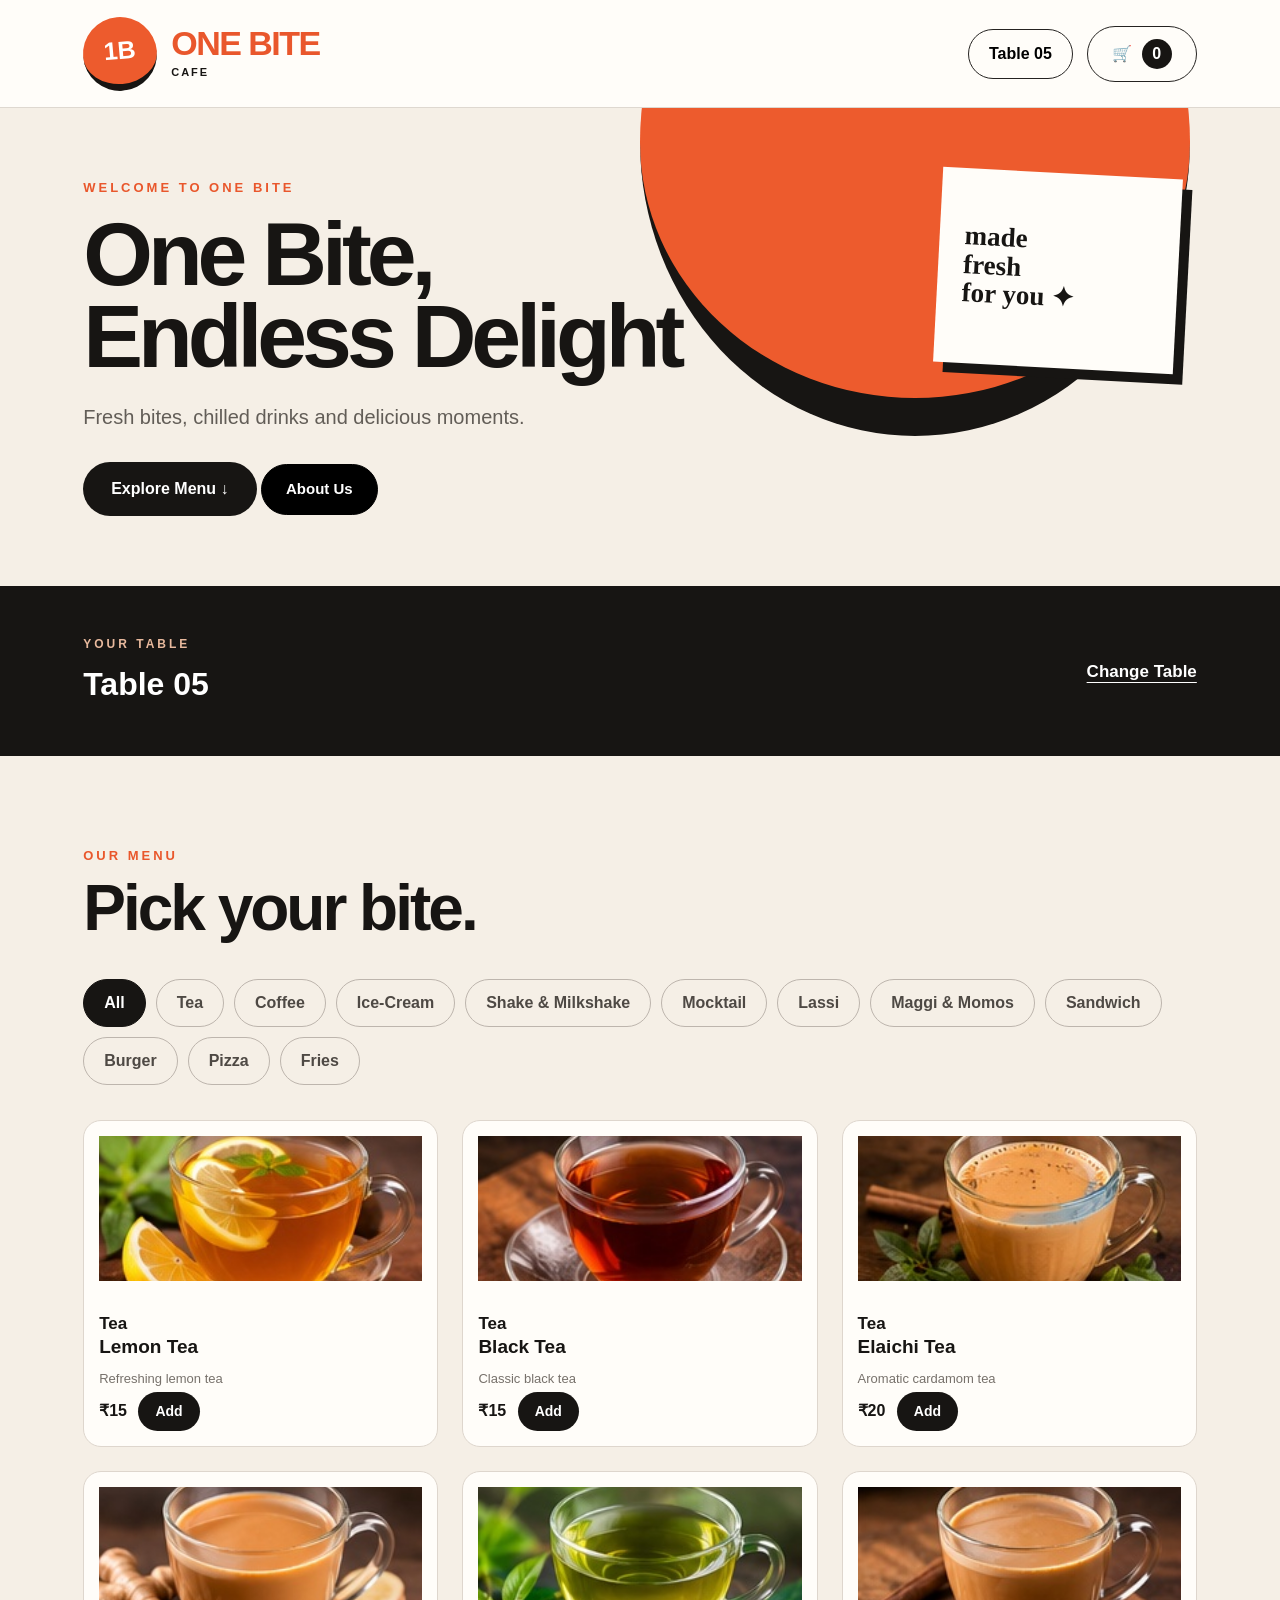
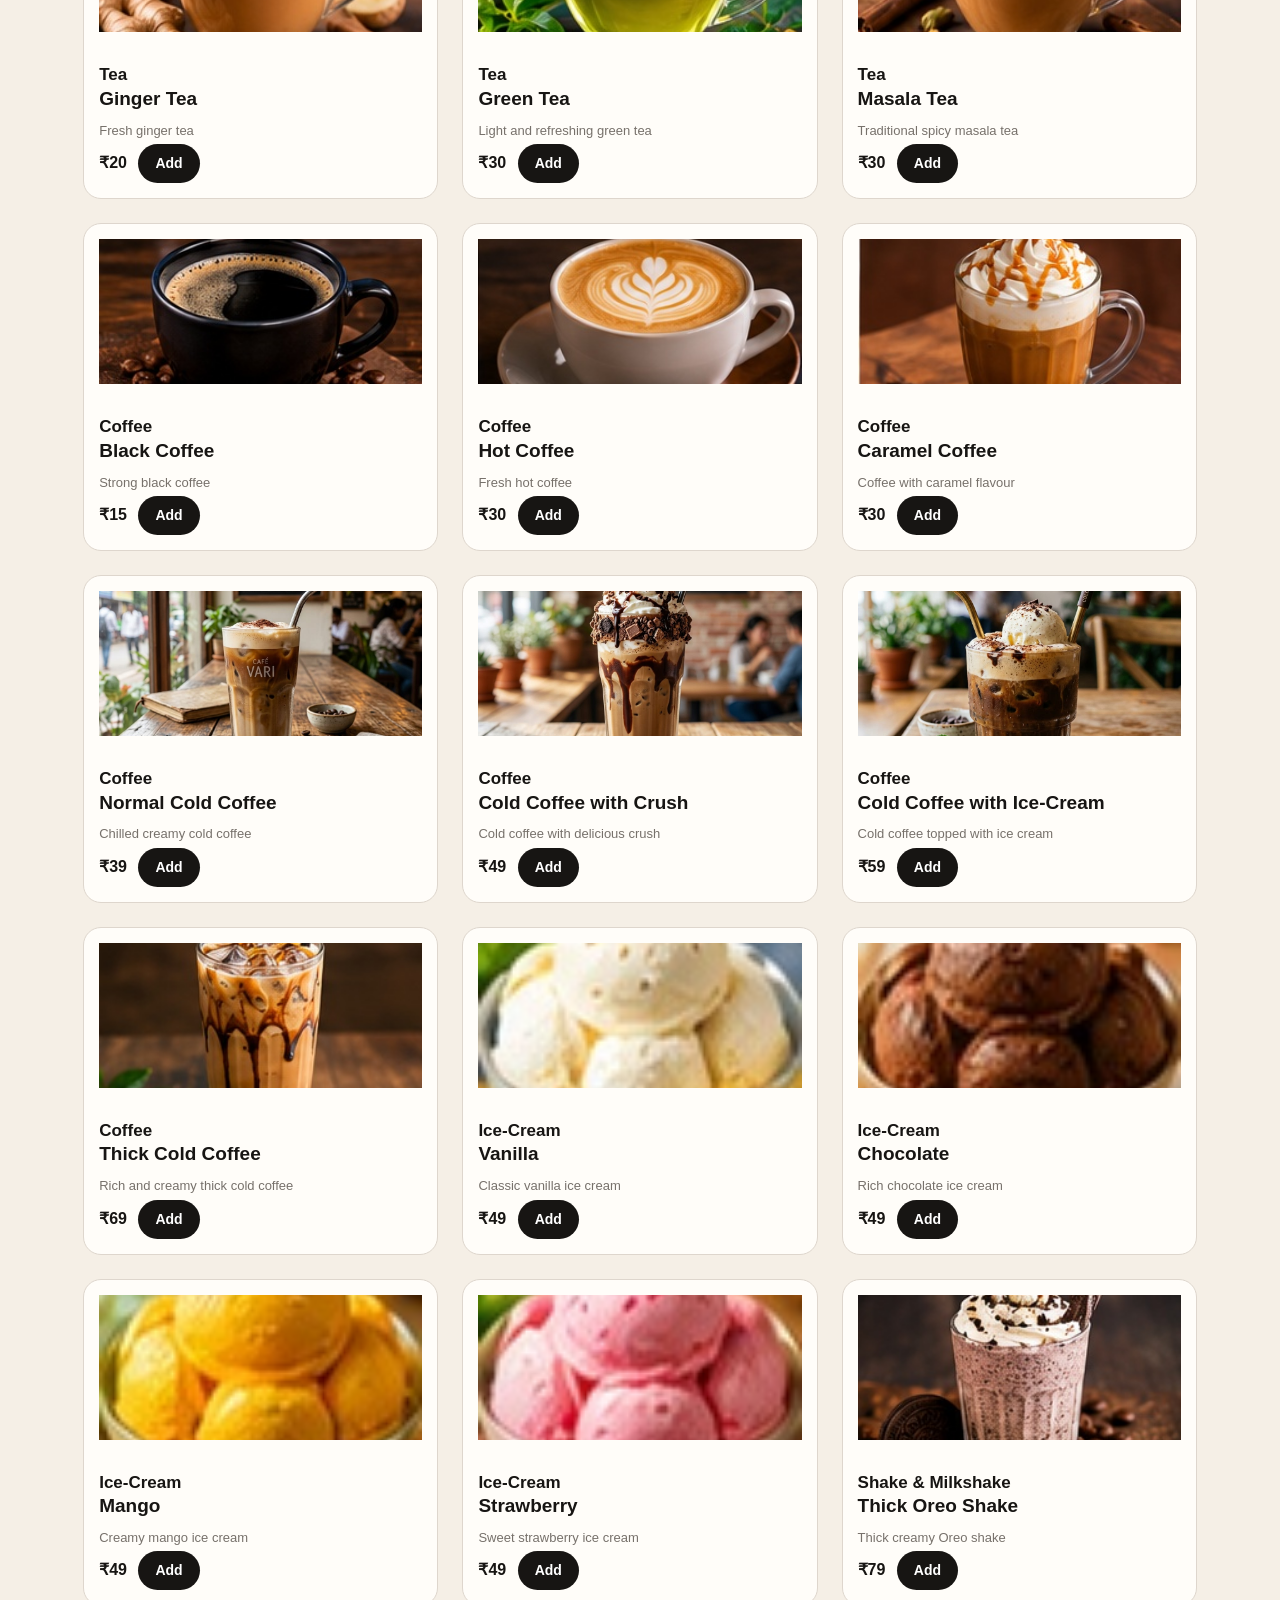
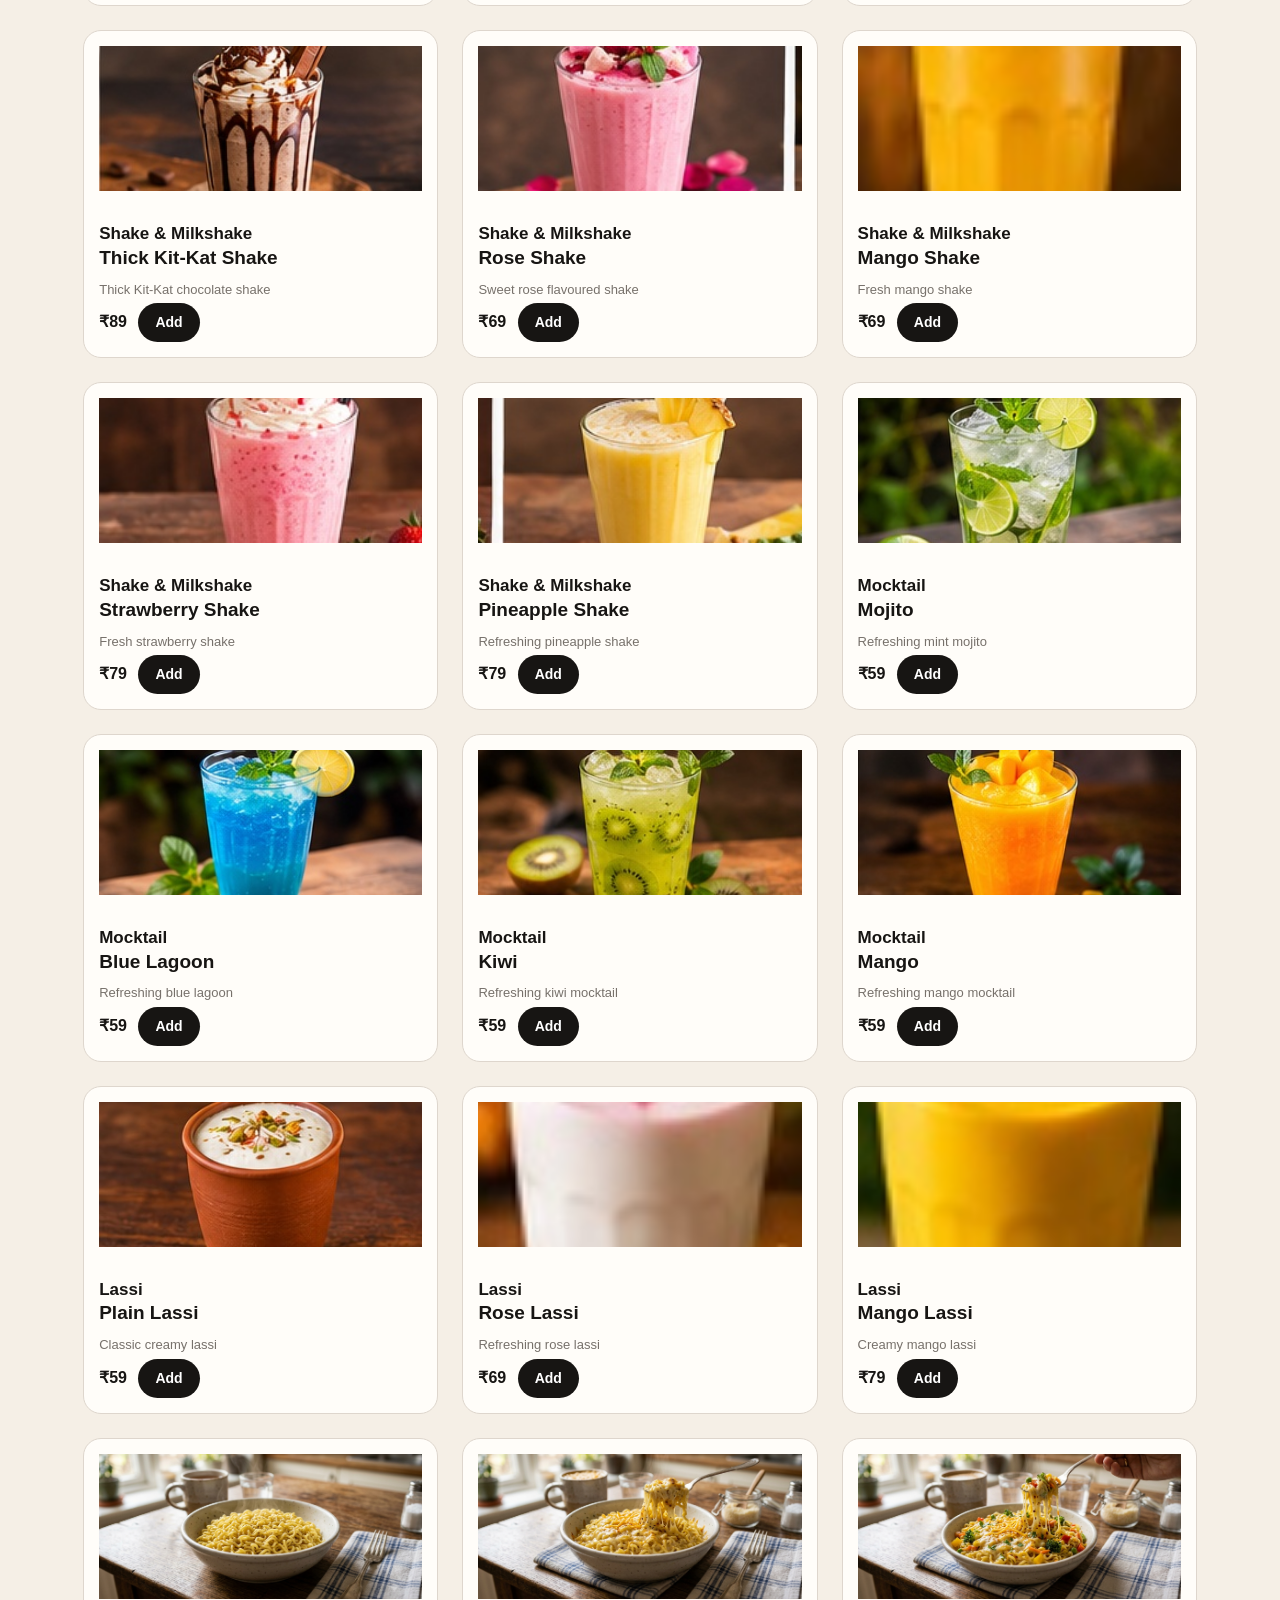
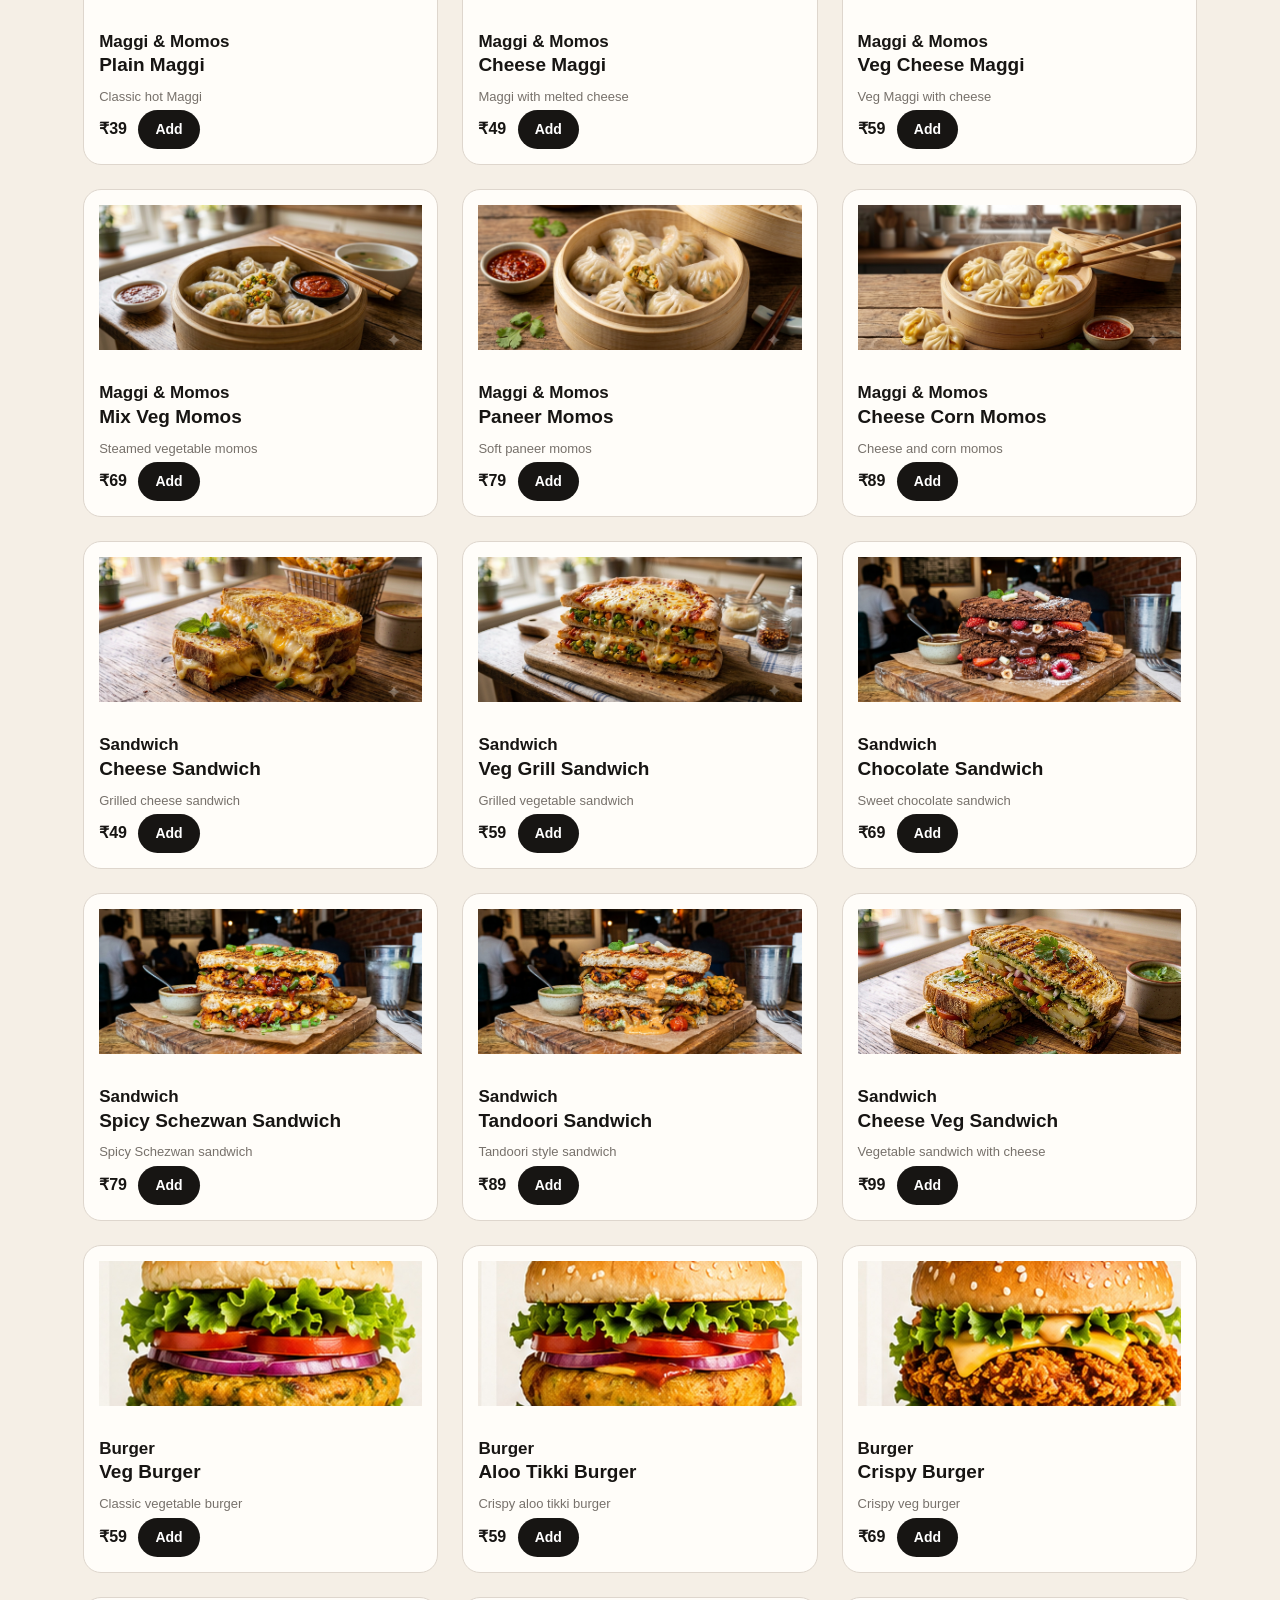
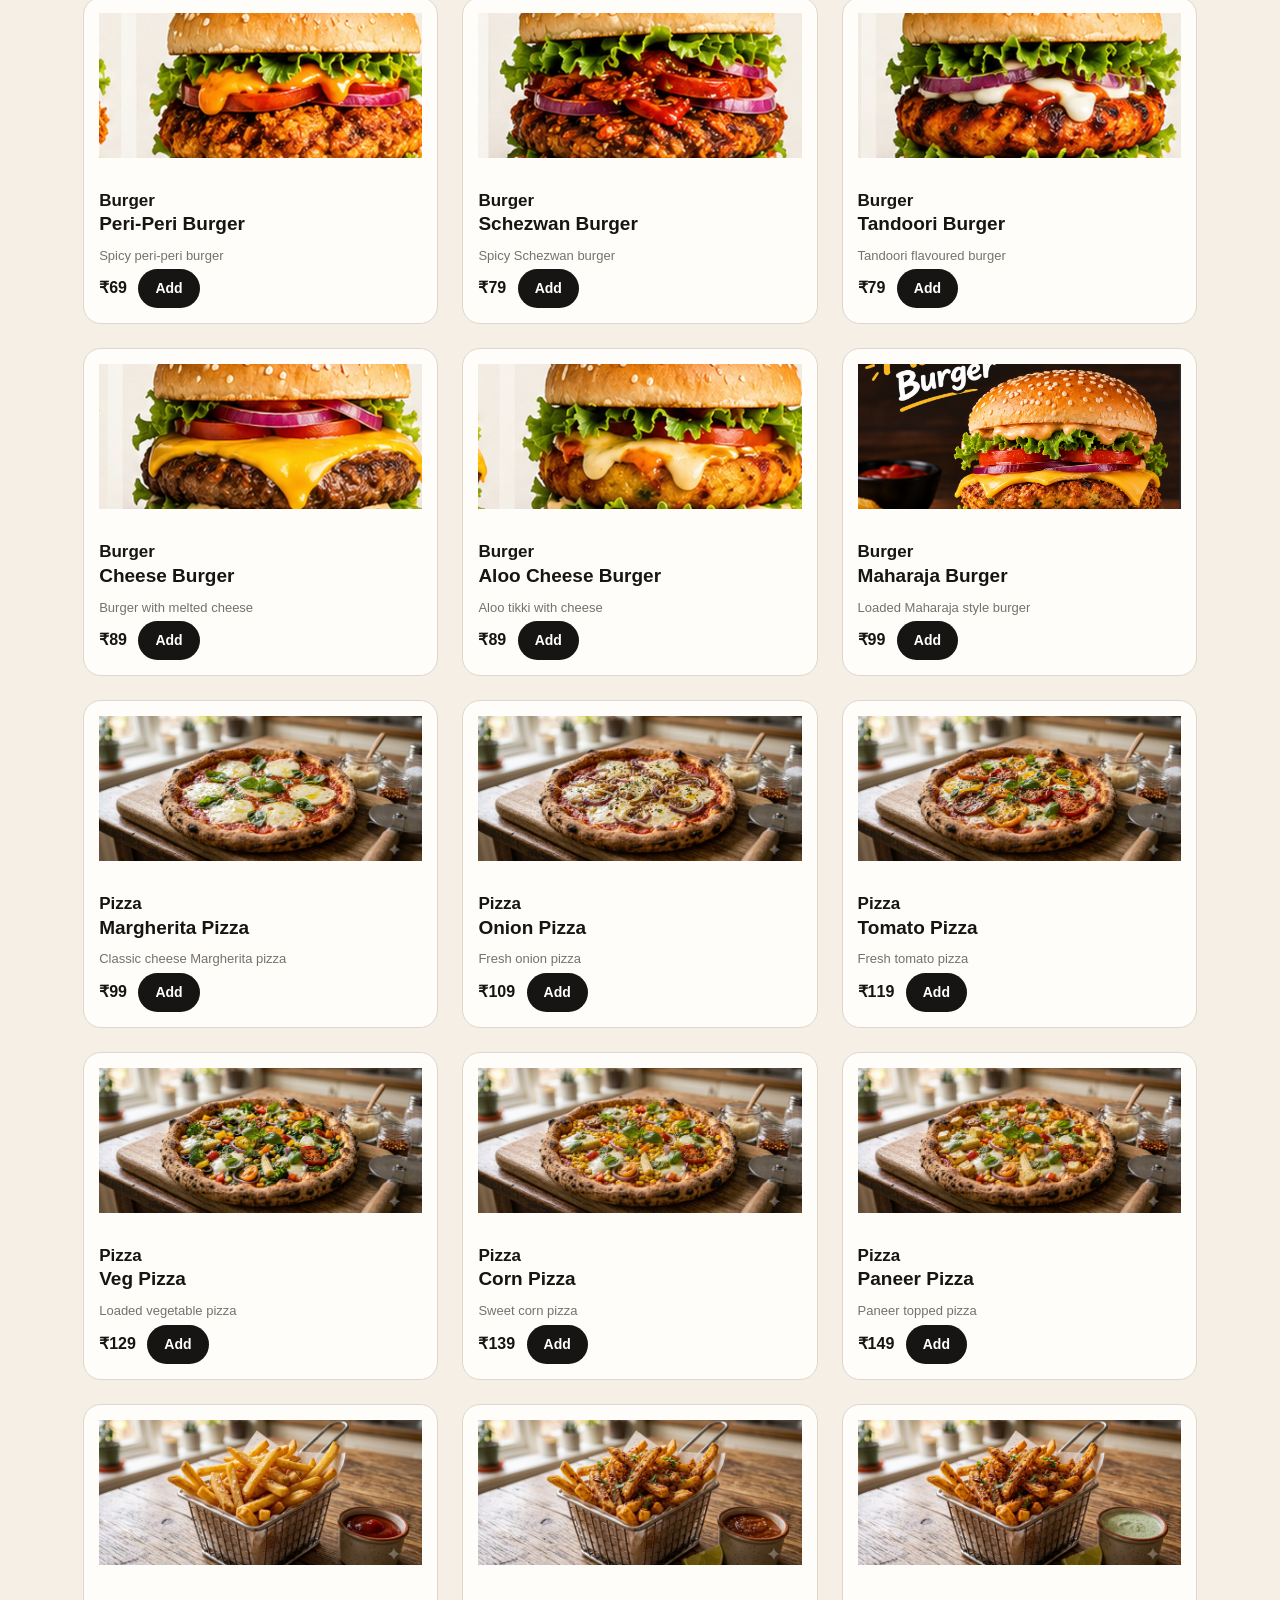
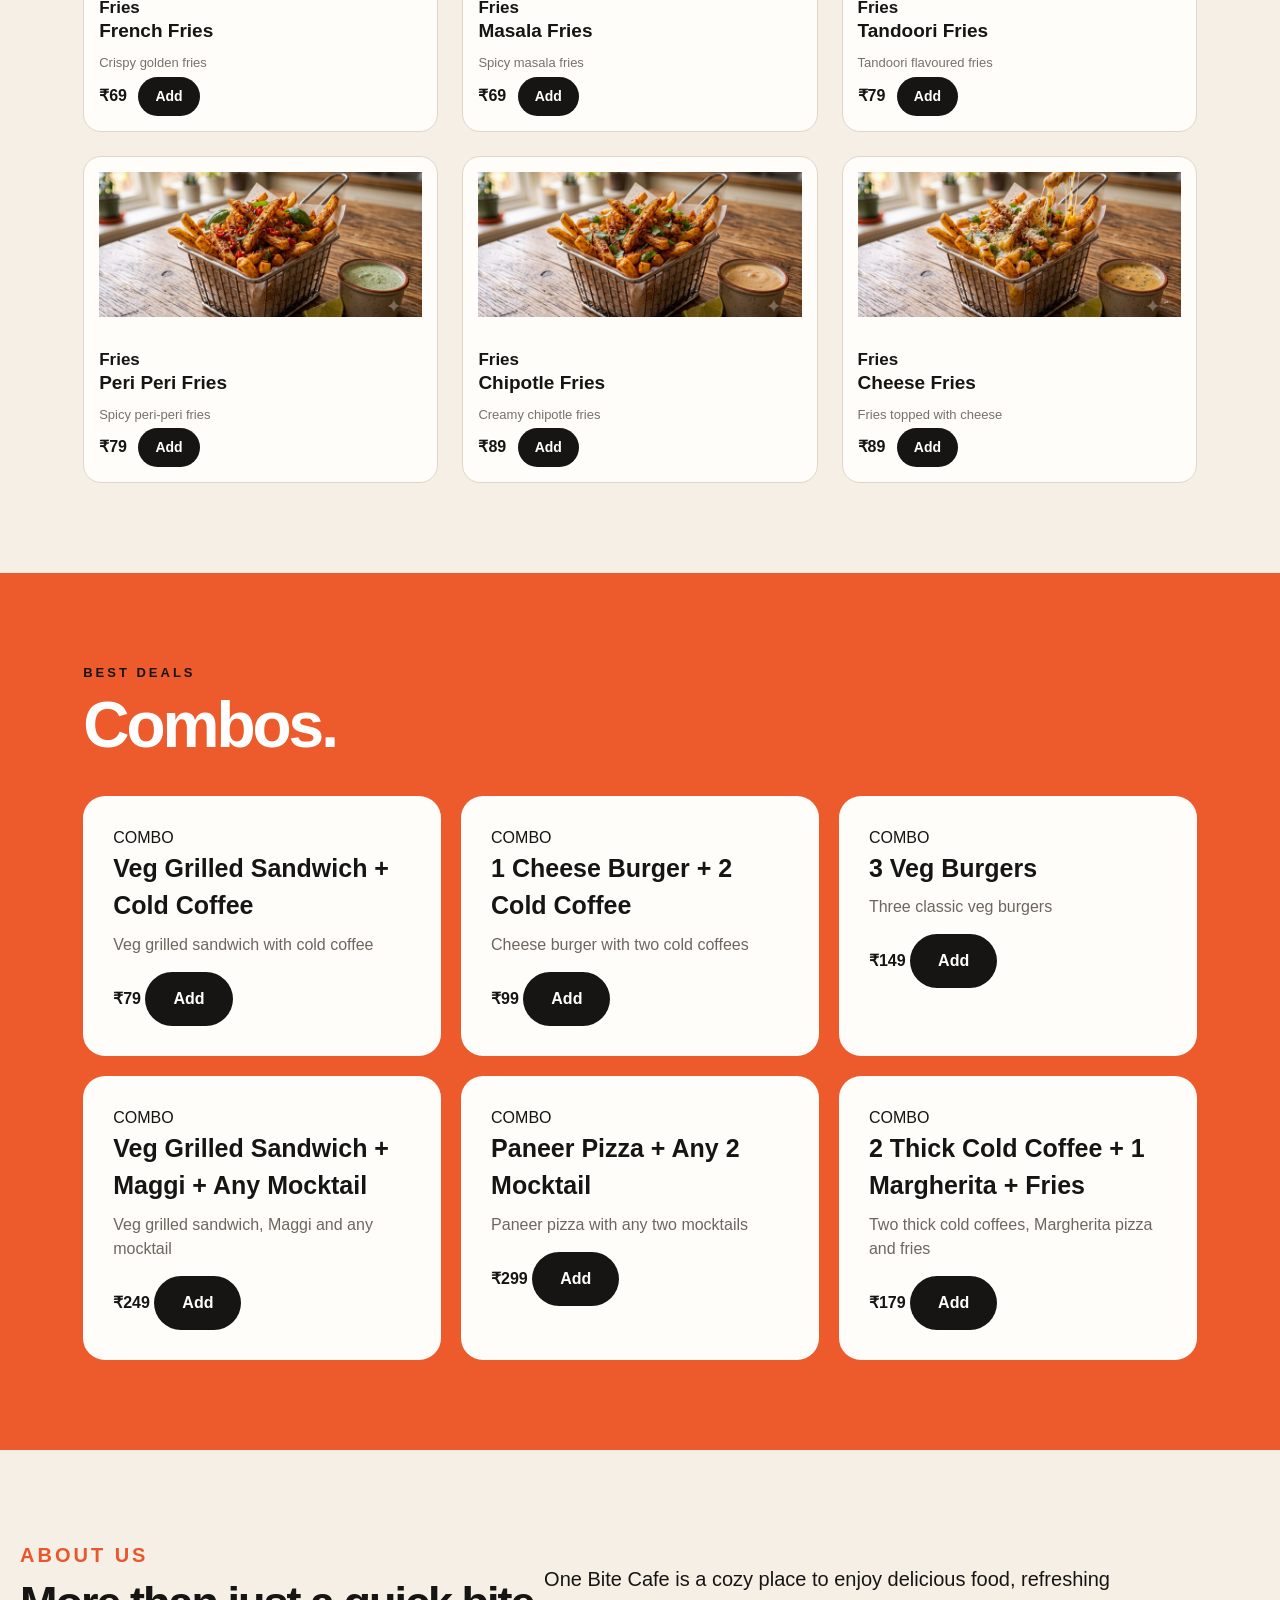
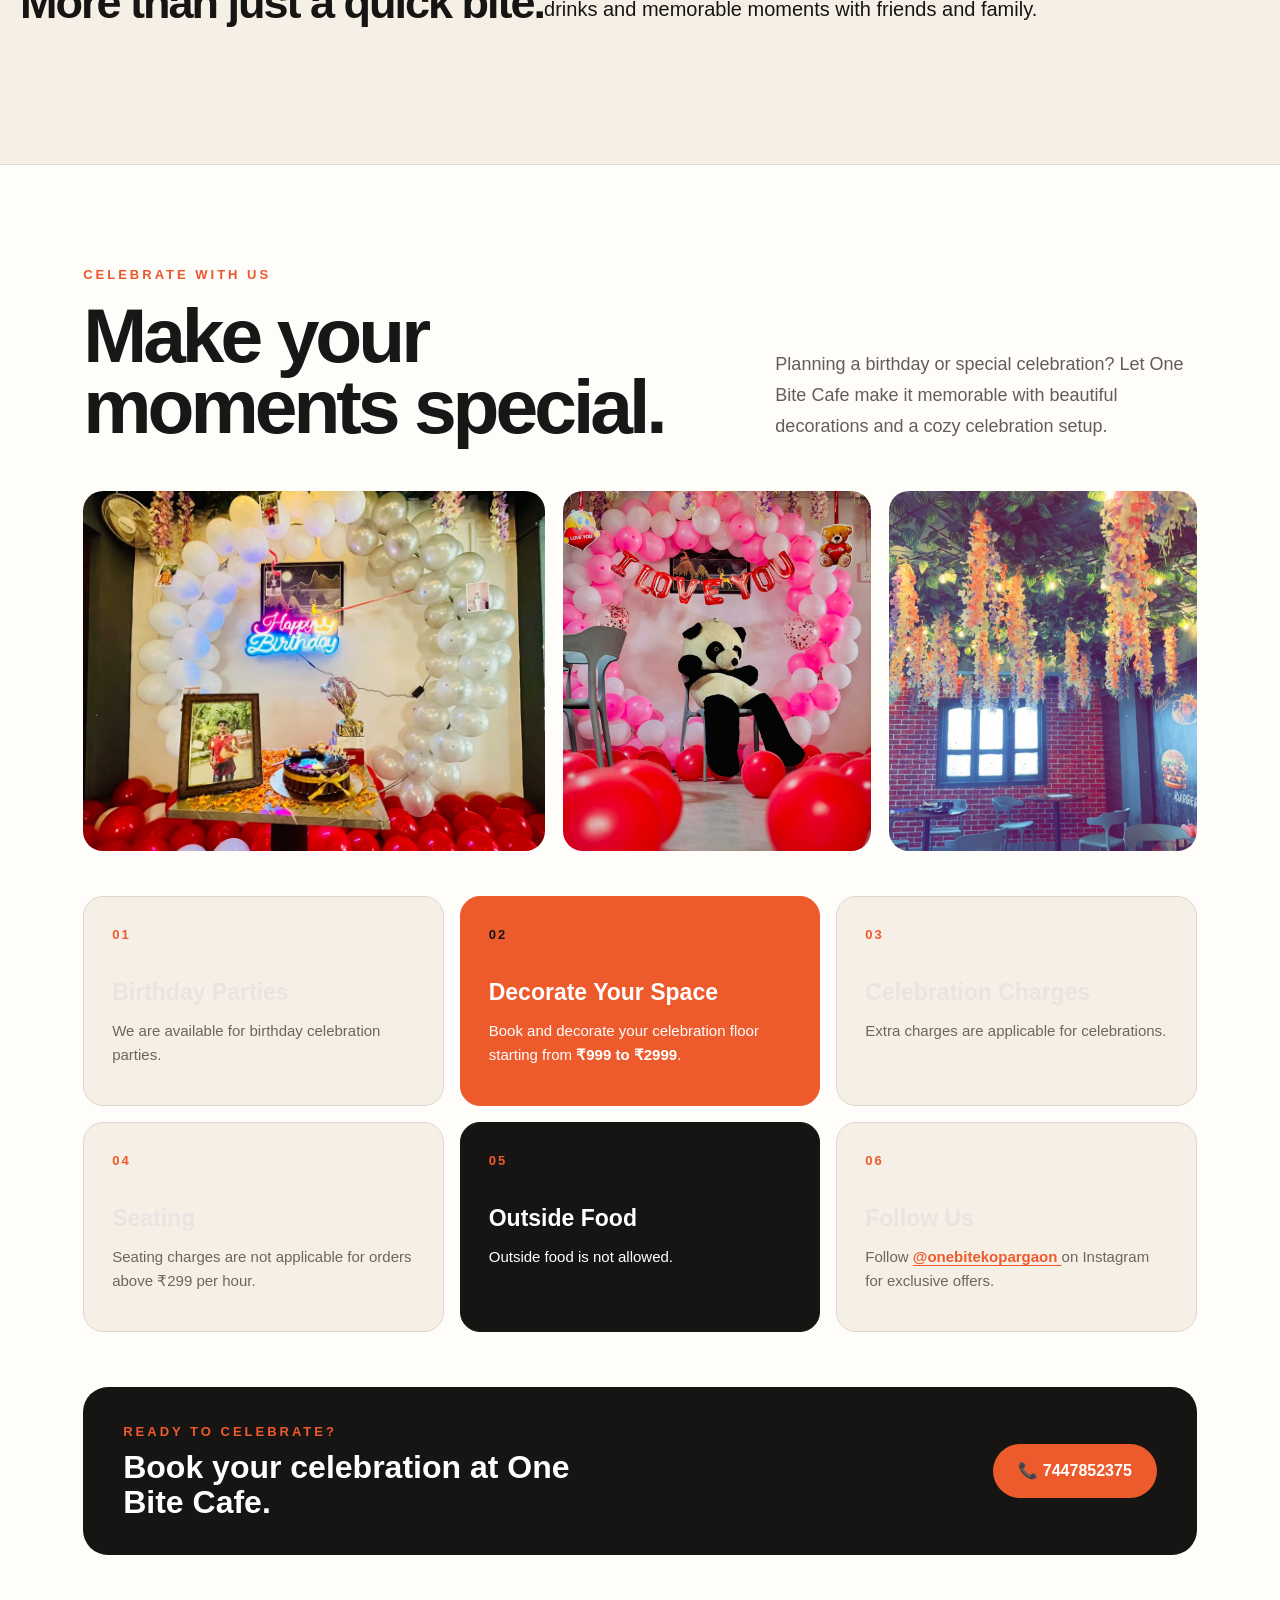
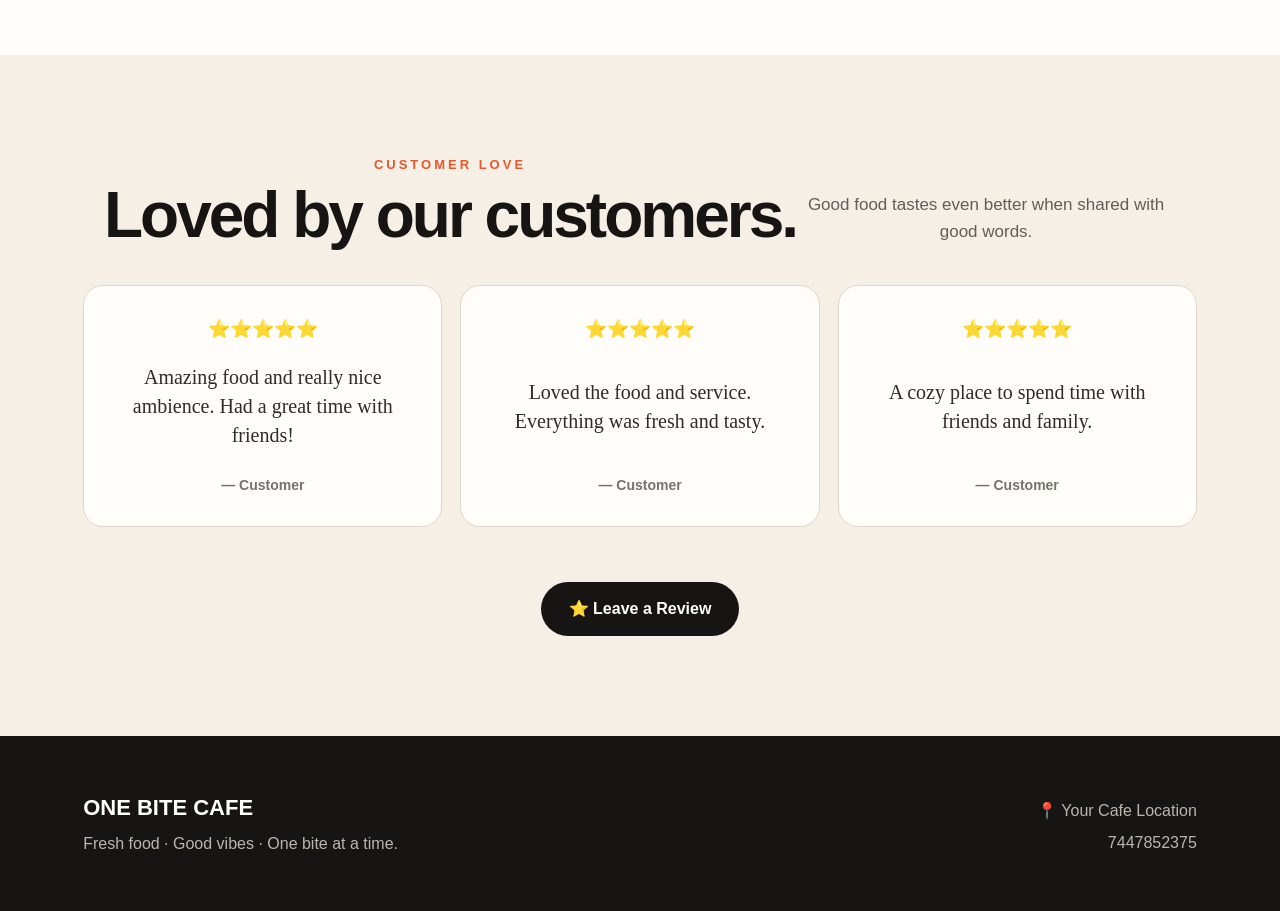
==== netlify-site/index.html @ 9e614be3 "Add Netlify frontend and admin date filters" ====
<!DOCTYPE html>
<html lang="en">

<head>
    <meta charset="UTF-8">

    <meta
        name="viewport"
        content="width=device-width, initial-scale=1.0"
    >

    <title>One Bite Cafe</title>

    <link
        rel="stylesheet"
        href="style.css"
    >
</head>


<body>

<!-- =====================================================
     HEADER
===================================================== -->

<header class="site-header">

    <div class="brand">
        <div class="brand-logo">1B</div>

        <div>
            <strong>ONE BITE</strong>
            <small>CAFE</small>
        </div>
    </div>


    <div class="header-actions">

        <button
            class="table-button"
            onclick="startTableOrder()"
        >
            Table <span id="headerTable">05</span>
        </button>


        <button
            class="cart-button"
            onclick="openCart()"
        >
            🛒
            <span id="cartCount">0</span>
        </button>

    </div>

</header>



<!-- =====================================================
     HERO
===================================================== -->

<section class="hero">

    <div class="hero-content">

        <p class="eyebrow">
            WELCOME TO ONE BITE
        </p>

        <h1>
         One Bite,<br> Endless Delight
        </h1>

        <p class="hero-text">
            Fresh bites, chilled drinks and
            delicious moments.
        </p>
<div class="hero-buttons">

    <button
        class="primary-btn"
        onclick="document.getElementById('menu').scrollIntoView({
            behavior:'smooth'
        })"
    >
        Explore Menu ↓
    </button>

    <button
        class="secondary-btn"
        onclick="document.getElementById('about').scrollIntoView({
            behavior:'smooth'
        })"
    >
        About Us
    </button>

</div>

       
    </div>

</section>



<!-- =====================================================
     TABLE INFORMATION
===================================================== -->

<section class="table-banner">

    <div>

        <small>
            YOUR TABLE
        </small>

        <strong>
            Table <span id="currentTable">05</span>
        </strong>

    </div>


    <button
        onclick="startTableOrder()"
    >
        Change Table
    </button>

</section>



<!-- =====================================================
     MENU
===================================================== -->

<section
    id="menu"
    class="menu-section"
>

    <div class="section-heading">

        <div>

            <p class="eyebrow">
                OUR MENU
            </p>

            <h2>
                Pick your bite.
            </h2>

        </div>

    </div>


    <!-- CATEGORY BUTTONS -->

    <div
        id="categories"
        class="categories"
    ></div>


    <!-- MENU ITEMS -->

    <div
        id="menuGrid"
        class="menu-grid"
    >

        <p class="loading">
            Loading menu...
        </p>

    </div>

</section>



<!-- =====================================================
     COMBOS
===================================================== -->

<section class="combo-section">

    <div class="section-heading">

        <div>

            <p class="eyebrow">
                BEST DEALS
            </p>

                <h2>
                    Combos.
                </h2>

        </div>

    </div>


    <div
        id="comboGrid"
        class="combo-grid"
    ></div>

</section>


<!-- =====================================================
     ABOUT ONE BITE CAFE
===================================================== -->

<section
    id="about"
    class="about-section"
>

    <div class="section-heading">

        <div class="section-heading">
    <div>
        <p class="eyebrow">ABOUT US</p>

          <h2>More than just a quick bite.</h2>
    </div>

    <p class="about-intro">
        One Bite Cafe is a cozy place to enjoy
        delicious food, refreshing drinks and
        memorable moments with friends and family.
    </p>
</div>

</section>

<!-- =====================================================
     BIRTHDAY CELEBRATIONS
===================================================== -->

<section class="celebration-section">

    <div class="celebration-heading">

        <div>
            <p class="eyebrow">CELEBRATE WITH US</p>

            <h2 class="celebration-title">Make your moments special.</h2>
        </div>

        <p class="celebration-intro">
            Planning a birthday or special celebration?
            Let One Bite Cafe make it memorable with
            beautiful decorations and a cozy celebration setup.
        </p>

    </div>


    <!-- PHOTO GALLERY -->

    <div class="celebration-gallery">

        <div class="celebration-photo ">
            <img
                src="imagges/2.jpeg"
                alt="Birthday celebration decoration at One Bite Cafe"
            >
        </div>

        <div class="celebration-photo">
            <img
                src="imagges/3.jpeg"
                alt="Birthday balloon decoration at One Bite Cafe"
            >
        </div>

        <div class="celebration-photo">
            <img
                src="imagges/4.jpeg"
                alt="One Bite Cafe interior decoration"
            >
        </div>

    </div>


    <!-- CELEBRATION INFORMATION -->

    <div class="celebration-info">

        <div class="celebration-card">

            <span class="celebration-number">01</span>

            <h3>
                Birthday Parties
            </h3>

            <p>
                We are available for birthday
                celebration parties.
            </p>

        </div>


        <div class="celebration-card highlight">

            <span class="celebration-number">02</span>

            <h3>
                Decorate Your Space
            </h3>

            <p>
                Book and decorate your celebration
                floor starting from
                <strong>₹999 to ₹2999</strong>.
            </p>

        </div>


        <div class="celebration-card">

            <span class="celebration-number">03</span>

            <h3>
                Celebration Charges
            </h3>

            <p>
                Extra charges are applicable
                for celebrations.
            </p>

        </div>


        <div class="celebration-card">

            <span class="celebration-number">04</span>

            <h3>
                Seating
            </h3>

            <p>
                Seating charges are not applicable
                for orders above ₹299 per hour.
            </p>

        </div>


        <div class="celebration-card warning">

            <span class="celebration-number">05</span>

            <h3>
                Outside Food
            </h3>

            <p>
                Outside food is not allowed.
            </p>

        </div>


        <div class="celebration-card">

            <span class="celebration-number">06</span>

            <h3>
                Follow Us
            </h3>

            <p>
    Follow
    <a
    href="https://www.instagram.com/onebitekopargaon/"
    target="_blank"
    rel="noopener noreferrer"
    class="instagram-link"
>
    @onebitekopargaon
</a>
    on Instagram for exclusive offers.
</p>

        </div>

    </div>


    <!-- BOOKING CTA -->

    <div class="celebration-booking">

        <div>

            <p class="eyebrow">
                READY TO CELEBRATE?
            </p>

            <h3>
                Book your celebration
                at One Bite Cafe.
            </h3>

        </div>


        <a
            href="tel:7447852375"
            class="celebration-call"
        >
            📞 7447852375
        </a>

    </div>

</section>
<!-- =====================================================
     REVIEWS
===================================================== -->

<section class="review-section">

    <div class="section-heading">

        <div>

            <p class="eyebrow">
                CUSTOMER LOVE
            </p>

            <h2>
                Loved by our customers.
            </h2>

        </div>

        <p class="review-intro">
            Good food tastes even better when
            shared with good words.
        </p>

    </div>


    <!-- REVIEWS -->

    <div class="reviews-grid">

        <div class="review-card">

            <div class="review-stars">
                ⭐⭐⭐⭐⭐
            </div>

            <p class="review-text">
                Amazing food and really nice ambience.
                Had a great time with friends!
            </p>

            <strong>
                — Customer
            </strong>

        </div>


        <div class="review-card">

            <div class="review-stars">
                ⭐⭐⭐⭐⭐
            </div>

            <p class="review-text">
                Loved the food and service.
                Everything was fresh and tasty.
            </p>

            <strong>
                — Customer
            </strong>

        </div>


        <div class="review-card">

            <div class="review-stars">
                ⭐⭐⭐⭐⭐
            </div>

            <p class="review-text">
                A cozy place to spend time
                with friends and family.
            </p>

            <strong>
                — Customer
            </strong>

        </div>

    </div>


    <!-- LEAVE REVIEW -->

    <div class="review-action">

        <button
            class="primary-btn"
            onclick="openReview()"
        >
            ⭐ Leave a Review
        </button>

    </div>

</section>


<!-- =====================================================
     FOOTER
===================================================== -->

<footer class="site-footer">

    <div>

        <strong>
            ONE BITE CAFE
        </strong>

        <p>
            Fresh food · Good vibes · One bite at a time.
        </p>

    </div>


    <div class="footer-contact">

        <p>
            📍 Your Cafe Location
        </p>

        <p>
            7447852375
        </p>

    </div>

</footer>



<!-- =====================================================
     CART DRAWER
===================================================== -->

<div
    id="cartDrawer"
    class="overlay hidden"
>

    <div class="cart-panel">

        <div class="modal-head">

            <div>

                <p class="eyebrow">
                    YOUR ORDER
                </p>

                <h2>
                    Your Cart
                </h2>

            </div>


            <button
                class="close-btn"
                onclick="closeCart()"
            >
                ×
            </button>

        </div>


        <div class="cart-table-info">

            Table
            <strong id="cartTable">
                05
            </strong>

        </div>


        <div
            id="cartItems"
            class="cart-items"
        ></div>


        <div class="cart-total-row">

            <span>
                Total
            </span>

            <strong id="cartTotal">
                ₹0
            </strong>

        </div>


        <button
            class="primary-btn full"
            onclick="placeOrder()"
        >
            Place Order
        </button>

    </div>

</div>



<!-- =====================================================
     TABLE MODAL
===================================================== -->

<div
    id="tableModal"
    class="overlay hidden"
>

    <div class="modal">

        <button
            class="close-btn"
            onclick="closeTableModal()"
        >
            ×
        </button>


        <p class="eyebrow">
            TABLE NUMBER
        </p>

        <h2>
            Where are you sitting?
        </h2>


        <input
            id="tableInput"
            type="number"
            min="1"
            max="99"
            placeholder="Enter table number"
        >


        <button
            class="primary-btn full"
            onclick="confirmTable()"
        >
            Continue
        </button>

    </div>

</div>



<!-- =====================================================
     ORDER SUCCESS / TRACKING
===================================================== -->

<div
    id="trackingModal"
    class="overlay hidden"
>

    <div class="modal tracking-modal">

        <button
            class="close-btn"
            onclick="closeTracking()"
        >
            ×
        </button>


        <div class="success-icon">
            ✓
        </div>


        <p class="eyebrow">
            ORDER PLACED
        </p>

        <h2>
            Order <span id="orderNumber">#0</span>
        </h2>


        <p>
            Your order has been sent to the cafe.
        </p>


        <div class="tracking-table">

            Table
            <strong id="trackingTable">
                05
            </strong>

        </div>


        <div class="tracking-steps">

    <div
        id="trackingReceived"
        class="step active"
    >
        <span>✓</span>

        <small>
            Received
        </small>
    </div>


    <div
        id="trackingBeingMade"
        class="step"
    >
        <span>2</span>

        <small>
            Being Made
        </small>
    </div>


    <div
        id="trackingReady"
        class="step"
    >
        <span>3</span>

        <small>
            Ready
        </small>
    </div>


    <div
        id="trackingServed"
        class="step"
    >
        <span>4</span>

        <small>
            Served
        </small>
    </div>

</div>


        <button
            class="primary-btn full"
            onclick="closeTracking()"
        >
            Continue
        </button>

    </div>

</div>



<!-- =====================================================
     REVIEW MODAL
===================================================== -->

<div
    id="reviewModal"
    class="overlay hidden"
>

    <div class="modal">

        <button
            class="close-btn"
            onclick="closeReview()"
        >
            ×
        </button>


        <p class="eyebrow">
            YOUR EXPERIENCE
        </p>

        <h2>
            Leave a Review
        </h2>


        <input
            id="reviewName"
            type="text"
            placeholder="Your name"
        >


        <select id="reviewRating">

            <option value="5">
                ⭐⭐⭐⭐⭐
            </option>

            <option value="4">
                ⭐⭐⭐⭐
            </option>

            <option value="3">
                ⭐⭐⭐
            </option>

            <option value="2">
                ⭐⭐
            </option>

            <option value="1">
                ⭐
            </option>

        </select>


        <textarea
            id="reviewText"
            rows="5"
            placeholder="Tell us about your experience..."
        ></textarea>


        <button
            class="primary-btn full"
            onclick="submitReview()"
        >
            Submit Review
        </button>

    </div>

</div>
<!-- =====================================================
     ORDER SUCCESS MODAL
===================================================== -->

<div
    id="orderSuccessModal"
    class="overlay hidden"
>

    <div class="modal success-box">

        <button
            class="close-btn"
            onclick="closeOrderSuccess()"
        >
            ×
        </button>

        <div class="success-icon">
            ✓
        </div>

        <p class="eyebrow">
            ORDER SUCCESSFUL
        </p>

        <h2>
            Order Placed!
        </h2>

        <p>
            Your order has been received successfully.
        </p>

        <p class="success-order">
            Order
            <strong id="successOrderNumber">
                #0
            </strong>
        </p>

        <button
            type="button"
            class="primary-btn full"
            onclick="continueToTracking()"
        >
            Continue
        </button>

    </div>

</div>



<!-- =====================================================
     TOAST
===================================================== -->

<div
    id="toast"
    class="toast"
></div>



<!-- =====================================================
     QR CODE LIBRARY
===================================================== -->

<script src="https://cdnjs.cloudflare.com/ajax/libs/qrcodejs/1.0.0/qrcode.min.js"></script>

<!-- =====================================================
     MAIN JAVASCRIPT
===================================================== -->

<script src="script.js"></script>


<!-- =====================================================
     TABLE DISPLAY
===================================================== -->

<script>

    function updateTableDisplay() {

        const table =
            localStorage.getItem(
                "oneBiteTable"
            ) || "05";


        const header =
            document.getElementById(
                "headerTable"
            );

        const current =
            document.getElementById(
                "currentTable"
            );

        const cart =
            document.getElementById(
                "cartTable"
            );

        const tracking =
            document.getElementById(
                "trackingTable"
            );


        if (header) {
            header.textContent = table;
        }

        if (current) {
            current.textContent = table;
        }

        if (cart) {
            cart.textContent = table;
        }

        if (tracking) {
            tracking.textContent = table;
        }

    }


    updateTableDisplay();

</script>


</body>

</html>
---- netlify-site/style.css ----
/* =========================================================
   ONE BITE CAFE
   COMPLETE WEBSITE STYLES
   ========================================================= */

* {
    box-sizing: border-box;
    margin: 0;
    padding: 0;
}

html {
    scroll-behavior: smooth;
}

body {
    font-family: Arial, Helvetica, sans-serif;
    background: #f5efe6;
    color: #171513;
    line-height: 1.5;
    overflow-x: hidden;
}

button,
input,
select,
textarea {
    font: inherit;
}

button {
    cursor: pointer;
}

a {
    color: inherit;
    text-decoration: none;
}


/* =========================================================
   HEADER
   ========================================================= */

.site-header {
    height: 108px;
    background: #fffdf9;
    border-bottom: 1px solid #ded8d0;

    display: flex;
    align-items: center;
    justify-content: space-between;

    padding: 0 6.5%;

    position: sticky;
    top: 0;
    z-index: 100;
}


/* BRAND */

.brand {
    display: flex;
    align-items: center;
    gap: 14px;
}

.brand-logo {
    width: 74px;
    height: 74px;

    border-radius: 50%;

    background: #ed5b2d;
    color: white;

    display: flex;
    align-items: center;
    justify-content: center;

    font-size: 25px;
    font-weight: 900;

    border-bottom: 7px solid #171513;

    transform: rotate(-5deg);
}

.brand strong {
    display: block;

    font-size: 34px;
    line-height: 1;

    color: #e9572c;

    letter-spacing: -1.5px;
}

.brand small {
    display: block;

    font-size: 11px;
    font-weight: 800;

    letter-spacing: 2px;

    margin-top: 4px;
}


/* HEADER BUTTONS */

.header-actions {
    display: flex;
    align-items: center;
    gap: 14px;
}

.table-button,
.cart-button {
    border: 1px solid #252321;
    background: transparent;

    border-radius: 40px;

    padding: 12px 20px;

    font-weight: 700;
}

.table-button:hover,
.cart-button:hover {
    background: #171513;
    color: white;
}

.cart-button {
    min-width: 110px;

    display: flex;
    align-items: center;
    justify-content: center;
    gap: 10px;

    font-size: 16px;
}

#cartCount {
    background: #171513;
    color: white;

    width: 30px;
    height: 30px;

    border-radius: 50%;

    display: inline-flex;
    align-items: center;
    justify-content: center;

    font-weight: 800;
}


/* =========================================================
   HERO
   ========================================================= */

.hero {
    min-height: 430px;

    position: relative;
    overflow: hidden;

    background: #f5efe6;

    display: flex;
    align-items: center;

    padding: 70px 6.5%;
}


/* Decorative orange circle */

.hero::after {
    content: "";

    position: absolute;

    width: 550px;
    height: 550px;

    border-radius: 50%;

    background: #ed5b2d;

    right: 7%;
    top: -260px;

    border-bottom: 38px solid #171513;

    z-index: 0;
}


/* Small decorative card */

.hero::before {
    content:"\A made\A fresh\A for you ✦";

    white-space: pre;

    position: absolute;

    right: 8%;
    top: 65px;

    width: 190px;
    min-height: 145px;

    padding: 25px;

    background: #fffdf9;

    font-family: Georgia, serif;

    font-size: 27px;
    font-weight: 700;

    line-height: 1.05;

    transform: rotate(3deg);

    box-shadow: 10px 10px 0 #171513;

    z-index: 2;
}

.hero-content {
    position: relative;
    z-index: 5;

    max-width: 700px;
}

.eyebrow {
    color: #e9572c;

    font-size: 13px;
    font-weight: 800;

    letter-spacing: 3px;

    margin-bottom: 15px;
}

.hero h1 {
    font-size: clamp(55px, 7vw, 92px);

    line-height: 0.92;

    letter-spacing: -5px;

    max-width: 650px;

    margin-bottom: 25px;
}

.hero-text {
    font-size: 20px;

    color: #625d57;

    max-width: 550px;

    margin-bottom: 30px;
}


/* =========================================================
   BUTTONS
   ========================================================= */

.primary-btn {
    border: none;

    background: #171513;
    color: white;

    border-radius: 50px;

    padding: 15px 28px;

    font-weight: 800;

    transition: 0.2s ease;
}

.primary-btn:hover {
    background: #ed5b2d;
    transform: translateY(-2px);
}

.primary-btn.full {
    width: 100%;
}

.hero .primary-btn {
    font-size: 16px;
}


/* =========================================================
   TABLE BANNER
   ========================================================= */

.table-banner {
    background: #171513;
    color: white;

    min-height: 170px;

    padding: 45px 6.5%;

    display: flex;
    align-items: center;
    justify-content: space-between;
}

.table-banner small {
    display: block;

    color: #e8b99d;

    font-size: 12px;
    font-weight: 800;

    letter-spacing: 3px;

    margin-bottom: 7px;
}

.table-banner strong {
    font-size: 32px;
}

.table-banner button {
    background: transparent;
    color: white;

    border: none;

    font-size: 17px;
    font-weight: 800;

    text-decoration: underline;

    text-underline-offset: 5px;
}

.table-banner button:hover {
    color: #ed5b2d;
}


/* =========================================================
   GENERAL SECTIONS
   ========================================================= */

.menu-section,
.combo-section,
.review-section {
    padding: 90px 6.5%;
}

.section-heading {
    display: flex;
    justify-content: space-between;
    align-items: end;

    margin-bottom: 40px;
}

.section-heading h2 {
    font-size: clamp(42px, 5vw, 65px);

    line-height: 0.95;

    letter-spacing: -3px;
}

.section-heading .eyebrow {
    margin-bottom: 12px;
}


/* =========================================================
   CATEGORY BUTTONS
   ========================================================= */

.categories {
    display: flex;
    gap: 10px;

    flex-wrap: wrap;

    margin-bottom: 35px;
}

.categories button,
.category-btn {
    border: 1px solid #bdb5ad;

    background: transparent;

    padding: 11px 20px;

    border-radius: 30px;

    font-weight: 700;

    color: #4e4944;
}

.categories button:hover,
.categories button.active,
.category-btn:hover,
.category-btn.active {
    background: #171513;
    color: white;

    border-color: #171513;
}


/* =========================================================
   MENU GRID
   ========================================================= */

.menu-grid {
    display: grid;
    grid-template-columns: repeat(3, minmax(0, 1fr));
    gap: 18px;
    align-items: start;
}

.menu-card {
    max-width: 100%;
    border-radius: 16px;
}

.menu-card {
    background: #fffdf9;

    border: 1px solid #ddd5cb;

    border-radius: 20px;

    overflow: hidden;

    transition: 0.25s ease;
}

.menu-card:hover {
    transform: translateY(-5px);

    box-shadow:
        0 15px 35px rgba(0, 0, 0, 0.08);
}

.menu-card img {
    width: 50%;
    height: 50px;
    object-fit: cover;
    display: block;
}

.menu-card-content,
.menu-info {
    padding: 16px;
}

.menu-card h3,
.menu-info h3 {
    font-size: 19px;
    margin-bottom: 5px;
}

.menu-card p,
.menu-info p {
    font-size: 14px;
    margin-bottom: 10px;
}

.menu-card h3,
.menu-info h3 {
    font-size: 22px;

    margin-bottom: 6px;
}

.menu-card p,
.menu-info p {
    color: #77716b;

    margin-bottom: 15px;
}

.menu-card .price,
.menu-info .price {
    font-size: 20px;

    font-weight: 900;

    color: #171513;
}

.menu-card button,
.menu-info button {
    padding: 8px 15px;
    font-size: 14px;
}

.menu-card button:hover,
.menu-info button:hover {
    background: #ed5b2d;
}

.loading {
    color: #77716b;
    font-size: 18px;
}


/* =========================================================
   COMBOS
   ========================================================= */

.combo-section {
    background: #ed5b2d;
    color: white;
}

.combo-section .eyebrow {
    color: #171513;
}

.combo-grid {
    display: grid;

    grid-template-columns:
        repeat(3, minmax(0, 1fr));

    gap: 20px;
}

.combo-card {
    background: #fffdf9;
    color: #171513;

    border-radius: 22px;

    padding: 28px;

    border: 2px solid transparent;

    transition: 0.2s ease;
}

.combo-card:hover {
    border-color: #171513;
    transform: translateY(-4px);
}

.combo-card h3 {
    font-size: 25px;

    margin-bottom: 8px;
}

.combo-card p {
    color: #6c6660;

    margin-bottom: 15px;
}

.combo-card .price {
    font-size: 23px;
    font-weight: 900;
}


/* =========================================================
   REVIEWS
   ========================================================= */

.review-section {
    background: #f5efe6;

    text-align: center;
}

.review-section .section-heading {
    justify-content: center;
}

.review-section .eyebrow {
    margin-bottom: 10px;
}

.review-section .primary-btn {
    margin-top: 10px;
}


/* =========================================================
   FOOTER
   ========================================================= */

.site-footer {
    background: #171513;

    color: white;

    padding: 55px 6.5%;

    display: flex;
    justify-content: space-between;

    gap: 40px;
}

.site-footer strong {
    font-size: 22px;
}

.site-footer p {
    color: #bcb5ae;

    margin-top: 8px;
}

.footer-contact {
    text-align: right;
}


/* =========================================================
   OVERLAY / MODALS
   ========================================================= */

.overlay {
    position: fixed;

    inset: 0;

    background: rgba(0, 0, 0, 0.58);

    display: flex;
    align-items: center;
    justify-content: center;

    padding: 20px;

    z-index: 1000;
}

.overlay.hidden {
    display: none;
}
.hidden {
    display: none !important;
}


/* =========================================================
   CART
   ========================================================= */

.cart-panel {
    width: min(550px, 100%);

    max-height: 90vh;

    overflow-y: auto;

    background: #fffdf9;

    border-radius: 25px;

    padding: 30px;

    box-shadow:
        0 25px 70px rgba(0, 0, 0, 0.3);
}

.modal-head {
    display: flex;
    align-items: flex-start;
    justify-content: space-between;

    margin-bottom: 25px;
}

.modal-head h2 {
    font-size: 35px;

    line-height: 1;
}

.close-btn {
    width: 40px;
    height: 40px;

    border: none;

    background: #eee8e0;

    border-radius: 50%;

    font-size: 25px;

    line-height: 1;
}

.close-btn:hover {
    background: #171513;
    color: white;
}

.cart-table-info,
.tracking-table {
    background: #f5efe6;

    border-radius: 12px;

    padding: 13px 16px;

    margin-bottom: 20px;
}



.cart-total-row {
    display: flex;
    justify-content: space-between;

    padding: 20px 0;

    border-top: 1px solid #ddd5cb;

    margin-bottom: 15px;

    font-size: 20px;
}


/* =========================================================
   GENERAL MODAL
   ========================================================= */

.modal {
    width: min(500px, 100%);

    max-height: 90vh;

    overflow-y: auto;

    background: #fffdf9;

    border-radius: 25px;

    padding: 35px;

    position: relative;

    box-shadow:
        0 25px 70px rgba(0, 0, 0, 0.3);
}

.modal > .close-btn {
    position: absolute;

    right: 20px;
    top: 20px;
}

.modal h2 {
    font-size: 35px;

    line-height: 1;

    margin-bottom: 25px;
}

.modal input,
.modal select,
.modal textarea {
    width: 100%;

    border: 1px solid #cfc7be;

    background: white;

    border-radius: 12px;

    padding: 14px 16px;

    margin-bottom: 15px;

    outline: none;
}

.modal input:focus,
.modal select:focus,
.modal textarea:focus {
    border-color: #ed5b2d;
}


/* =========================================================
   TRACKING
   ========================================================= */

.tracking-modal {
    text-align: center;
}

.success-icon {
    width: 65px;
    height: 65px;

    border-radius: 50%;

    background: #4d8c67;
    color: white;

    margin: 0 auto 20px;

    display: flex;
    align-items: center;
    justify-content: center;

    font-size: 32px;
    font-weight: 900;
}

.tracking-modal h2 {
    margin-bottom: 10px;
}

.tracking-steps {
    display: grid;

    grid-template-columns:
        repeat(4, 1fr);

    gap: 10px;

    margin: 25px 0;
}

.step {
    display: flex;

    flex-direction: column;

    align-items: center;

    gap: 7px;
}

.step span {
    width: 40px;
    height: 40px;

    border-radius: 50%;

    background: #e8e1d9;

    display: flex;
    align-items: center;
    justify-content: center;

    font-weight: 800;
}

.step.active span {
    background: #ed5b2d;
    color: white;
}

.step small {
    font-size: 11px;

    color: #77716b;
}


/* =========================================================
   TOAST
   ========================================================= */

.toast {
    position: fixed;

    left: 50%;
    bottom: 30px;

    transform: translateX(-50%) translateY(100px);

    background: #171513;
    color: white;

    padding: 13px 22px;

    border-radius: 30px;

    z-index: 2000;

    opacity: 0;

    transition: 0.3s ease;

    pointer-events: none;
}

.toast.show {
    opacity: 1;

    transform:
        translateX(-50%)
        translateY(0);
}


/* =========================================================
   TABLE / MOBILE
   ========================================================= */

@media (max-width: 900px) {

    .site-header {
        padding: 0 4%;
    }

    .hero {
        padding: 60px 5%;
    }

    .hero::after {
        right: -250px;
    }

    .hero::before {
        right: 5%;
        transform: scale(0.8) rotate(3deg);
    }

    .menu-section,
    .combo-section,
    .review-section {
        padding: 70px 5%;
    }

    .menu-grid,
    .combo-grid {
        grid-template-columns: repeat(2, minmax(0, 1fr));
    }
}


/* =========================================================
   MOBILE
   ========================================================= */

@media (max-width: 600px) {

    .site-header {
        height: auto;

        min-height: 82px;

        padding: 12px 18px;

        gap: 10px;
    }

    .brand {
        gap: 8px;
    }

    .brand-logo {
        width: 52px;
        height: 52px;

        font-size: 18px;

        border-bottom-width: 5px;
    }

    .brand strong {
        font-size: 23px;
    }

    .brand small {
        font-size: 8px;
    }

    .header-actions {
        gap: 6px;
    }

    .table-button {
        display: none;
    }

    .cart-button {
        min-width: auto;

        padding: 8px 12px;
    }


    /* HERO */

    .hero {
        min-height: 540px;

        padding:
            55px
            22px
            40px;

        align-items: flex-start;
    }

    .hero::after {
        width: 400px;
        height: 400px;

        right: -240px;
        top: 260px;

        border-bottom-width: 25px;
    }

    .hero::before {
        right: 20px;
        top: 300px;

        width: 130px;

        min-height: 100px;

        padding: 18px;

        font-size: 19px;
    }

    .hero h1 {
        font-size: 58px;

        letter-spacing: -3px;
    }

    .hero-text {
        font-size: 17px;
    }


    /* TABLE */

    .table-banner {
        padding: 30px 22px;

        min-height: 135px;
    }

    .table-banner strong {
        font-size: 25px;
    }


    /* SECTIONS */

    .menu-section,
    .combo-section,
    .review-section {
        padding: 60px 20px;
    }

    .section-heading  h2 {
        font-size: 45px;

        letter-spacing: -2px;
    }


    /* MENU */

    .menu-grid,
    .combo-grid {
        grid-template-columns: 1fr;
    }

    .menu-card img {
        height: 210px;
    }


    /* FOOTER */

    .site-footer {
        padding: 45px 22px;

        flex-direction: column;
    }

    .footer-contact {
        text-align: left;
    }


    /* MODALS */

    .cart-panel,
    .modal {
        padding: 25px;

        border-radius: 20px;
    }

    .modal h2,
    .modal-head h2 {
        font-size: 30px;
    }

    .tracking-steps {
        gap: 5px;
    }

    .step span {
        width: 35px;
        height: 35px;
    }

    .step small {
        font-size: 9px;
    }
}


/* =========================================================
   VERY SMALL PHONES
   ========================================================= */

@media (max-width: 380px) {

    .hero h1 {
        font-size: 48px;
    }

    .brand strong {
        font-size: 20px;
    }

    .cart-button {
        font-size: 13px;
    }

    .section-heading h2  {
        font-size: 39px;
    }
}

/* =========================================================
   FINAL MENU FIX
   Works with the menu generated by script.js
   ========================================================= */

#menuGrid {
    display: grid !important;
    grid-template-columns: repeat(3, minmax(0, 1fr)) !important;
    gap: 24px !important;
    align-items: start !important;
}

/* MENU ITEM CARD */
#menuGrid > div {
    background: #fffdf9;
    border: 1px solid #ded6cd;
    border-radius: 18px;
    overflow: hidden;
    padding: 0;
    transition: 0.25s ease;
}

#menuGrid > div:hover {
    transform: translateY(-4px);
    box-shadow: 0 12px 30px rgba(0, 0, 0, 0.10);
}

/* FOOD IMAGE */
#menuGrid img {
    width: 100% !important;
    height: 145px !important;
    max-height: 145px !important;
    object-fit: cover !important;
    display: block !important;
}

/* MENU TEXT AREA */
#menuGrid > div > div {
    padding: 15px !important;
}

/* CATEGORY */
#menuGrid p {
    color: #77716b;
    font-size: 13px;
    margin: 0 0 4px;
}

/* FOOD NAME */
#menuGrid h3 {
    font-size: 19px;
    line-height: 1.2;
    margin: 0 0 10px;
}

/* PRICE */
#menuGrid span {
    font-weight: 800;
    font-size: 17px;
}

/* ADD BUTTON */
#menuGrid button {
    background: #171513 !important;
    color: #ffffff !important;

    border: none !important;

    border-radius: 30px !important;

    padding: 9px 17px !important;

    font-size: 14px !important;
    font-weight: 800 !important;

    cursor: pointer;

    margin-left: 7px;

    transition: 0.2s ease;
}

#menuGrid button:hover {
    background: #ed5b2d !important;
    color: #ffffff !important;
    transform: translateY(-1px);
}


/* =========================================================
   MOBILE
   ========================================================= */

@media (max-width: 700px) {

    #menuGrid {
        grid-template-columns: repeat(2, minmax(0, 1fr)) !important;
        gap: 14px !important;
    }

    #menuGrid img {
        height: 120px !important;
        max-height: 120px !important;
    }

    #menuGrid h3 {
        font-size: 16px;
    }

    #menuGrid button {
        padding: 8px 13px !important;
        font-size: 13px !important;
    }
}


@media (max-width: 450px) {

    #menuGrid {
        grid-template-columns: 1fr !important;
    }

    #menuGrid img {
        height: 160px !important;
        max-height: 160px !important;
    }
}
/* =========================================================
   CELEBRATIONS
   ========================================================= */

.celebration-section {
    background: #171513;
    color: rgb(235, 226, 226);
    padding: 100px 6.5%;
}

.celebration-content {
    max-width: 1250px;
    margin: 0 auto;

    display: grid;
    grid-template-columns: 1fr 0.8fr;
    gap: 70px;

    align-items: center;
}

.celebration-text .eyebrow {
    color: #ed5b2d;
    margin-bottom: 15px;
}

.celebration-text h2 {
    font-size: clamp(45px, 5vw, 70px);
    line-height: 0.95;
    letter-spacing: -3px;
    margin-bottom: 25px;
}

.celebration-description {
    color: #c8c1ba;
    font-size: 18px;
    max-width: 560px;
    margin-bottom: 35px;
}

.celebration-info {
    display: flex;
    flex-direction: column;
    gap: 18px;
    margin-bottom: 35px;
}

.celebration-item {
    display: flex;
    align-items: flex-start;
    gap: 15px;
}

.-item > span {
    width: 42px;
    height: 42px;

    background: #ed5b2d;
    color: white;

    border-radius: 50%;

    display: flex;
    align-items: center;
    justify-content: center;

    flex-shrink: 0;
}

.celebration-item strong {
    display: block;
    font-size: 17px;
    margin-bottom: 3px;
}

.celebration-item p {
    color: #aaa39c;
    font-size: 14px;
}

.celebration-buttons {
    display: flex;
    align-items: center;
    gap: 18px;
    flex-wrap: wrap;
}

.celebration-buttons .primary-btn {
    display: inline-flex;
    align-items: center;
    justify-content: center;
}

.celebration-instagram {
    color: white;
    font-weight: 700;

    border-bottom: 1px solid #ed5b2d;

    padding-bottom: 4px;
}

.celebration-instagram:hover {
    color: #ed5b2d;
}


/* POSTER */

.celebration-poster {
    background: white;
    padding: 10px;

    transform: rotate(2deg);

    box-shadow:
        12px 12px 0 #ed5b2d;

    max-width: 500px;
    margin-left: auto;
}

.celebration-poster img {
    width: 100%;
    height: auto;
    display: block;
}


/* IMPORTANT NOTES */

.celebration-notes {
    max-width: 1250px;
    margin: 75px auto 0;

    border-top: 1px solid #514b46;

    padding-top: 25px;

    display: grid;
    grid-template-columns: 1fr 1fr 1fr 1fr;

    gap: 25px;

    color: #aaa39c;

    font-size: 13px;
}

.celebration-notes strong {
    color: white;
    font-size: 15px;
}


/* TABLET */

@media (max-width: 900px) {

    .celebration-content {
        grid-template-columns: 1fr;
        gap: 50px;
    }

    .celebration-poster {
        margin: 0 auto;
        max-width: 550px;
    }

    .celebration-notes {
        grid-template-columns: 1fr 1fr;
    }
}


/* MOBILE */

@media (max-width: 600px) {

    .celebration-section {
        padding: 65px 20px;
    }

    .celebration-text h2 {
        font-size: 46px;
        letter-spacing: -2px;
    }

    .celebration-description {
        font-size: 16px;
    }

    .celebration-poster {
        transform: rotate(0);
        box-shadow: 7px 7px 0 #ed5b2d;
    }

    .celebration-buttons {
        flex-direction: column;
        align-items: stretch;
    }

    .celebration-buttons .primary-btn {
        width: 100%;
    }

    .celebration-instagram {
        text-align: center;
    }

    .celebration-notes {
        grid-template-columns: 1fr;
        gap: 18px;
    }
}
/* =========================================================
   BIRTHDAY CELEBRATIONS
========================================================= */

.celebration-section {
    background: #fffdf9;
    padding: 100px 6.5%;
    border-top: 1px solid #ded8d0;
}


/* HEADING */

.celebration-heading {
    display: grid;
    grid-template-columns: 1.2fr 0.8fr;
    gap: 60px;
    align-items: end;
    margin-bottom: 50px;
}

.celebration-heading h2 {
    font-size: clamp(48px, 6vw, 78px);
    line-height: 0.92;
    letter-spacing: -4px;
}

.celebration-intro {
    color: #625d57;
    font-size: 18px;
    line-height: 1.7;
    max-width: 450px;
}


/* PHOTO GALLERY */

.celebration-gallery {
    display: grid;

    grid-template-columns:
        1.5fr 1fr 1fr;

    gap: 18px;

    margin-bottom: 45px;
}

.celebration-photo {
    height: 360px;

    overflow: hidden;

    border-radius: 20px;

    background: #eee;
}

.celebration-photo.large {
    height: 420px;
}

.celebration-photo img {
    width: 100%;
    height: 100%;

    object-fit: cover;

    display: block;

    transition: transform 0.4s ease;
}

.celebration-photo:hover img {
    transform: scale(1.04);
}


/* INFORMATION CARDS */

.celebration-info {
    display: grid;

    grid-template-columns:
        repeat(3, minmax(0, 1fr));

    gap: 16px;

    margin-top: 20px;
}

.celebration-card {
    background: #f5efe6;

    border-radius: 20px;

    padding: 28px;

    min-height: 210px;

    border: 1px solid #ded6cd;

    transition: 0.25s ease;
}

.celebration-card:hover {
    transform: translateY(-4px);

    box-shadow:
        0 12px 30px rgba(0,0,0,0.08);
}

.celebration-card.highlight {
    background: #ed5b2d;
    color: white;
    border-color: #ed5b2d;
}

.celebration-card.warning {
    background: #171513;
    color: white;
    border-color: #171513;
}

.celebration-number {
    display: block;

    font-size: 13px;
    font-weight: 900;

    letter-spacing: 2px;

    color: #ed5b2d;

    margin-bottom: 30px;
}

.celebration-card.highlight .celebration-number {
    color: #171513;
}

.celebration-card.warning .celebration-number {
    color: #ed5b2d;
}

.celebration-card h3 {
    font-size: 23px;

    margin-bottom: 10px;
}

.celebration-card p {
    color: #6c6660;

    font-size: 15px;

    line-height: 1.6;
}

.celebration-card.highlight p,
.celebration-card.warning p {
    color: inherit;
}


/* BOOKING CTA */

.celebration-booking {
    margin-top: 55px;

    background: #171513;

    color: white;

    border-radius: 25px;

    padding: 35px 40px;

    display: flex;

    align-items: center;

    justify-content: space-between;

    gap: 30px;
}

.celebration-booking .eyebrow {
    color: #ed5b2d;

    margin-bottom: 8px;
}

.celebration-booking h3 {
    font-size: 32px;

    line-height: 1.1;

    max-width: 500px;
}

.celebration-call {
    background: #ed5b2d;

    color: white;

    padding: 15px 25px;

    border-radius: 50px;

    font-weight: 900;

    white-space: nowrap;

    transition: 0.2s ease;
}

.celebration-call:hover {
    background: white;

    color: #171513;

    transform: translateY(-2px);
}


/* =========================================================
   CELEBRATION MOBILE
========================================================= */

@media (max-width: 900px) {

    .celebration-heading {
        grid-template-columns: 1fr;

        gap: 20px;
    }

    .celebration-gallery {
        grid-template-columns: 1fr 1fr;
    }

    .celebration-photo.large {
        grid-column: 1 / -1;
        height: 400px;
    }

    .celebration-info {
        grid-template-columns: repeat(2, 1fr);
    }

}


@media (max-width: 600px) {

    .celebration-section {
        padding: 70px 20px;
    }

    .celebration-heading h2 {
        font-size: 48px;
        letter-spacing: -2px;
    }

    .celebration-intro {
        font-size: 16px;
    }

    .celebration-gallery {
        grid-template-columns: 1fr;
    }

    .celebration-photo,
    .celebration-photo.large {
        height: 300px;
        grid-column: auto;
    }

    .celebration-info {
        grid-template-columns: 1fr;
    }

    .celebration-card {
        min-height: auto;
    }

    .celebration-booking {
        padding: 30px 25px;

        flex-direction: column;

        align-items: flex-start;
    }

    .celebration-booking h3 {
        font-size: 27px;
    }

    .celebration-call {
        width: 100%;
        text-align: center;
    }

}
.instagram-link {
    color: #ed5b2d;
    font-weight: 900;
    text-decoration: underline;
    text-underline-offset: 3px;
}

.instagram-link:hover {
    color: #171513;
}
.secondary-btn {
    background: #000;
    color: #fff;
    border: 1px solid #000;
    padding: 13px 24px;
    border-radius: 50px;
    font-size: 15px;
    font-weight: 600;
    cursor: pointer;
    transition: 0.3s ease;
}

.secondary-btn:hover {
    background: #333;
}
/* Combo + ADD button */
.combo .add {
    background: #000;
    color: #fff;
    border: none;
    border-radius: 999px;
    padding: 10px 18px;
    font-size: 13px;
    font-weight: 700;
    cursor: pointer;
    transition: 0.2s ease;
}

.combo .add:hover {
    background: #222;
    transform: translateY(-1px);
}
/* =====================================================
   CUSTOMER REVIEWS
===================================================== */

.review-section {
    background: #f5efe6;
    padding: 100px 6.5%;
}

.review-intro {
    max-width: 380px;
    color: #625d57;
    font-size: 17px;
    line-height: 1.6;
}

.reviews-grid {
    display: grid;
    grid-template-columns: repeat(3, 1fr);
    gap: 18px;
}

.review-card {
    background: #fffdf9;
    border: 1px solid #ded6cd;
    border-radius: 20px;
    padding: 30px;
    min-height: 230px;

    display: flex;
    flex-direction: column;
    justify-content: space-between;

    transition: 0.25s ease;
}

.review-card:hover {
    transform: translateY(-5px);

    box-shadow:
        0 15px 35px rgba(0, 0, 0, 0.08);
}

.review-stars {
    font-size: 18px;
    margin-bottom: 20px;
}

.review-text {
    font-family: Georgia, serif;
    font-size: 20px;
    line-height: 1.45;

    color: #302c28;

    margin-bottom: 25px;
}

.review-card strong {
    font-size: 14px;
    color: #77716b;
}

.review-action {
    text-align: center;
    margin-top: 45px;
}


/* TABLET */

@media (max-width: 900px) {

    .reviews-grid {
        grid-template-columns: 1fr 1fr;
    }

}


/* MOBILE */

@media (max-width: 600px) {

    .review-section {
        padding: 70px 20px;
    }

    .review-intro {
        margin-top: 15px;
        font-size: 16px;
    }

    .reviews-grid {
        grid-template-columns: 1fr;
        gap: 14px;
    }

    .review-card {
        min-height: 200px;
        padding: 25px;
    }

    .review-text {
        font-size: 18px;
    }

}
/* ORDER SUCCESS MODAL */

#orderSuccessModal {
    position: fixed;
    inset: 0;
    z-index: 9999;
    display: flex;
    align-items: center;
    justify-content: center;
    background: rgba(0, 0, 0, 0.55);
    padding: 20px;
}

#orderSuccessModal.hidden {
    display: none !important;
}

.success-box {
    width: min(420px, 100%);
    background: #fff;
    border-radius: 24px;
    padding: 35px 25px;
    text-align: center;
    box-shadow: 0 20px 60px rgba(0, 0, 0, 0.2);
}

.success-icon {
    width: 70px;
    height: 70px;
    margin: 0 auto 18px;
    border-radius: 50%;
    background: #2e8b57;
    color: white;
    display: flex;
    align-items: center;
    justify-content: center;
    font-size: 38px;
    font-weight: bold;
}

.success-box h2 {
    margin: 0 0 10px;
    font-size: 28px;
}

.success-box p {
    color: #666;
}

.success-order {
    margin: 18px 0;
}

.success-continue {
    width: 100%;
    border: none;
    border-radius: 12px;
    padding: 14px 20px;
    background: #111;
    color: white;
    font-size: 16px;
    font-weight: 600;
    cursor: pointer;
}

.success-continue:hover {
    opacity: 0.9;
}
/* ==============================
   CENTER STAFF LOGIN
============================== */

.login-page {
    min-height: 100vh;
    display: flex;
    align-items: center;
    justify-content: center;
    padding: 20px;
}

.login-card {
    width: 100%;
    max-width: 420px;
    margin: 0 auto;
    text-align: center;
}

.login-card form {
    text-align: left;
}

.login-card .login-button {
    width: 100%;
}/* ==============================
   STAFF LOGIN - CENTER
============================== */

.login-page {
    min-height: 100vh;
    display: flex;
    align-items: center;
    justify-content: center;
    padding: 20px;
}

.login-card {
    width: 100%;
    max-width: 420px;
    margin: 0 auto;
}
/* ==============================
   STAFF LOGIN FORM
============================== */

#staffLoginForm {
    width: 100%;
    max-width: 420px;
    margin: 0 auto;
}

#staffLoginForm label {
    display: block;
    text-align: left;
    margin-top: 14px;
    margin-bottom: 6px;
    font-weight: 600;
}

#staffLoginForm input {
    display: block;
    width: 100%;
    box-sizing: border-box;
    padding: 12px 14px;
    border-radius: 10px;
    border: 1px solid #ccc;
    font-size: 16px;
}

#staffLoginForm button {
    display: block;
    width: 100%;
    margin-top: 20px;
    padding: 14px 20px;
    border-radius: 30px;
    border: none;
    background: #171514;
    color: white;
    font-size: 17px;
    font-weight: 700;
    cursor: pointer;
}

#staffLoginForm button:hover {
    opacity: 0.9;
}
/* =========================================
   MOBILE FIXES — ONE BITE CAFE
   ========================================= */

@media (max-width: 600px) {

    /* ---------- ABOUT SECTION ---------- */

    .about {
        display: block;
        padding: 55px 24px;
        overflow: hidden;
    }

    .about h2 {
        font-size: clamp(52px, 15vw, 82px);
        line-height: 0.9;
        margin: 0 0 35px;
        max-width: 100%;
        word-break: normal;
        overflow-wrap: normal;
    }

    .about p {
        font-size: 20px;
        line-height: 1.55;
        margin: 0;
        max-width: 100%;
    }


    /* ---------- CELEBRATION SECTION ---------- */

    .celebration-section {
        overflow: hidden;
        padding-left: 24px;
        padding-right: 24px;
    }

    .celebration-heading h2 {
        font-size: 42px;
        line-height: 1;
        margin-bottom: 25px;
    }

    .celebration-section p {
        color: #242424;
    }

    .celebration-section h3,
    .celebration-section h4,
    .celebration-section span {
        color: #242424;
    }


    /* ---------- HERO ART ---------- */

    .hero-art {
        height: 330px;
        width: 100%;
        position: relative;
        overflow: hidden;
    }

    .hero-art .circle {
        right: -100px;
        bottom: -120px;
    }

    .floating-card {
        right: 25px;
        bottom: 35px;
        width: 180px;
        max-width: 45%;
        padding: 20px;
        transform: rotate(-3deg);
        z-index: 5;
        box-sizing: border-box;
    }

    .floating-card p {
        font-size: 20px;
        line-height: 1;
    }

}
.celebration-title {
    color: #171717 !important;
    -webkit-text-fill-color: #171717 !important;
    background: none !important;
    background-image: none !important;
    -webkit-background-clip: initial !important;
    background-clip: initial !important;
    text-shadow: none !important;
    opacity: 1 !important;
    visibility: visible !important;
    display: block !important;
}

@media (max-width: 600px) {
    .celebration-title {
        color: #171717 !important;
        -webkit-text-fill-color: #171717 !important;
        background: none !important;
        background-image: none !important;
        -webkit-background-clip: initial !important;
        background-clip: initial !important;
        text-shadow: none !important;
        font-size: 52px !important;
        line-height: 0.95 !important;
        margin: 15px 0 30px !important;
    }
}
/* FIX: Celebrate With Us heading */
.celebration-section .celebration-heading h2 {
    color: #171717 !important;
    -webkit-text-fill-color: #171717 !important;
    opacity: 1 !important;
    visibility: visible !important;
    display: block !important;
    background: transparent !important;
}

@media (max-width: 600px) {
    .celebration-section .celebration-heading h2 {
        color: #171717 !important;
        -webkit-text-fill-color: #171717 !important;
        font-size: 48px !important;
        line-height: 0.95 !important;
        letter-spacing: -2px !important;
        opacity: 1 !important;
        visibility: visible !important;
    }
}
.celebration-heading h2,
.celebration-heading h2 span,
.celebration-heading h2 strong {
    color: #171717 !important;
    -webkit-text-fill-color: #171717 !important;
    text-shadow: none !important;
    opacity: 1 !important;
    visibility: visible !important;
}
/* =========================================================
   MOBILE VISUAL POLISH
   Outside Food + Ready to Celebrate
   ========================================================= */

@media (max-width: 600px) {

    /* ---------- OUTSIDE FOOD CARD ---------- */

    .outside-food,
    .outside-food h3,
    .outside-food h4,
    .outside-food .card-title,
    .outside-food .title {
        color: #ffffff !important;
        -webkit-text-fill-color: #ffffff !important;
        opacity: 1 !important;
        visibility: visible !important;
    }

    .outside-food p,
    .outside-food .card-text {
        color: #ffffff !important;
        -webkit-text-fill-color: #ffffff !important;
        opacity: 1 !important;
    }


    /* ---------- READY TO CELEBRATE ---------- */

    .celebration-cta,
    .celebration-cta h2,
    .celebration-cta h3,
    .celebration-cta .title,
    .celebration-cta .cta-title {
        color: #ffffff !important;
        -webkit-text-fill-color: #ffffff !important;
        opacity: 1 !important;
        visibility: visible !important;
    }

    .celebration-cta p,
    .celebration-cta .cta-text {
        color: #ffffff !important;
        -webkit-text-fill-color: #ffffff !important;
        opacity: 1 !important;
    }


    /* Orange small heading */
    .celebration-cta .eyebrow {
        color: #f15a29 !important;
        -webkit-text-fill-color: #f15a29 !important;
        opacity: 1 !important;
    }


    /* Phone button */
    .celebration-cta a,
    .celebration-cta button {
        opacity: 1 !important;
        visibility: visible !important;
    }

}
/* =========================================================
   MOBILE CELEBRATION CARD TEXT FIX
   ========================================================= */

@media (max-width: 600px) {

    /* ---------- OUTSIDE FOOD ---------- */

    .celebration-card.warning h3 {
        color: #ffffff !important;
        -webkit-text-fill-color: #ffffff !important;
        opacity: 1 !important;
        visibility: visible !important;
    }

    .celebration-card.warning p {
        color: #ffffff !important;
        -webkit-text-fill-color: #ffffff !important;
        opacity: 1 !important;
        visibility: visible !important;
    }


    /* ---------- READY TO CELEBRATE ---------- */

    .celebration-booking h3 {
        color: #ffffff !important;
        -webkit-text-fill-color: #ffffff !important;
        opacity: 1 !important;
        visibility: visible !important;
    }

    .celebration-booking .eyebrow {
        color: #f15a29 !important;
        -webkit-text-fill-color: #f15a29 !important;
        opacity: 1 !important;
        visibility: visible !important;
    }

    .celebration-booking .celebration-call {
        color: #ffffff !important;
        -webkit-text-fill-color: #ffffff !important;
        opacity: 1 !important;
        visibility: visible !important;
    }

}
/* =========================================
   ABOUT US — MOBILE FIX
   ========================================= */

@media (max-width: 600px) {

    .about-section {
        width: 100%;
        box-sizing: border-box;
        padding: 60px 24px 70px !important;
        overflow: hidden;
    }

    .about-section .section-heading {
        width: 100%;
        display: block !important;
        box-sizing: border-box;
    }

    .about-section .section-heading > div {
        width: 100%;
        display: block !important;
    }

    .about-section .eyebrow {
        margin: 0 0 25px !important;
        font-size: 16px !important;
        line-height: 1.2 !important;
        letter-spacing: 5px !important;
        color: #ef542c !important;
        white-space: normal !important;
    }

    .about-section h2 {
        width: 100%;
        max-width: 100% !important;
        margin: 0 0 35px !important;

        font-size: 58px !important;
        line-height: 0.92 !important;
        letter-spacing: -2.5px !important;

        color: #171717 !important;
        -webkit-text-fill-color: #171717 !important;

        display: block !important;
        overflow: visible !important;
        word-break: normal !important;
        overflow-wrap: normal !important;
    }

    .about-section .about-intro {
        width: 100%;
        max-width: 100% !important;
        margin: 0 !important;

        font-size: 19px !important;
        line-height: 1.55 !important;
        color: #171717 !important;

        display: block !important;
    }
}
/* =========================================
   MOBILE ABOUT US FIX
   ========================================= */

@media (max-width: 600px) {

    .about-section {
        width: 100%;
        box-sizing: border-box;
        padding: 60px 24px 70px !important;
        overflow: hidden;
    }

    /* IMPORTANT: change the desktop flex layout */
    .about-section .section-heading {
        display: flex !important;
        flex-direction: column !important;
        align-items: flex-start !important;
        justify-content: flex-start !important;
        gap: 0 !important;
        width: 100%;
        margin-bottom: 0 !important;
    }

    .about-section .section-heading > div {
        width: 100% !important;
        display: block !important;
    }

    .about-section .eyebrow {
        margin: 0 0 24px !important;
        font-size: 16px !important;
        line-height: 1.2 !important;
        letter-spacing: 5px !important;
        color: #ef542c !important;
    }

    .about-section .section-heading h2 {
        width: 100% !important;
        max-width: 100% !important;

        font-size: 56px !important;
        line-height: 0.92 !important;
        letter-spacing: -2.5px !important;

        margin: 0 0 32px !important;

        color: #171717 !important;
        -webkit-text-fill-color: #171717 !important;

        display: block !important;
        opacity: 1 !important;
        visibility: visible !important;
    }

    .about-section .about-intro {
        width: 100% !important;
        max-width: 100% !important;

        margin: 0 !important;

        font-size: 19px !important;
        line-height: 1.55 !important;

        color: #171717 !important;

        display: block !important;
        opacity: 1 !important;
        visibility: visible !important;
    }
}
/* =========================================
   CART QUANTITY CONTROLS — FINAL
   ========================================= */

.cart-item {
    display: flex !important;
    align-items: center !important;
    justify-content: space-between !important;
    gap: 10px !important;
    width: 100% !important;
    box-sizing: border-box !important;
}

.cart-item > div:first-child {
    flex: 1 1 auto !important;
    min-width: 0 !important;
}

/* Keep − number + ALWAYS in one row */
.cart-item-actions {
    display: grid !important;
    grid-template-columns: 34px 28px 34px !important;
    grid-template-rows: 34px !important;

    align-items: center !important;
    justify-items: center !important;

    gap: 3px !important;

    width: 102px !important;
    min-width: 102px !important;
    height: 34px !important;

    flex-shrink: 0 !important;
    white-space: nowrap !important;
}

.cart-item-actions button {
    width: 34px !important;
    height: 34px !important;

    min-width: 34px !important;
    min-height: 34px !important;

    padding: 0 !important;
    margin: 0 !important;

    border: none !important;
    border-radius: 50% !important;

    background: #171513 !important;
    color: white !important;

    display: flex !important;
    align-items: center !important;
    justify-content: center !important;

    flex-shrink: 0 !important;
}

.cart-item-actions strong {
    width: 28px !important;
    min-width: 28px !important;
    height: 34px !important;

    padding: 0 !important;
    margin: 0 !important;

    display: flex !important;
    align-items: center !important;
    justify-content: center !important;

    font-size: 18px !important;
    line-height: 1 !important;

    flex-shrink: 0 !important;
}


/* =========================================
   MOBILE CART
   ========================================= */

@media (max-width: 600px) {

    .cart-item {
        gap: 6px !important;
        padding: 14px !important;
    }

    .cart-item > div:first-child {
        flex: 1 1 auto !important;
        min-width: 0 !important;
    }

    .cart-item-actions {
        display: grid !important;

        grid-template-columns: 32px 24px 32px !important;
        grid-template-rows: 32px !important;

        gap: 3px !important;

        width: 94px !important;
        min-width: 94px !important;
        height: 32px !important;

        flex-shrink: 0 !important;
    }

    .cart-item-actions button {
        width: 32px !important;
        height: 32px !important;

        min-width: 32px !important;
        min-height: 32px !important;
    }

    .cart-item-actions strong {
        width: 24px !important;
        min-width: 24px !important;
        height: 32px !important;

        font-size: 17px !important;
    }
}
/* =========================================
   CART
   ========================================= */

.cart-items {
    display: flex;
    flex-direction: column;
    gap: 12px;
    margin-bottom: 20px;
}

.cart-item {
    display: grid;
    grid-template-columns: minmax(0, 1fr) 100px;
    align-items: center;
    gap: 10px;

    width: 100%;
    box-sizing: border-box;

    padding: 15px;
    background: #f5efe6;
    border-radius: 14px;
}

.cart-item > div:first-child {
    min-width: 0;
}

.cart-item > div:first-child strong {
    display: inline;
}

.cart-item > div:first-child small {
    display: inline;
}

.cart-item-actions {
    display: grid !important;

    grid-template-columns: 30px 28px 30px;
    grid-template-rows: 30px;

    align-items: center;
    justify-items: center;

    gap: 4px;

    width: 96px;
    min-width: 96px;

    flex-shrink: 0;
}

.cart-item-actions button {
    border: none;

    background: #171513;
    color: white;

    border-radius: 50%;

    width: 30px;
    height: 30px;

    min-width: 30px;
    min-height: 30px;

    padding: 0;
    margin: 0;

    display: flex !important;
    align-items: center;
    justify-content: center;

    flex-shrink: 0;
}

.cart-item-actions strong {
    width: 28px;
    min-width: 28px;
    height: 30px;

    display: flex !important;
    align-items: center;
    justify-content: center;

    margin: 0;
    padding: 0;

    font-size: 18px;
}


/* MOBILE */
@media (max-width: 600px) {

    .cart-item {
        grid-template-columns: minmax(0, 1fr) 96px;
        gap: 6px;
        padding: 12px;
    }

    .cart-item-actions {
        grid-template-columns: 28px 24px 28px;
        grid-template-rows: 28px;

        width: 88px;
        min-width: 88px;

        gap: 4px;
    }

    .cart-item-actions button {
        width: 28px;
        height: 28px;

        min-width: 28px;
        min-height: 28px;
    }

    .cart-item-actions strong {
        width: 24px;
        min-width: 24px;
        height: 28px;

        font-size: 17px;
    }
}
/* =========================================
   CART — MOBILE FINAL
   ========================================= */

.cart-item {
    display: grid !important;
    grid-template-columns: minmax(0, 1fr) auto !important;
    align-items: center !important;
    column-gap: 10px !important;
    width: 100% !important;
    box-sizing: border-box !important;
}

.cart-item > div:first-child {
    min-width: 0 !important;
    overflow: hidden !important;
}

.cart-item-actions {
    display: flex !important;
    flex-direction: row !important;
    align-items: center !important;
    justify-content: flex-end !important;

    gap: 4px !important;

    width: max-content !important;
    min-width: max-content !important;

    flex-wrap: nowrap !important;
    white-space: nowrap !important;
}

.cart-item-actions button {
    display: flex !important;
    align-items: center !important;
    justify-content: center !important;

    width: 30px !important;
    height: 30px !important;

    min-width: 30px !important;
    min-height: 30px !important;

    padding: 0 !important;
    margin: 0 !important;

    border: none !important;
    border-radius: 50% !important;

    background: #171513 !important;
    color: #ffffff !important;

    flex: 0 0 30px !important;
}

.cart-item-actions strong {
    display: flex !important;
    align-items: center !important;
    justify-content: center !important;

    width: 22px !important;
    min-width: 22px !important;
    height: 30px !important;

    margin: 0 !important;
    padding: 0 !important;

    flex: 0 0 22px !important;
}


@media (max-width: 600px) {

    .cart-item {
        grid-template-columns: minmax(0, 1fr) 88px !important;
        column-gap: 5px !important;
        padding: 12px !important;
    }

    .cart-item-actions {
        width: 88px !important;
        min-width: 88px !important;
        justify-content: center !important;
        gap: 2px !important;
    }

    .cart-item-actions button {
        width: 28px !important;
        height: 28px !important;
        min-width: 28px !important;
        min-height: 28px !important;
        flex-basis: 28px !important;
    }

    .cart-item-actions strong {
        width: 22px !important;
        min-width: 22px !important;
        height: 28px !important;
        flex-basis: 22px !important;
        font-size: 17px !important;
    }
}
/* =========================================================
   FINAL CART LAYOUT
   ========================================================= */

.cart-items {
    display: flex;
    flex-direction: column;
    gap: 12px;
    margin-bottom: 20px;
}

.cart-item {
    display: flex !important;
    align-items: center !important;
    justify-content: space-between !important;
    gap: 10px !important;
    width: 100% !important;
    padding: 15px !important;
    background: #f5efe6;
    border-radius: 14px;
    box-sizing: border-box;
}

/* LEFT SIDE - ITEM NAME + PRICE */
.cart-item > div:first-child {
    flex: 1 1 auto !important;
    min-width: 0 !important;
    overflow: hidden;
}

/* ITEM NAME */
.cart-item > div:first-child strong {
    display: block;
    max-width: 100%;
    overflow: hidden;
    text-overflow: ellipsis;
    white-space: nowrap;
}

/* PRICE */
.cart-item > div:first-child small {
    display: block;
    margin-top: 4px;
}

/* RIGHT SIDE - MINUS / NUMBER / PLUS */
.cart-item-actions {
    display: flex !important;
    flex-direction: row !important;
    align-items: center !important;
    justify-content: center !important;
    gap: 8px !important;
    flex: 0 0 auto !important;
    flex-shrink: 0 !important;
    white-space: nowrap !important;
}

/* BUTTONS */
.cart-item-actions button {
    flex: 0 0 30px !important;
    width: 30px !important;
    min-width: 30px !important;
    max-width: 30px !important;
    height: 30px !important;
    min-height: 30px !important;

    padding: 0 !important;
    margin: 0 !important;

    border: none !important;
    border-radius: 50% !important;

    background: #171513 !important;
    color: white !important;

    display: flex !important;
    align-items: center !important;
    justify-content: center !important;

    line-height: 1 !important;
}

/* QUANTITY NUMBER */
.cart-item-actions strong {
    flex: 0 0 auto !important;
    min-width: 18px !important;
    text-align: center !important;
    white-space: nowrap !important;
}
/* =========================================================
   ABOUT US - MOBILE ALIGNMENT
   ========================================================= */

/* =========================================================
   ABOUT US - FIX HEADING WRAPPING
   ========================================================= */

@media (max-width: 600px) {

    .about-section .section-heading {
        display: flex !important;
        flex-direction: column !important;
        align-items: flex-start !important;
        width: 100% !important;
    }

    .about-section .section-heading > div {
        width: 100% !important;
        max-width: 100% !important;
    }

    .about-section .section-heading h2 {
        display: block !important;

        width: 100% !important;
        max-width: 100% !important;

        margin: 0 !important;
        padding: 0 !important;

        font-size: 42px !important;
        line-height: 0.98 !important;
        letter-spacing: -2px !important;

        text-align: left !important;

        /* IMPORTANT */
        word-break: normal !important;
        overflow-wrap: normal !important;
        white-space: normal !important;
    }

    .about-section .section-heading h2 br {
        display: block !important;
    }
}
/* =========================================================
   FINAL ABOUT US MOBILE FIX
   ========================================================= */

.about-title {
    margin: 0 !important;
    padding: 0 !important;
}

.about-title span {
    display: block !important;
    white-space: nowrap !important;
    width: max-content !important;
}

@media (max-width: 600px) {

    .about-section .section-heading {
        display: flex !important;
        flex-direction: column !important;
        align-items: flex-start !important;
        width: 100% !important;
    }

    .about-section .section-heading > div {
        width: auto !important;
        max-width: none !important;
    }

    .about-section .about-title {
        display: block !important;
        width: auto !important;
        max-width: none !important;

        font-size: 40px !important;
        line-height: 0.98 !important;
        letter-spacing: -2px !important;

        text-align: left !important;
        white-space: normal !important;
    }

    .about-section .about-title span {
        display: block !important;
        white-space: nowrap !important;
        width: max-content !important;
    }

    .about-section .about-intro {
        width: 100% !important;
        max-width: 100% !important;
        margin: 20px 0 0 !important;
        text-align: left !important;
    }
}

@media (max-width: 380px) {

    .about-section .about-title {
        font-size: 36px !important;
    }
}
/* =========================================================
   ABOUT US — SAME STYLE AS CELEBRATION HEADING
   ========================================================= */

.about-heading-title {
    margin: 0;
    padding: 0;
    font-size: 45px;
    line-height: 0.95;
    letter-spacing: -2px;
    font-weight: 700;
}

@media (max-width: 600px) {

    .about-section .section-heading {
        display: block !important;
    }

    .about-section .about-heading-title {
        display: block !important;
        width: auto !important;
        max-width: none !important;

        font-size: 45px !important;
        line-height: 0.95 !important;
        letter-spacing: -2px !important;

        white-space: normal !important;
        word-break: normal !important;
        overflow-wrap: normal !important;

        margin: 0 !important;
    }

    .about-section .about-intro {
        margin-top: 25px !important;
    }
}

@media (max-width: 380px) {

    .about-section .about-heading-title {
        font-size: 40px !important;
        letter-spacing: -1.5px !important;
    }
}
/* =========================================================
   ABOUT US
   ========================================================= */

.about-section {
    width: 100%;
    max-width: 100%;
    padding: 60px 20px;
    overflow: hidden;
}

.about-section h2 {
    margin: 0;
    padding: 0;

    font-size: 45px;
    line-height: 0.95;
    letter-spacing: -2px;

    white-space: nowrap;
}

.about-section p {
    margin: 30px 0 0;
    max-width: 600px;

    font-size: 20px;
    line-height: 1.5;
}


/* MOBILE */

@media (max-width: 600px) {

    .about-section {
        padding: 50px 20px;
    }

    .about-section h2 {
        font-size: 45px !important;
        line-height: 0.95 !important;
        letter-spacing: -2px !important;

        white-space: nowrap !important;
        width: max-content !important;
        max-width: none !important;

        text-align: left !important;
    }

    .about-section p {
        font-size: 18px;
    }
}


/* SMALL PHONE */

@media (max-width: 380px) {

    .about-section h2 {
        font-size: 40px !important;
        letter-spacing: -1.5px !important;
    }
}
/* ===== FINAL ABOUT US FIX ===== */

@media (max-width: 600px) {

    .about-section .section-heading {
        display: block !important;
        width: 100% !important;
    }

    .about-section .section-heading > div {
        width: 100% !important;
        max-width: none !important;
    }

    .about-section h2 {
        display: block !important;
        width: max-content !important;
        max-width: none !important;

        margin: 0 !important;
        padding: 0 !important;

        font-size: 45px !important;
        line-height: 0.95 !important;
        letter-spacing: -2px !important;

        white-space: nowrap !important;
        word-break: normal !important;
        overflow-wrap: normal !important;
    }
}
/* ===== FINAL CART FIX ===== */

.cart-item {
    display: grid !important;
    grid-template-columns: minmax(0, 1fr) max-content !important;

    align-items: center !important;
    gap: 10px !important;

    width: 100% !important;
    box-sizing: border-box !important;
}

.cart-item > div:first-child {
    min-width: 0 !important;
    width: 100% !important;
}

.cart-item > div:first-child strong {
    display: block !important;

    overflow: hidden !important;
    text-overflow: ellipsis !important;
    white-space: nowrap !important;
}

.cart-item-actions {
    display: flex !important;
    flex-direction: row !important;
    flex-wrap: nowrap !important;

    align-items: center !important;
    justify-content: flex-end !important;

    gap: 7px !important;

    width: max-content !important;
    min-width: max-content !important;
}

.cart-item-actions button {
    flex: 0 0 30px !important;

    width: 30px !important;
    min-width: 30px !important;
    max-width: 30px !important;

    height: 30px !important;
    min-height: 30px !important;

    padding: 0 !important;
    margin: 0 !important;

    display: inline-flex !important;
    align-items: center !important;
    justify-content: center !important;
}

.cart-item-actions strong {
    flex: 0 0 auto !important;
    min-width: 18px !important;

    text-align: center !important;
    white-space: nowrap !important;
}
/* =========================================
   ADMIN DASHBOARD PILL BUTTONS
   ========================================= */

.admin-tab {
    border: none !important;
    border-radius: 999px !important;

    padding: 12px 24px !important;

    background: #171513 !important;
    color: #ffffff !important;

    font-size: 14px !important;
    font-weight: 600 !important;

    cursor: pointer;

    transition: all 0.2s ease;
}

.admin-tab:hover {
    background: #ed5b2d !important;
    color: #ffffff !important;
}

.admin-tab.active {
    background: #ed5b2d !important;
    color: #ffffff !important;
}
/* =========================================
   ALL ADMIN DASHBOARD BUTTONS
   ========================================= */

body.admin-page button {
    border-radius: 999px !important;

    padding: 10px 20px !important;

    border: none !important;

    background: #171513 !important;
    color: #ffffff !important;

    font-size: 14px !important;
    font-weight: 600 !important;

    cursor: pointer;

    transition:
        background 0.2s ease,
        transform 0.2s ease;
}

body.admin-page button:hover {
    background: #ed5b2d !important;
    color: #ffffff !important;

    transform: translateY(-1px);
}

/* SELECTED ADMIN TAB */

body.admin-page .admin-tab.active {
    background: #ed5b2d !important;
    color: #ffffff !important;
}

/* =========================================
   ADMIN ORDER DATE FILTERS
   ========================================= */

.admin-order-filters {
    margin: 18px 0 24px;
}

.admin-order-filter-buttons {
    display: flex;
    flex-wrap: wrap;
    gap: 10px;
}

.order-filter-btn {
    padding: 10px 20px;
    border: 1px solid #ded6c9;
    border-radius: 999px;
    background: #fffdf8;
    color: #342c24;
    font-weight: 600;
    cursor: pointer;
    transition: background 0.2s ease, color 0.2s ease;
}

.order-filter-btn:hover,
.order-filter-btn.active {
    background: #342c24;
    color: #ffffff;
    border-color: #342c24;
}

.admin-history-date {
    display: flex;
    flex-wrap: wrap;
    align-items: center;
    gap: 10px;
    margin-top: 14px;
}

.admin-history-date[hidden] {
    display: none !important;
}

.admin-history-date input {
    padding: 9px 12px;
    border: 1px solid #ded6c9;
    border-radius: 10px;
    font: inherit;
}

.admin-history-date button {
    padding: 9px 14px;
    border: 1px solid #ded6c9;
    border-radius: 999px;
    background: #ffffff;
    cursor: pointer;
}

.admin-order-datetime {
    margin: 10px 0;
    color: #756b60;
    font-size: 13px;
    line-height: 1.6;
    overflow-wrap: anywhere;
}

@media (max-width: 480px) {
    .order-filter-btn {
        padding: 9px 15px;
        font-size: 13px;
    }

    .admin-history-date {
        align-items: stretch;
    }

    .admin-history-date input {
        max-width: 100%;
    }
}
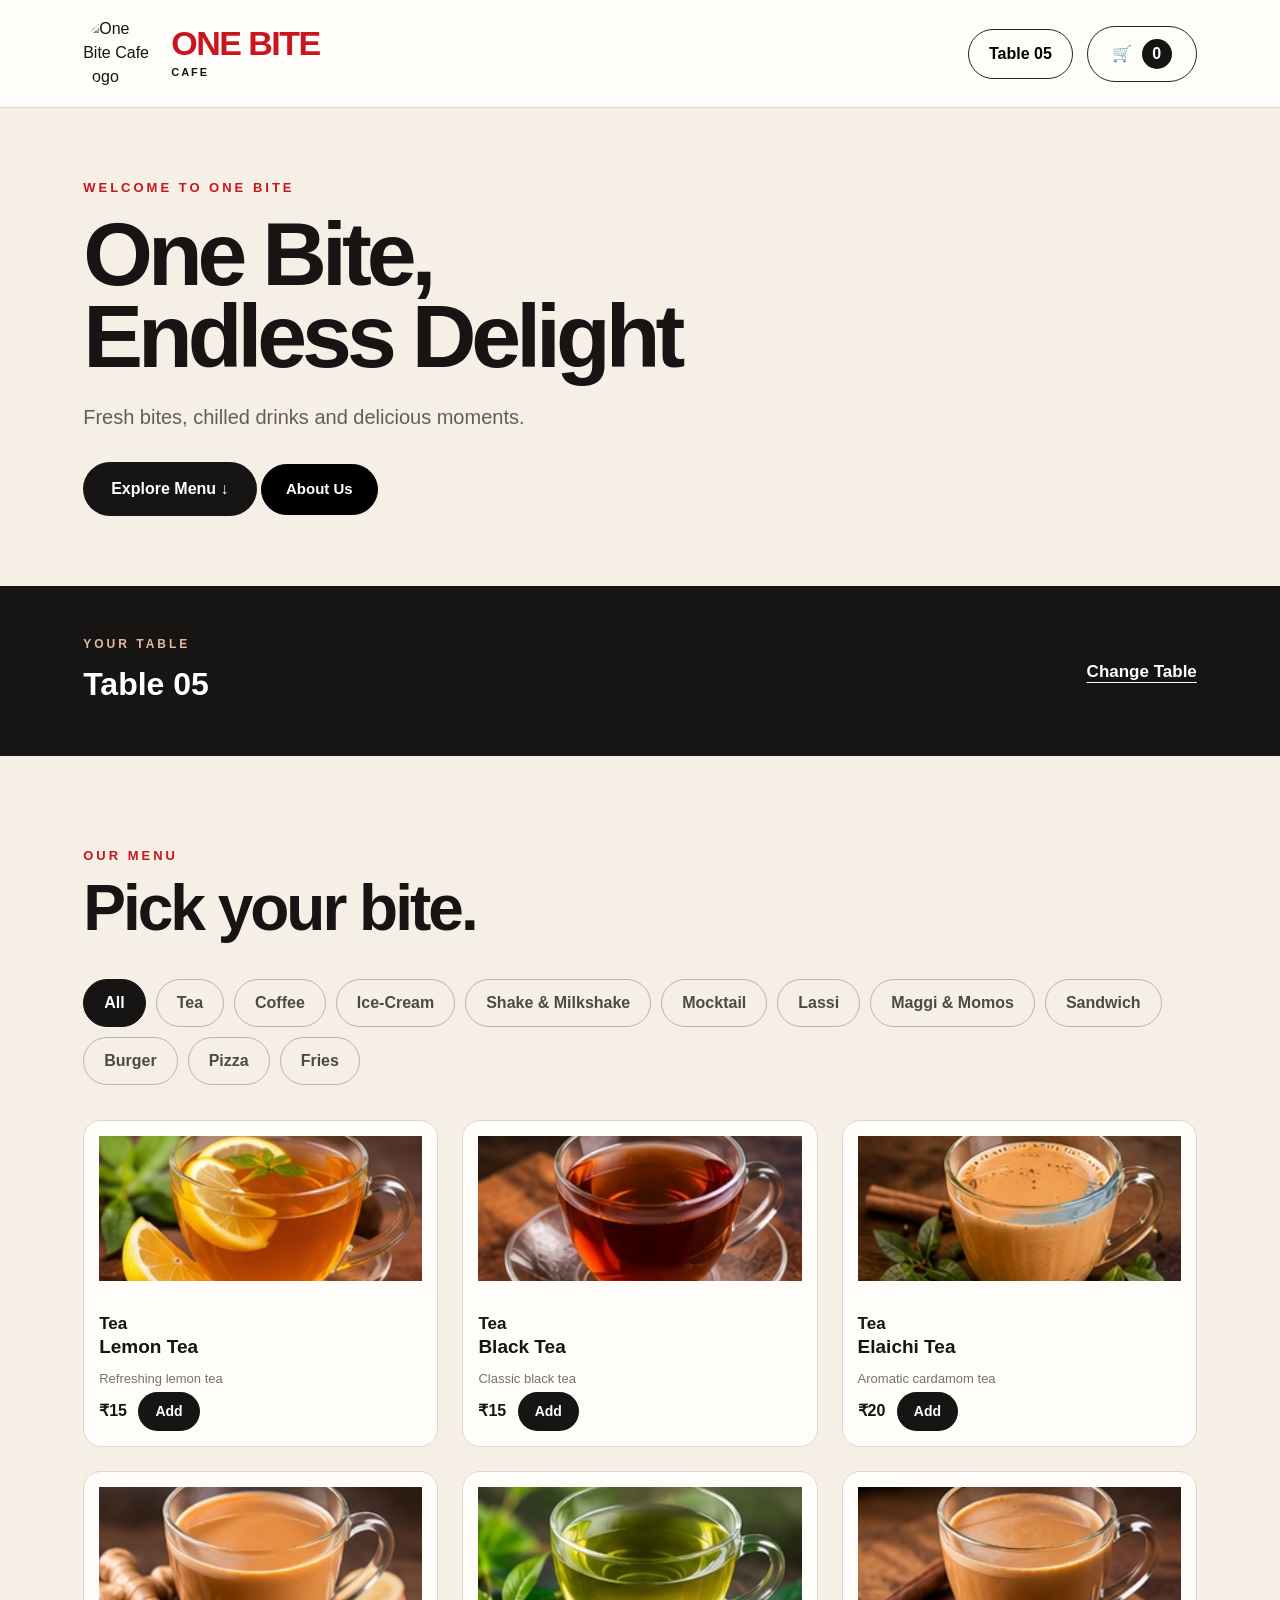
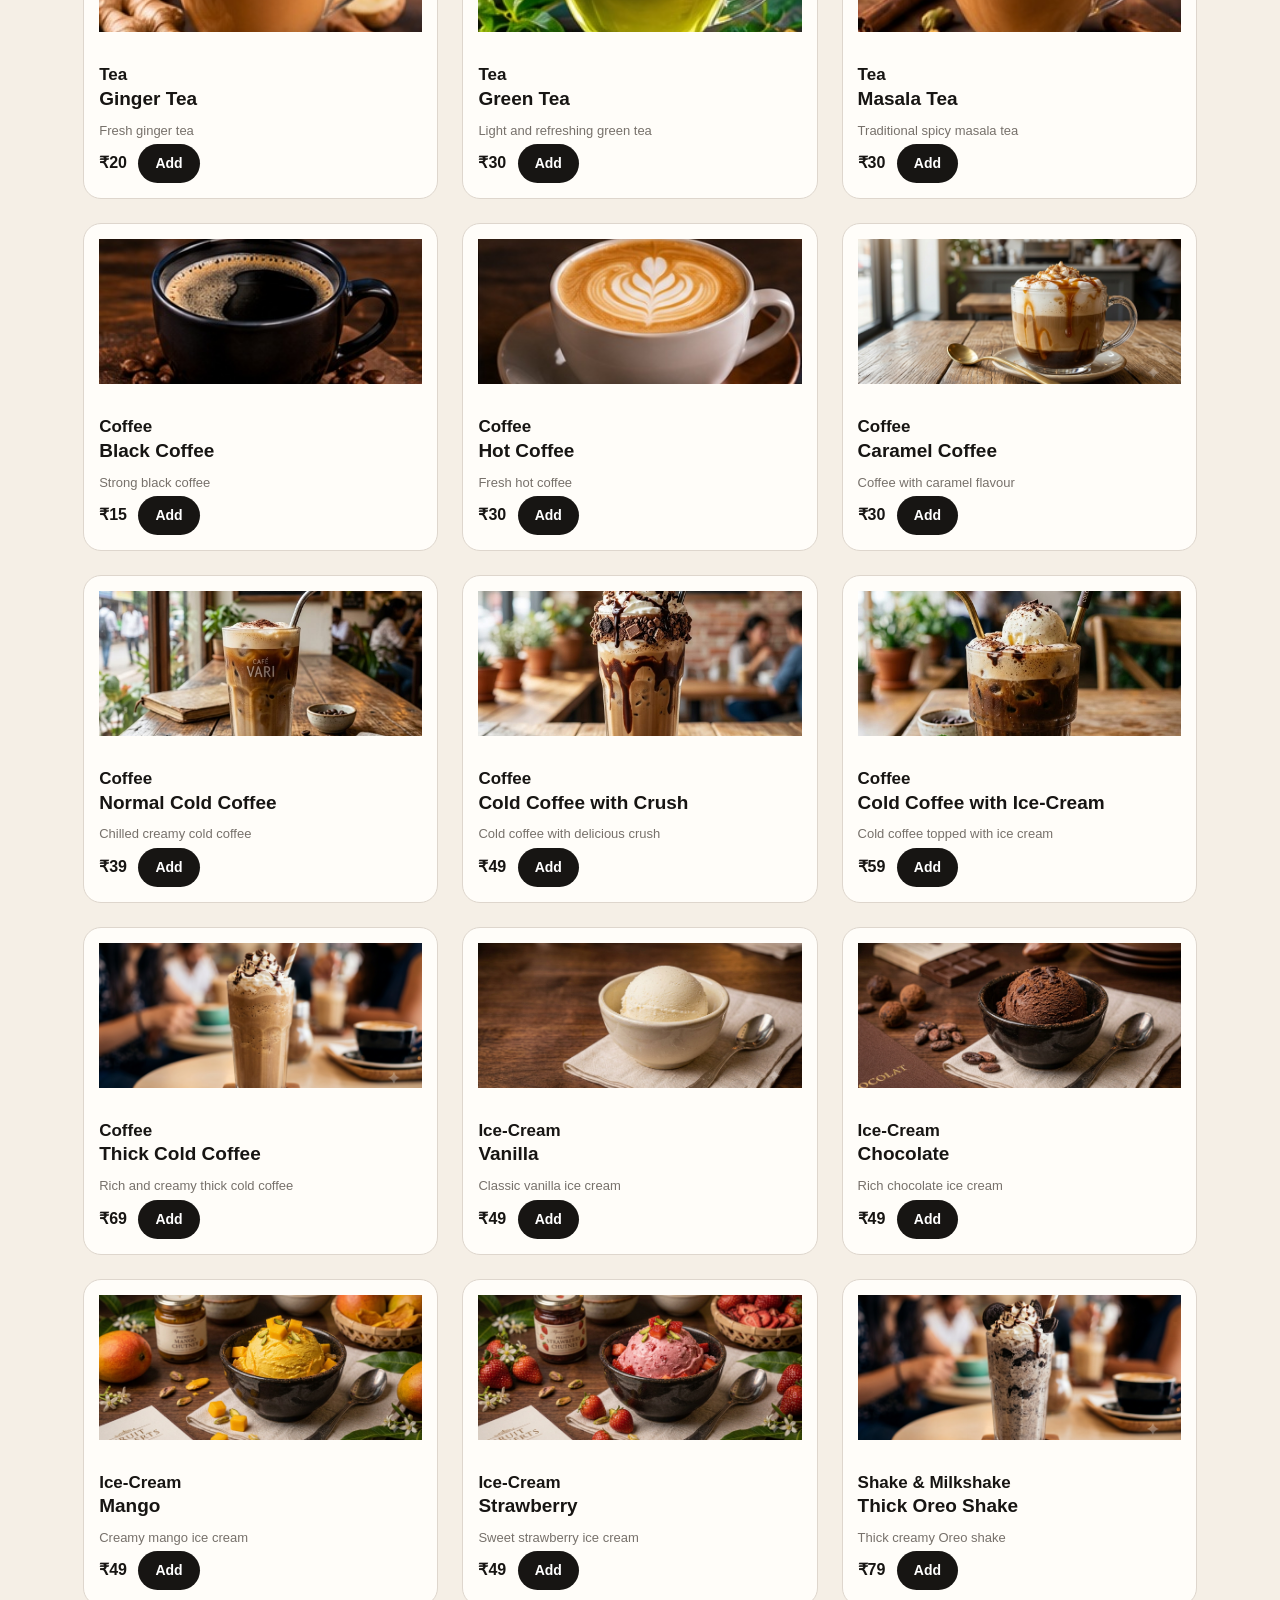
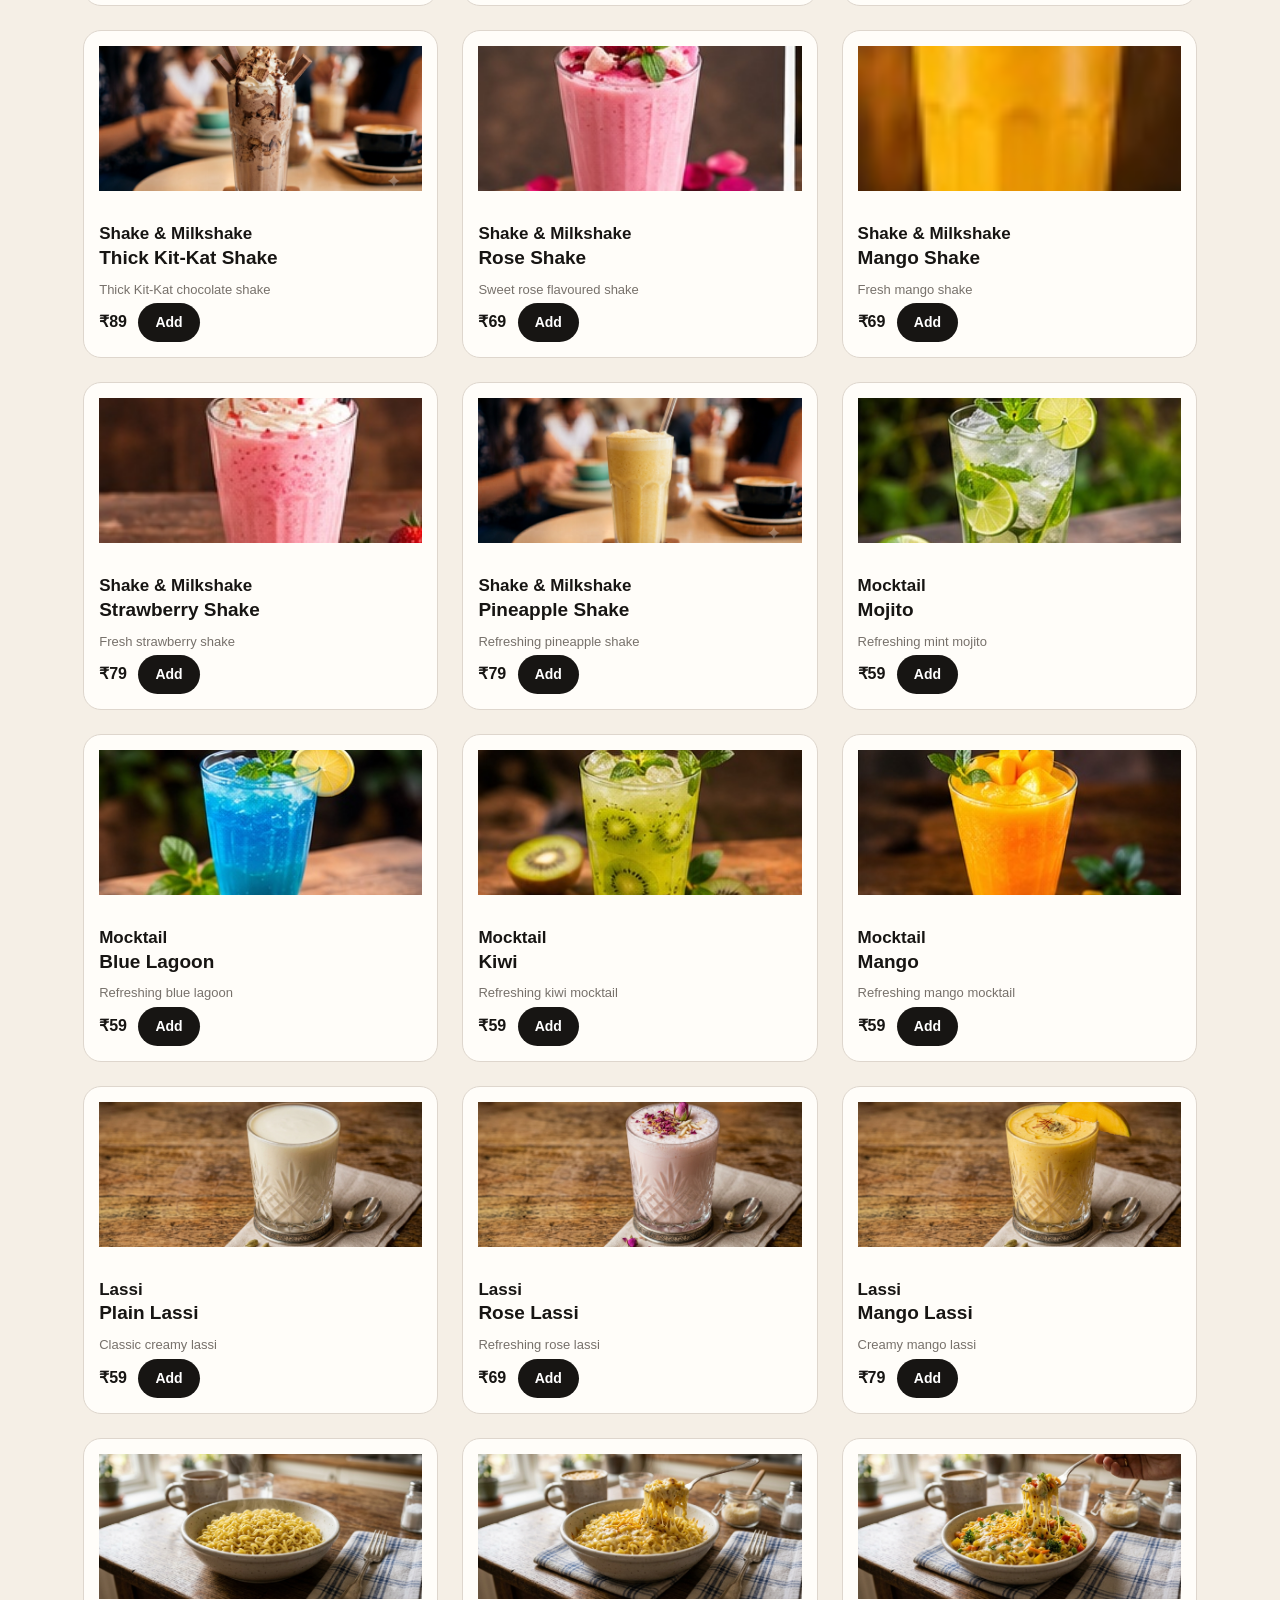
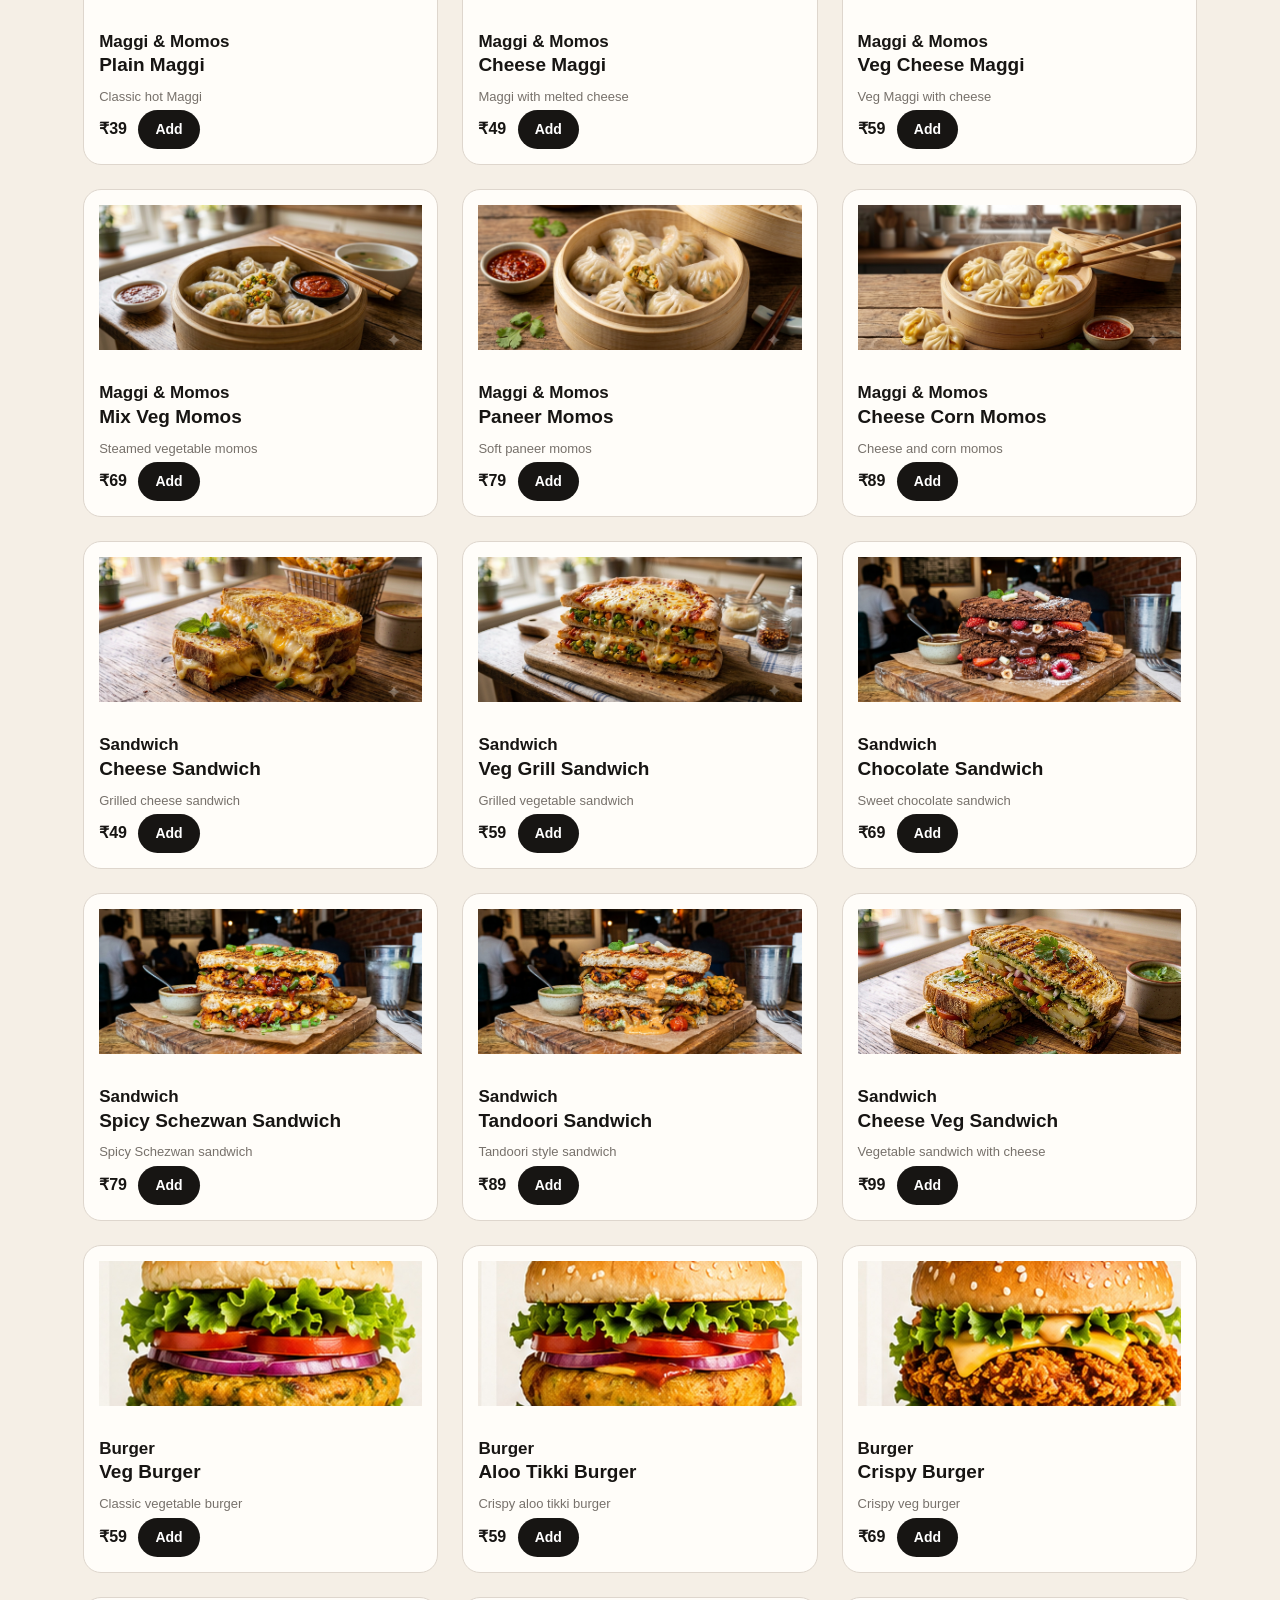
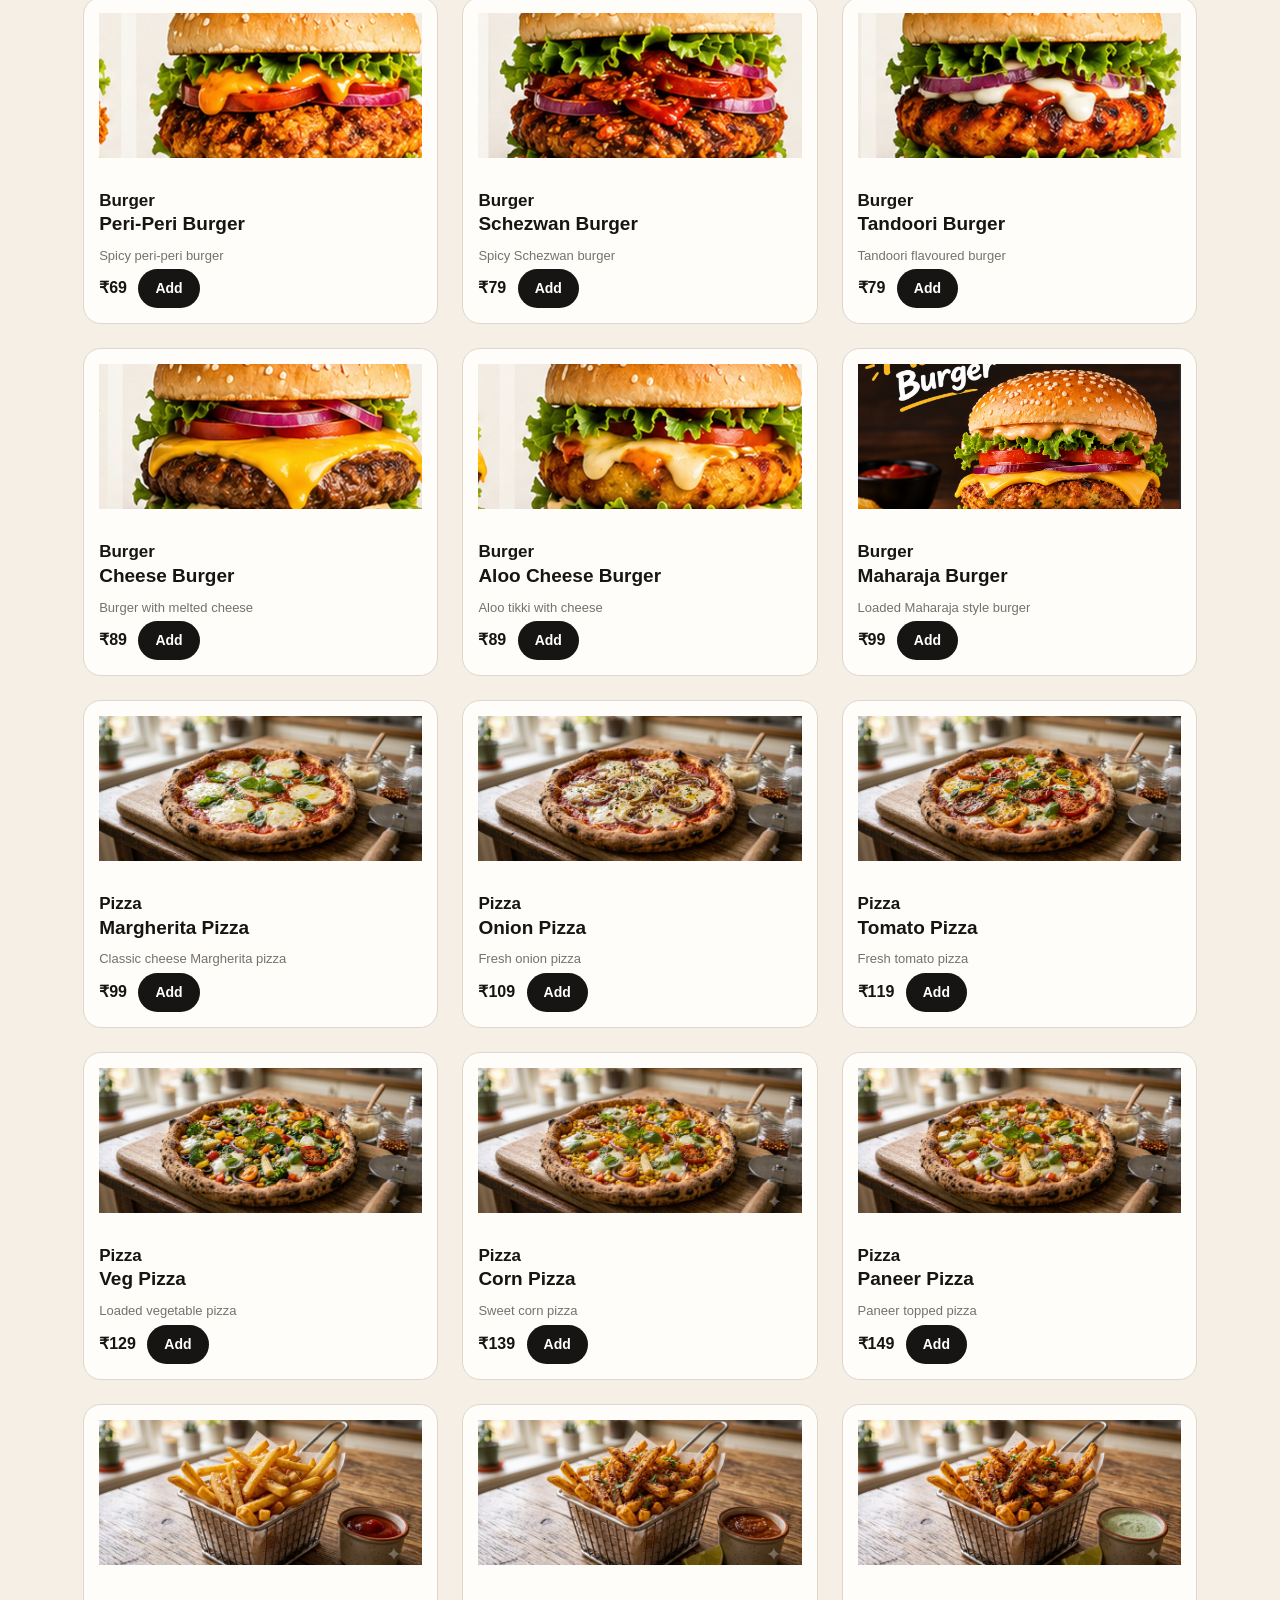
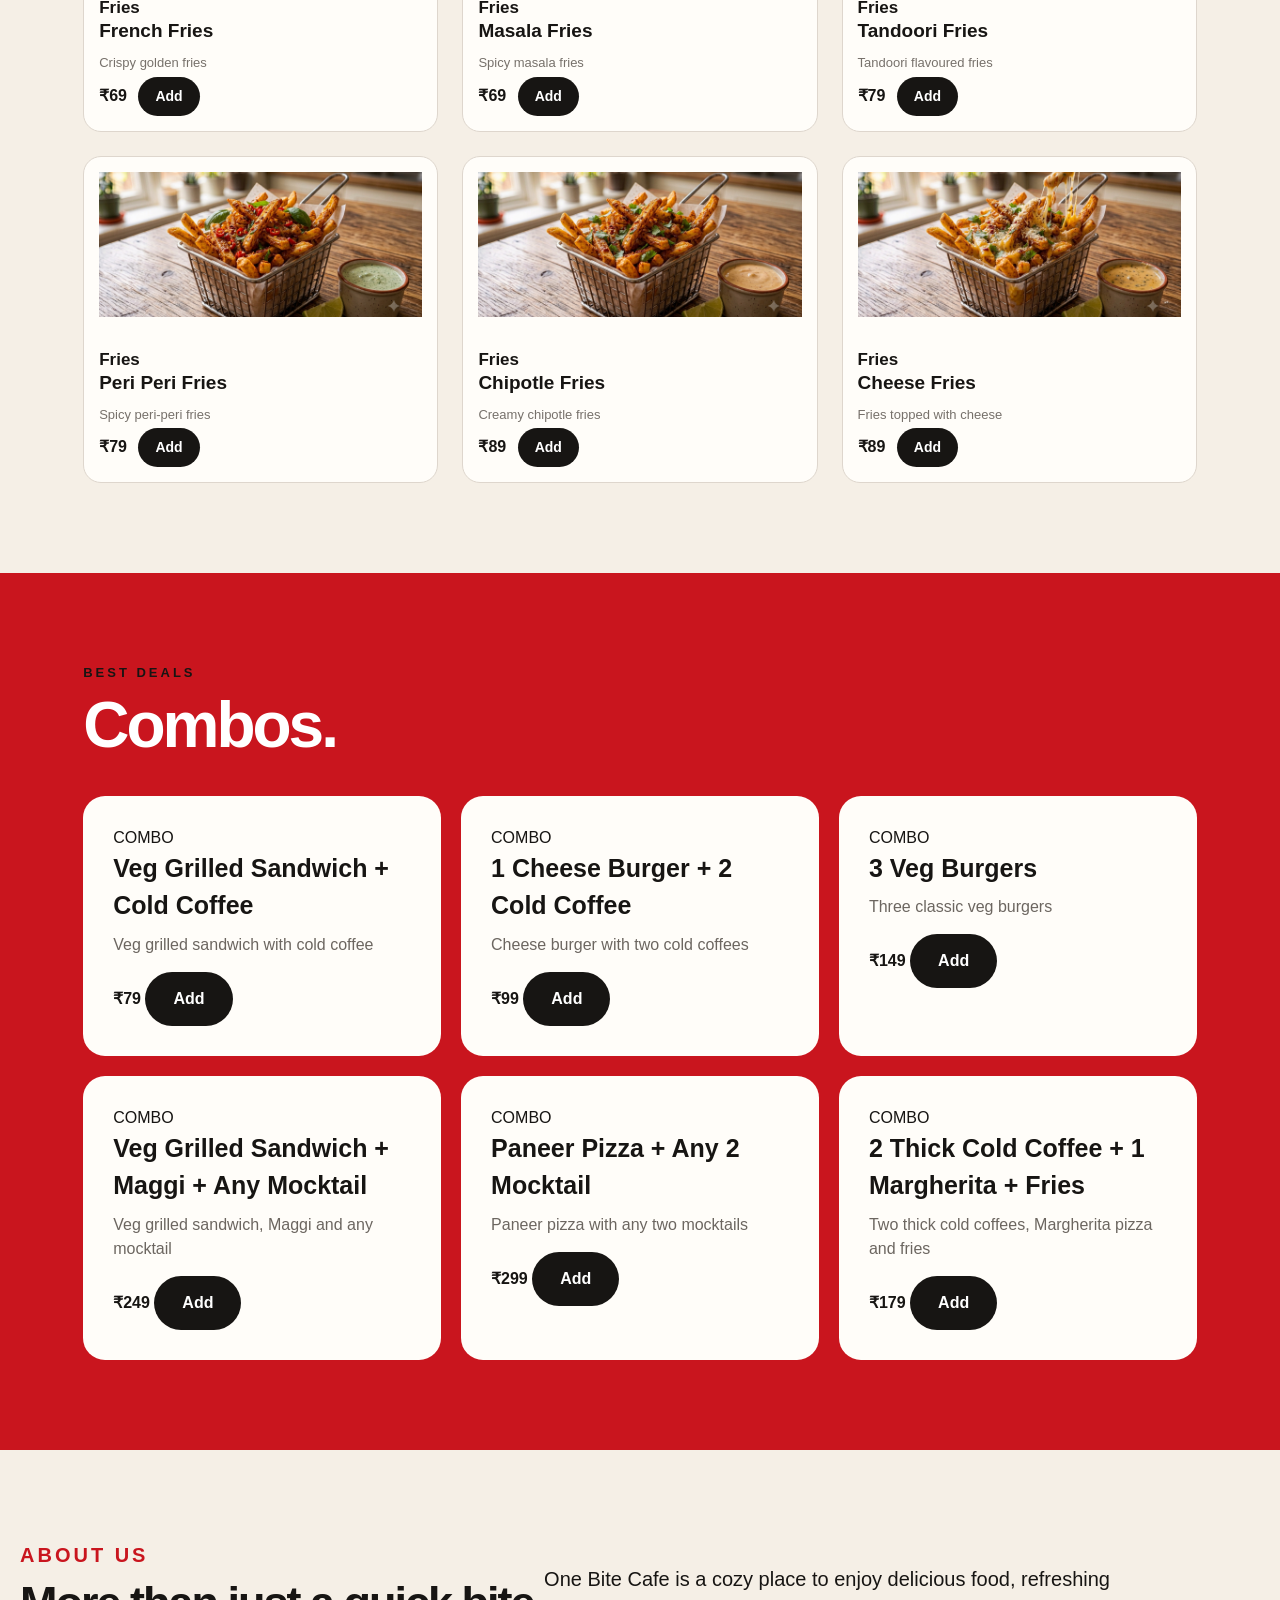
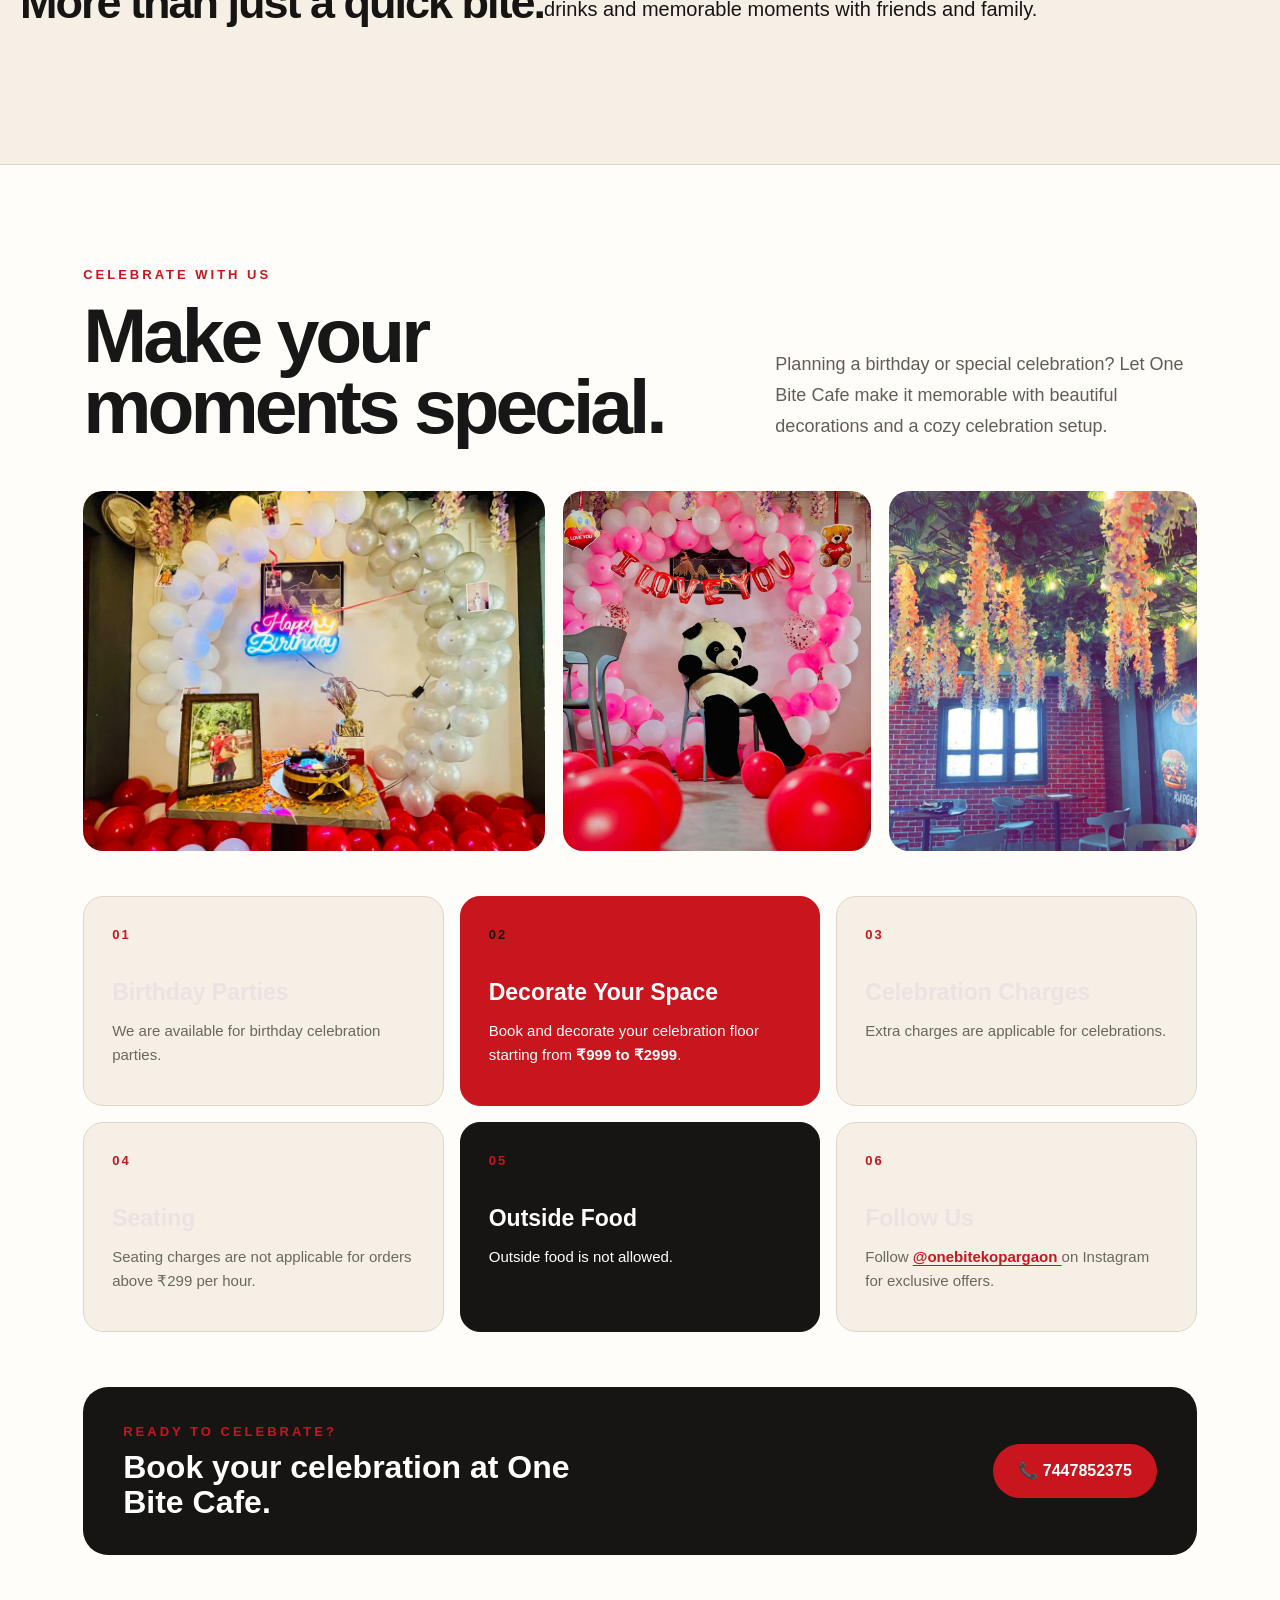
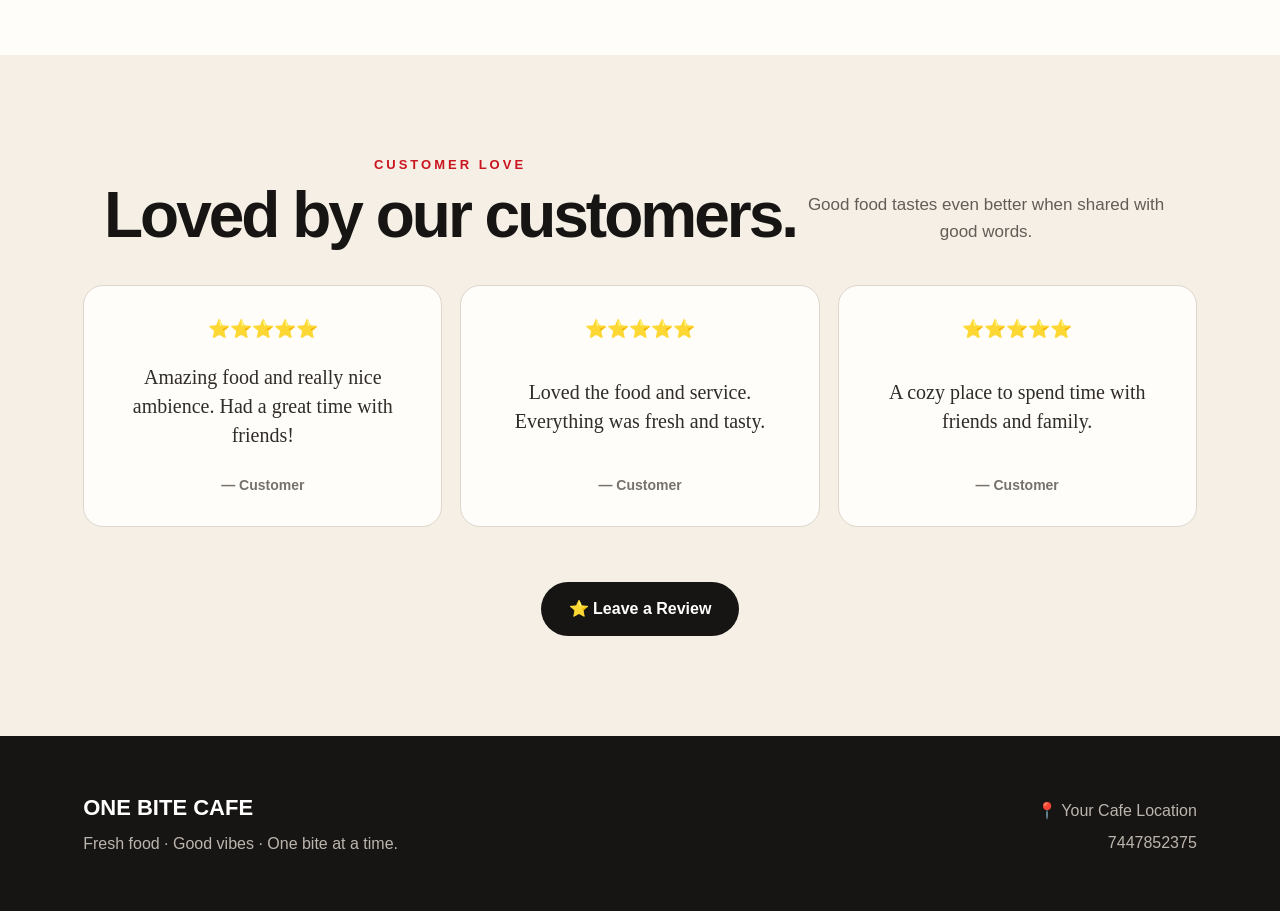
==== commit 74c3ff98: "Update website design and assets" ====
--- a/netlify-site/index.html
+++ b/netlify-site/index.html
@@ -27,7 +27,7 @@
 <header class="site-header">
 
     <div class="brand">
-        <div class="brand-logo">1B</div>
+       <img src="imagges/onebite-logo.jpg" alt="One Bite Cafe Logo" class="brand-logo">
 
         <div>
             <strong>ONE BITE</strong>
--- a/netlify-site/style.css
+++ b/netlify-site/style.css
@@ -73,28 +73,19 @@
 
     border-radius: 50%;
 
-    background: #ed5b2d;
-    color: white;
-
-    display: flex;
-    align-items: center;
-    justify-content: center;
-
-    font-size: 25px;
-    font-weight: 900;
-
-    border-bottom: 7px solid #171513;
-
-    transform: rotate(-5deg);
-}
-
+    object-fit: cover;
+    display: block;
+
+    border: none;
+    transform: none;
+}
 .brand strong {
     display: block;
 
     font-size: 34px;
     line-height: 1;
 
-    color: #e9572c;
+   color: #C9151E;
 
     letter-spacing: -1.5px;
 }
@@ -196,7 +187,7 @@
 
     border-radius: 50%;
 
-    background: #ed5b2d;
+    background: #C9151E;
 
     right: 7%;
     top: -260px;
@@ -206,11 +197,25 @@
     z-index: 0;
 }
 
+.hero::after {
+    content: "";
+    position: absolute;
+    width: 550px;
+    height: 430px;
+    right: 7%;
+    top: 0;
+    border-radius: 50%;
+    background: url("imagges/hero-food-table.jpg.jpeg") center/cover no-repeat;
+    border-bottom: 18px solid #171513;
+    box-shadow: 10px 15px 0 #171513;
+    z-index: 1;
+}
+
 
 /* Small decorative card */
 
 .hero::before {
-    content:"\A made\A fresh\A for you ✦";
+    content: "made\A fresh\A for you ✦";
 
     white-space: pre;
 
@@ -248,7 +253,7 @@
 }
 
 .eyebrow {
-    color: #e9572c;
+    color: #C9151E;
 
     font-size: 13px;
     font-weight: 800;
@@ -301,7 +306,7 @@
 }
 
 .primary-btn:hover {
-    background: #ed5b2d;
+    background: #C9151E;
     transform: translateY(-2px);
 }
 
@@ -363,7 +368,7 @@
 }
 
 .table-banner button:hover {
-    color: #ed5b2d;
+    color: #C9151E;
 }
 
 
@@ -527,7 +532,7 @@
 
 .menu-card button:hover,
 .menu-info button:hover {
-    background: #ed5b2d;
+    background: #C9151E;
 }
 
 .loading {
@@ -541,7 +546,7 @@
    ========================================================= */
 
 .combo-section {
-    background: #ed5b2d;
+    background: #C9151E;
     color: white;
 }
 
@@ -818,7 +823,7 @@
 .modal input:focus,
 .modal select:focus,
 .modal textarea:focus {
-    border-color: #ed5b2d;
+    border-color: #C9151E;
 }
 
 
@@ -890,7 +895,7 @@
 }
 
 .step.active span {
-    background: #ed5b2d;
+    background: #C9151E;
     color: white;
 }
 
@@ -995,13 +1000,13 @@
     }
 
     .brand-logo {
-        width: 52px;
-        height: 52px;
-
-        font-size: 18px;
-
-        border-bottom-width: 5px;
-    }
+    width: 52px;
+    height: 52px;
+
+    object-fit: cover;
+    border: none;
+    transform: none;
+}
 
     .brand strong {
         font-size: 23px;
@@ -1261,7 +1266,7 @@
 }
 
 #menuGrid button:hover {
-    background: #ed5b2d !important;
+    background: #C9151E !important;
     color: #ffffff !important;
     transform: translateY(-1px);
 }
@@ -1327,7 +1332,7 @@
 }
 
 .celebration-text .eyebrow {
-    color: #ed5b2d;
+    color: #C9151E;
     margin-bottom: 15px;
 }
 
@@ -1362,7 +1367,7 @@
     width: 42px;
     height: 42px;
 
-    background: #ed5b2d;
+    background: #C9151E;
     color: white;
 
     border-radius: 50%;
@@ -1402,13 +1407,13 @@
     color: white;
     font-weight: 700;
 
-    border-bottom: 1px solid #ed5b2d;
+    border-bottom: 1px solid #C9151E;
 
     padding-bottom: 4px;
 }
 
 .celebration-instagram:hover {
-    color: #ed5b2d;
+    color: #C9151E;
 }
 
 
@@ -1421,7 +1426,7 @@
     transform: rotate(2deg);
 
     box-shadow:
-        12px 12px 0 #ed5b2d;
+        12px 12px 0 #C9151E;
 
     max-width: 500px;
     margin-left: auto;
@@ -1499,7 +1504,7 @@
 
     .celebration-poster {
         transform: rotate(0);
-        box-shadow: 7px 7px 0 #ed5b2d;
+        box-shadow: 7px 7px 0 #C9151E;
     }
 
     .celebration-buttons {
@@ -1633,9 +1638,9 @@
 }
 
 .celebration-card.highlight {
-    background: #ed5b2d;
+    background: #C9151E;
     color: white;
-    border-color: #ed5b2d;
+    border-color: #C9151E;
 }
 
 .celebration-card.warning {
@@ -1652,7 +1657,7 @@
 
     letter-spacing: 2px;
 
-    color: #ed5b2d;
+    color: #C9151E;
 
     margin-bottom: 30px;
 }
@@ -1662,7 +1667,7 @@
 }
 
 .celebration-card.warning .celebration-number {
-    color: #ed5b2d;
+    color: #C9151E;
 }
 
 .celebration-card h3 {
@@ -1708,7 +1713,7 @@
 }
 
 .celebration-booking .eyebrow {
-    color: #ed5b2d;
+    color: #C9151E;
 
     margin-bottom: 8px;
 }
@@ -1722,7 +1727,7 @@
 }
 
 .celebration-call {
-    background: #ed5b2d;
+    background: #C9151E;
 
     color: white;
 
@@ -1826,7 +1831,7 @@
 
 }
 .instagram-link {
-    color: #ed5b2d;
+    color: #C9151E;
     font-weight: 900;
     text-decoration: underline;
     text-underline-offset: 3px;
@@ -3307,12 +3312,12 @@
 }
 
 .admin-tab:hover {
-    background: #ed5b2d !important;
+    background: #C9151E !important;
     color: #ffffff !important;
 }
 
 .admin-tab.active {
-    background: #ed5b2d !important;
+    background: #C9151E !important;
     color: #ffffff !important;
 }
 /* =========================================
@@ -3340,7 +3345,7 @@
 }
 
 body.admin-page button:hover {
-    background: #ed5b2d !important;
+    background: #C9151E !important;
     color: #ffffff !important;
 
     transform: translateY(-1px);
@@ -3349,88 +3354,28 @@
 /* SELECTED ADMIN TAB */
 
 body.admin-page .admin-tab.active {
-    background: #ed5b2d !important;
+    background: #C9151E !important;
     color: #ffffff !important;
 }
-
-/* =========================================
-   ADMIN ORDER DATE FILTERS
-   ========================================= */
-
-.admin-order-filters {
-    margin: 18px 0 24px;
-}
-
-.admin-order-filter-buttons {
-    display: flex;
-    flex-wrap: wrap;
-    gap: 10px;
-}
-
-.order-filter-btn {
-    padding: 10px 20px;
-    border: 1px solid #ded6c9;
-    border-radius: 999px;
-    background: #fffdf8;
-    color: #342c24;
-    font-weight: 600;
-    cursor: pointer;
-    transition: background 0.2s ease, color 0.2s ease;
-}
-
-.order-filter-btn:hover,
-.order-filter-btn.active {
-    background: #342c24;
-    color: #ffffff;
-    border-color: #342c24;
-}
-
-.admin-history-date {
-    display: flex;
-    flex-wrap: wrap;
-    align-items: center;
-    gap: 10px;
-    margin-top: 14px;
-}
-
-.admin-history-date[hidden] {
+/* ONLY fix the hero circle and card */
+.hero::before {
+    content: none !important;
     display: none !important;
 }
 
-.admin-history-date input {
-    padding: 9px 12px;
-    border: 1px solid #ded6c9;
-    border-radius: 10px;
-    font: inherit;
-}
-
-.admin-history-date button {
-    padding: 9px 14px;
-    border: 1px solid #ded6c9;
-    border-radius: 999px;
-    background: #ffffff;
-    cursor: pointer;
-}
-
-.admin-order-datetime {
-    margin: 10px 0;
-    color: #756b60;
-    font-size: 13px;
-    line-height: 1.6;
-    overflow-wrap: anywhere;
-}
-
-@media (max-width: 480px) {
-    .order-filter-btn {
-        padding: 9px 15px;
-        font-size: 13px;
-    }
-
-    .admin-history-date {
-        align-items: stretch;
-    }
-
-    .admin-history-date input {
-        max-width: 100%;
-    }
-}
+.hero::after {
+    content: "" !important;
+    position: absolute;
+    width: 410px;
+    height: 455px;
+    right: 7%;
+    top: 0;
+    border: none !important;
+    border-radius: 30px;
+    background-image: url("imagges/food-table.jpg");
+    background-size: cover;
+    background-position: center;
+    background-repeat: no-repeat;
+    box-shadow: none !important;
+    z-index: 1;
+}
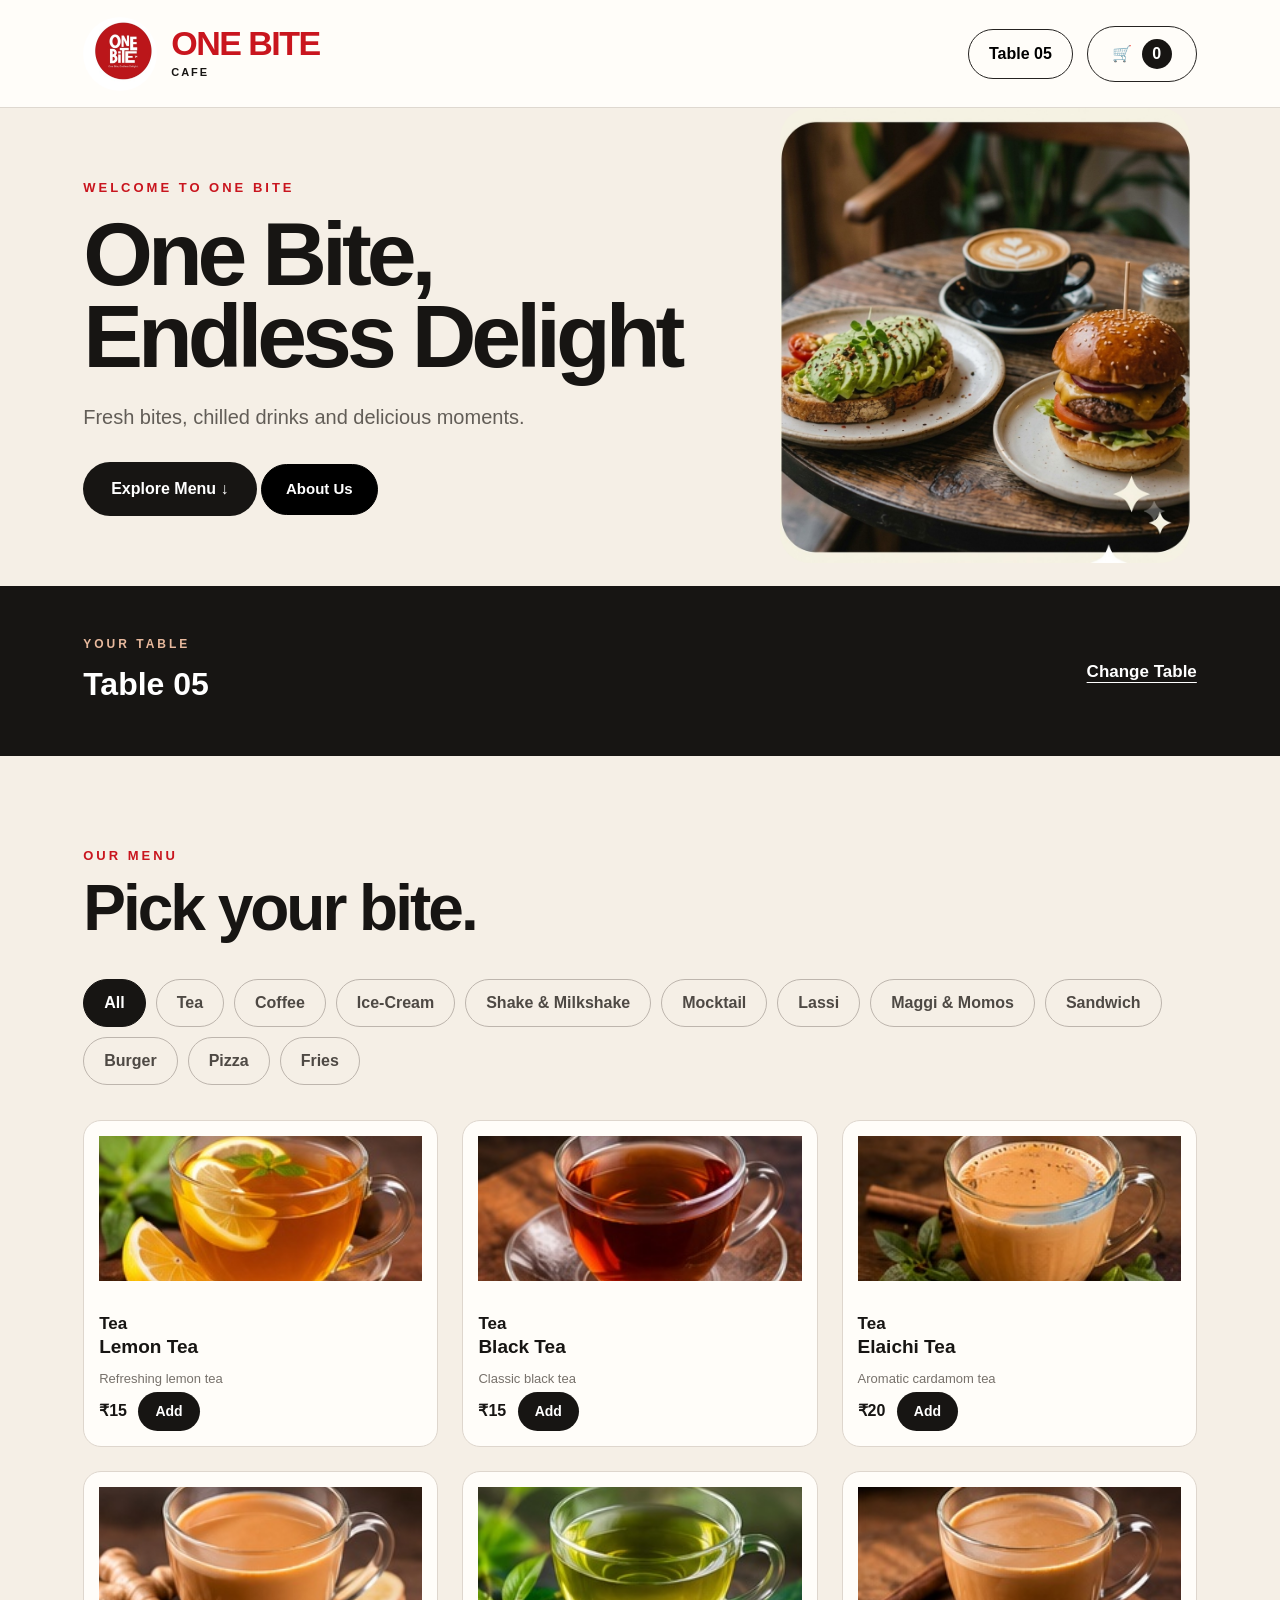
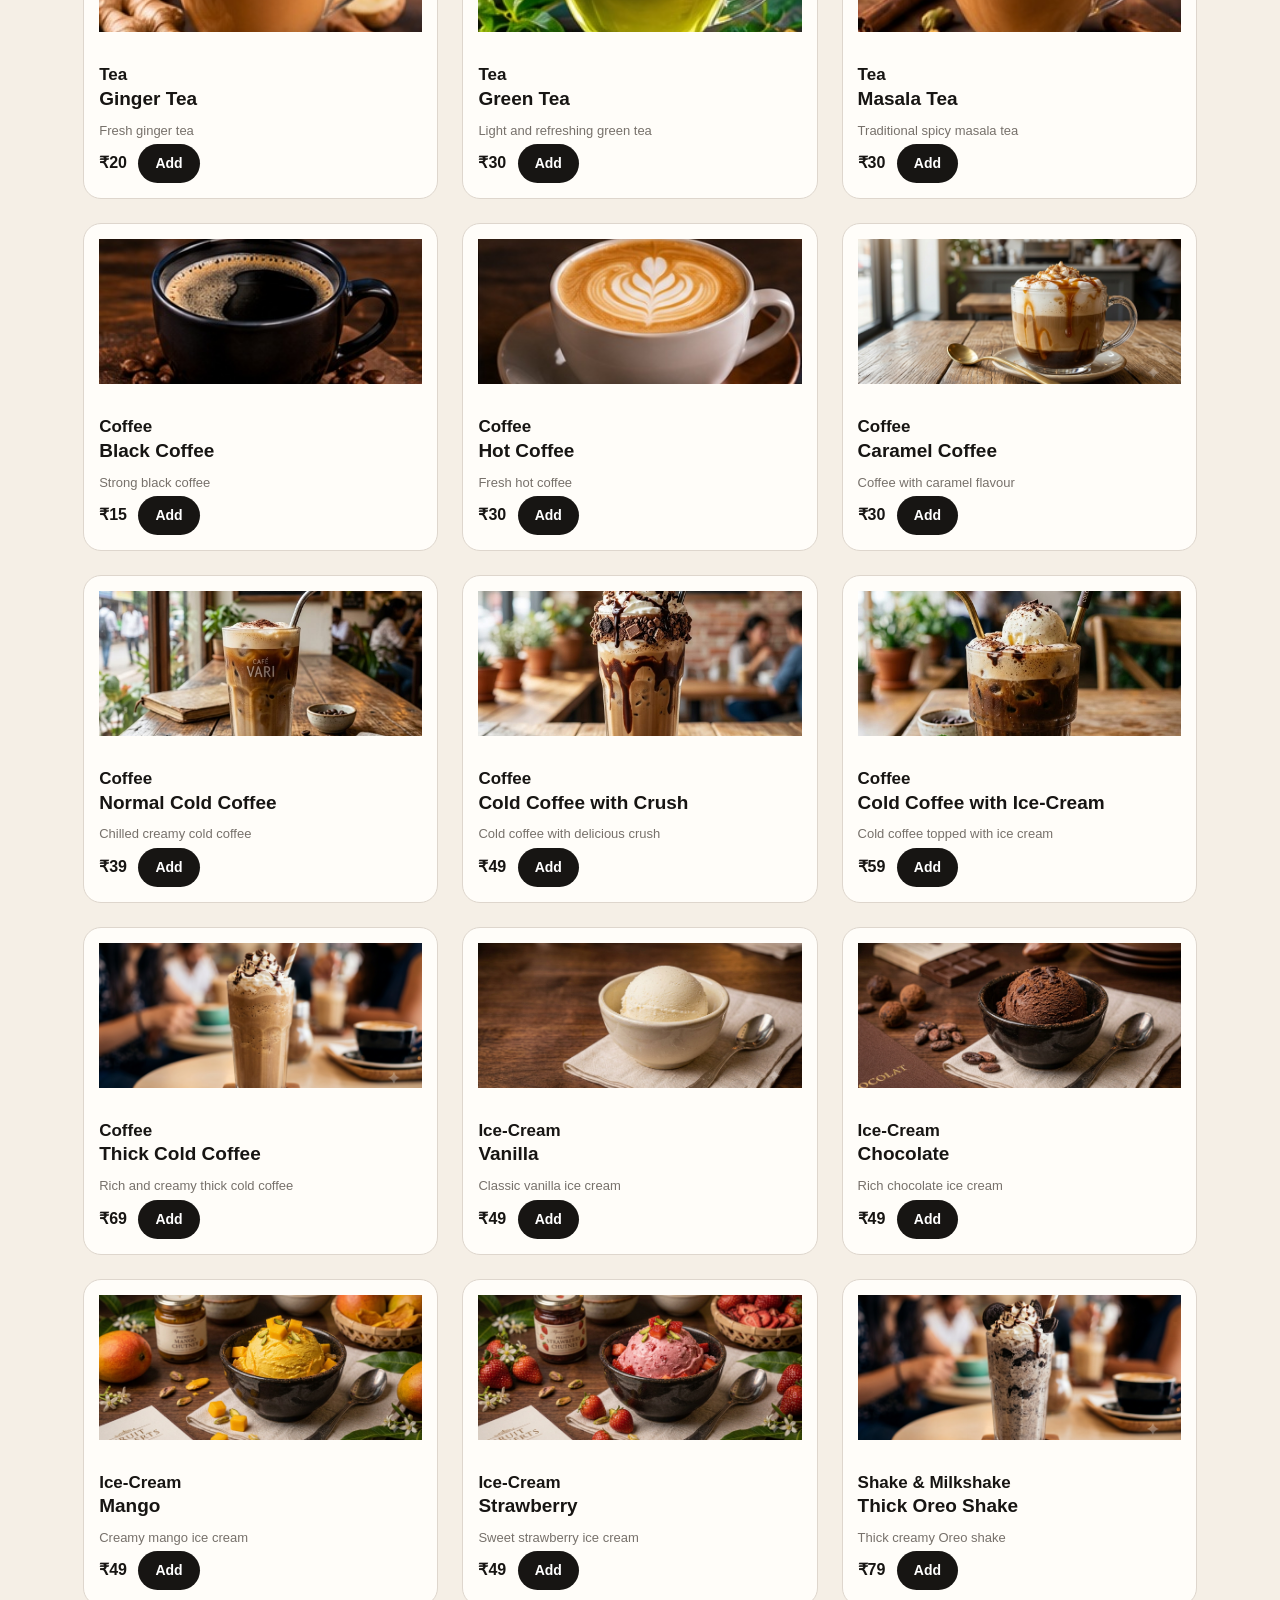
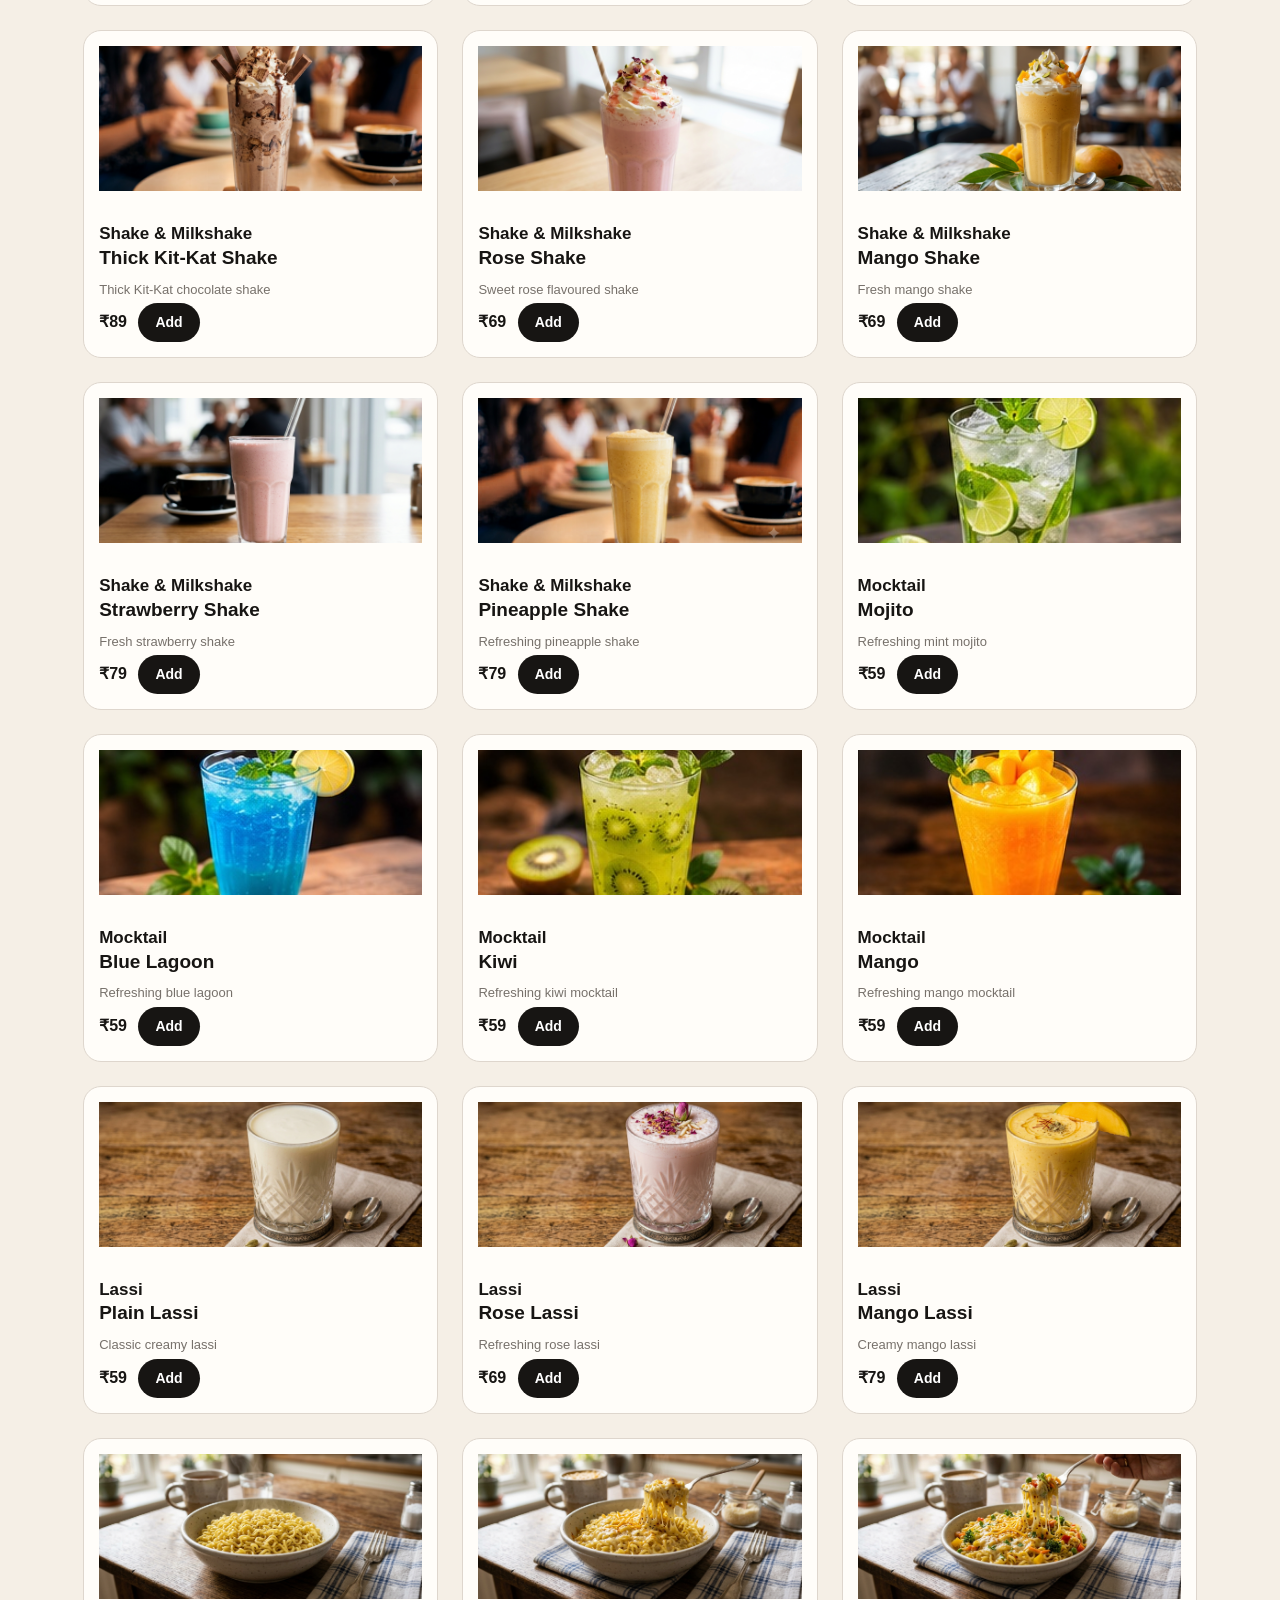
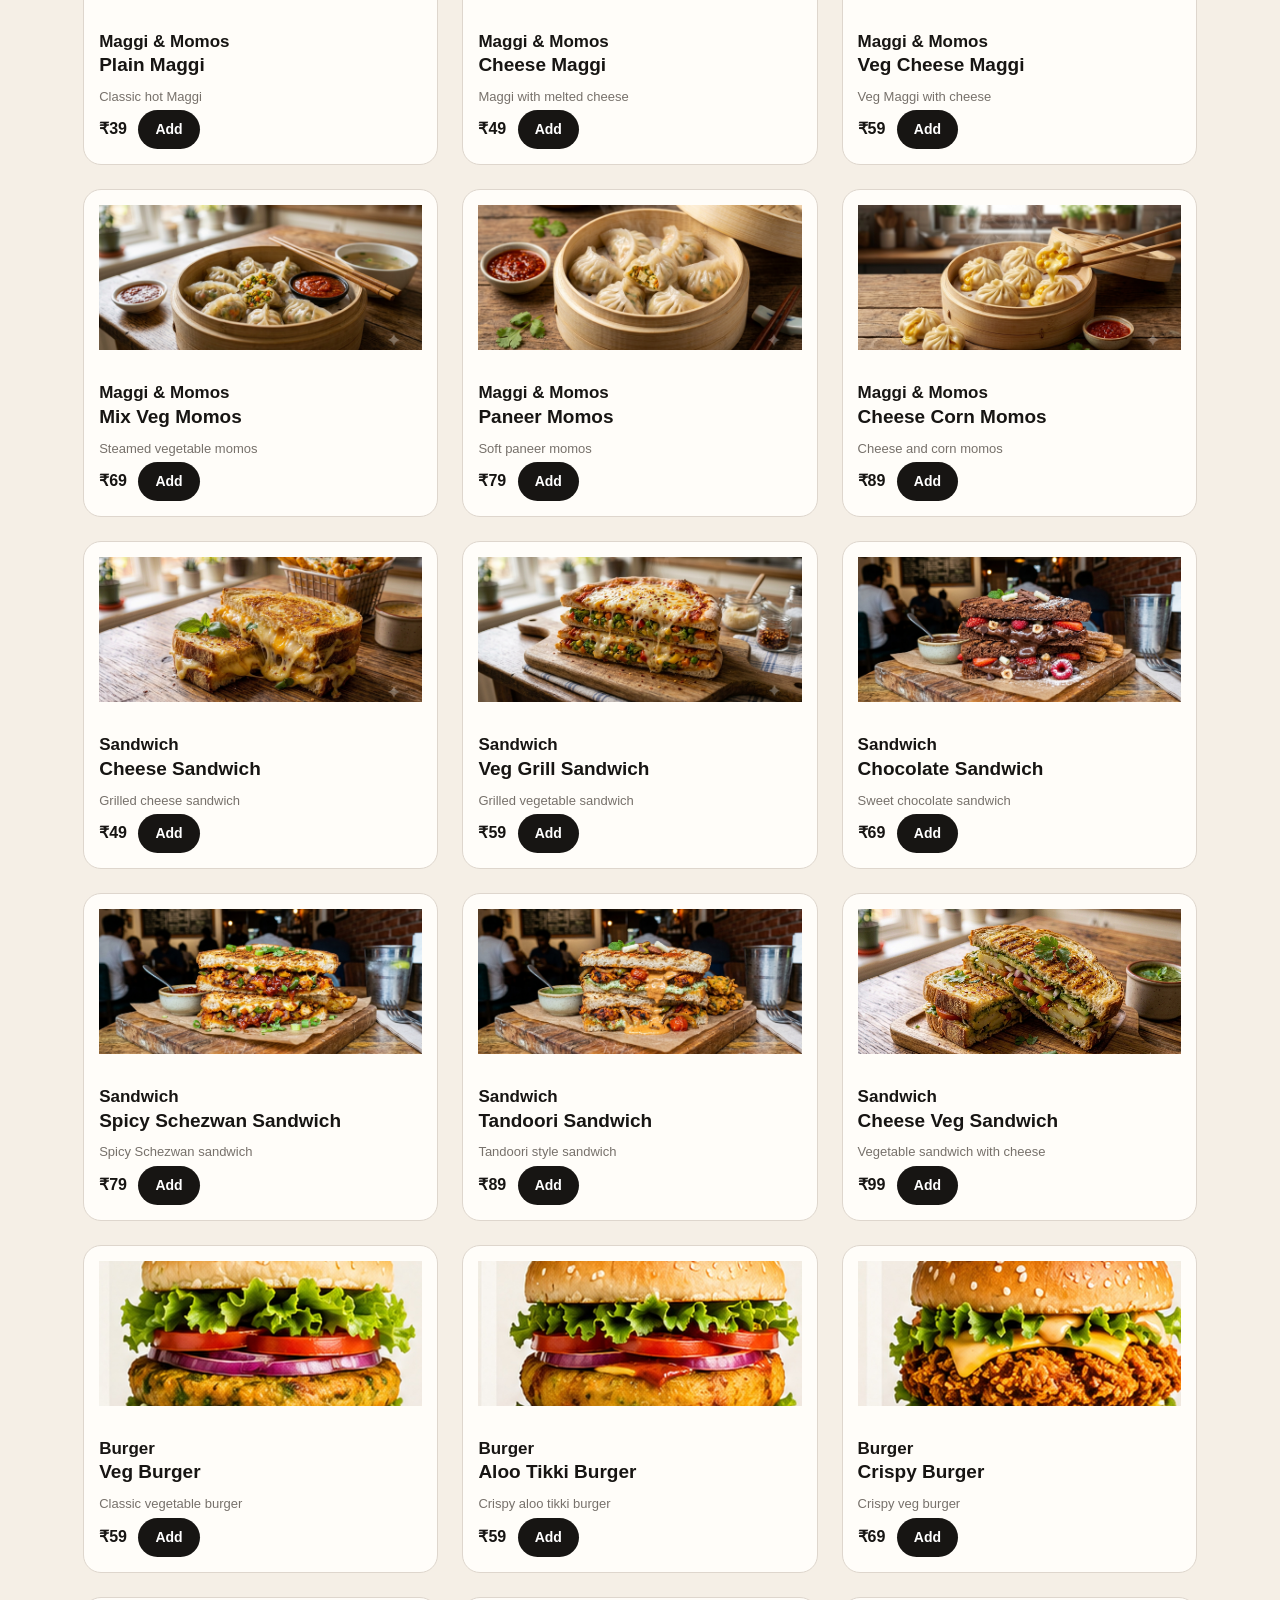
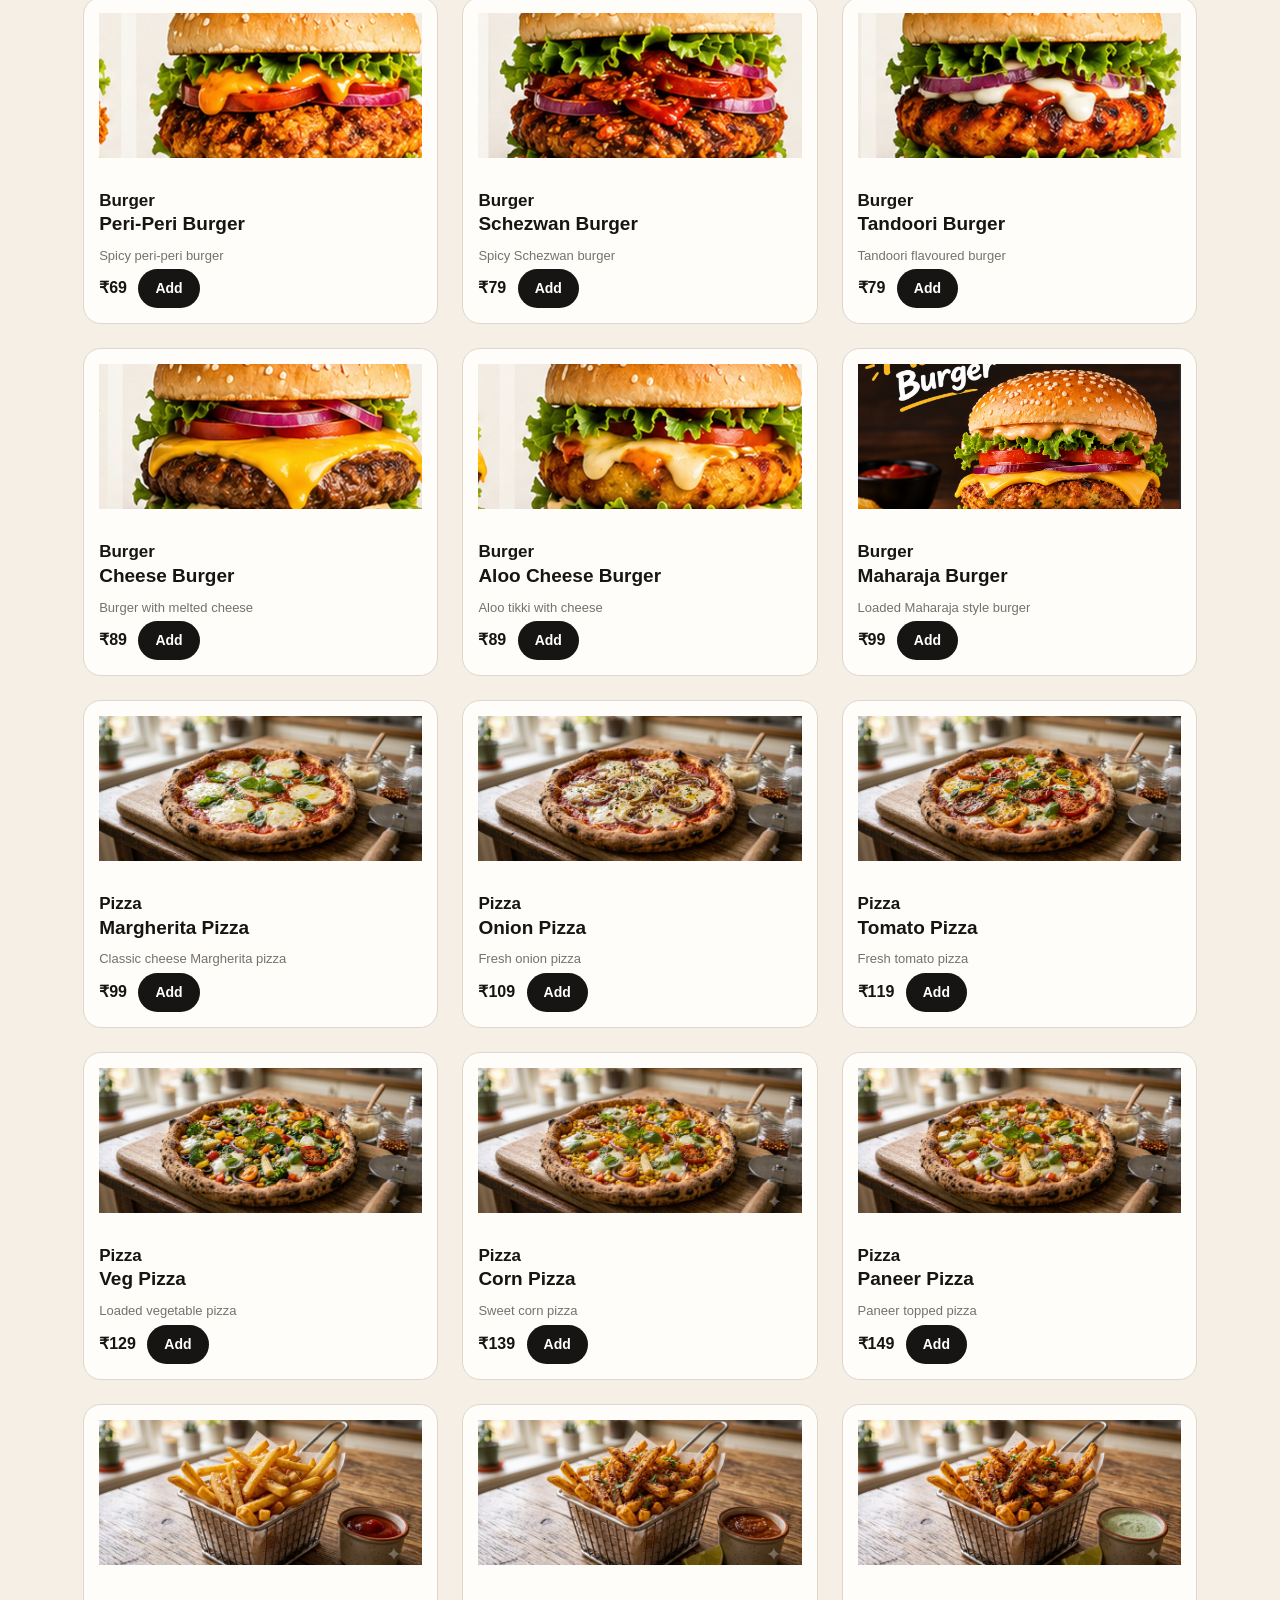
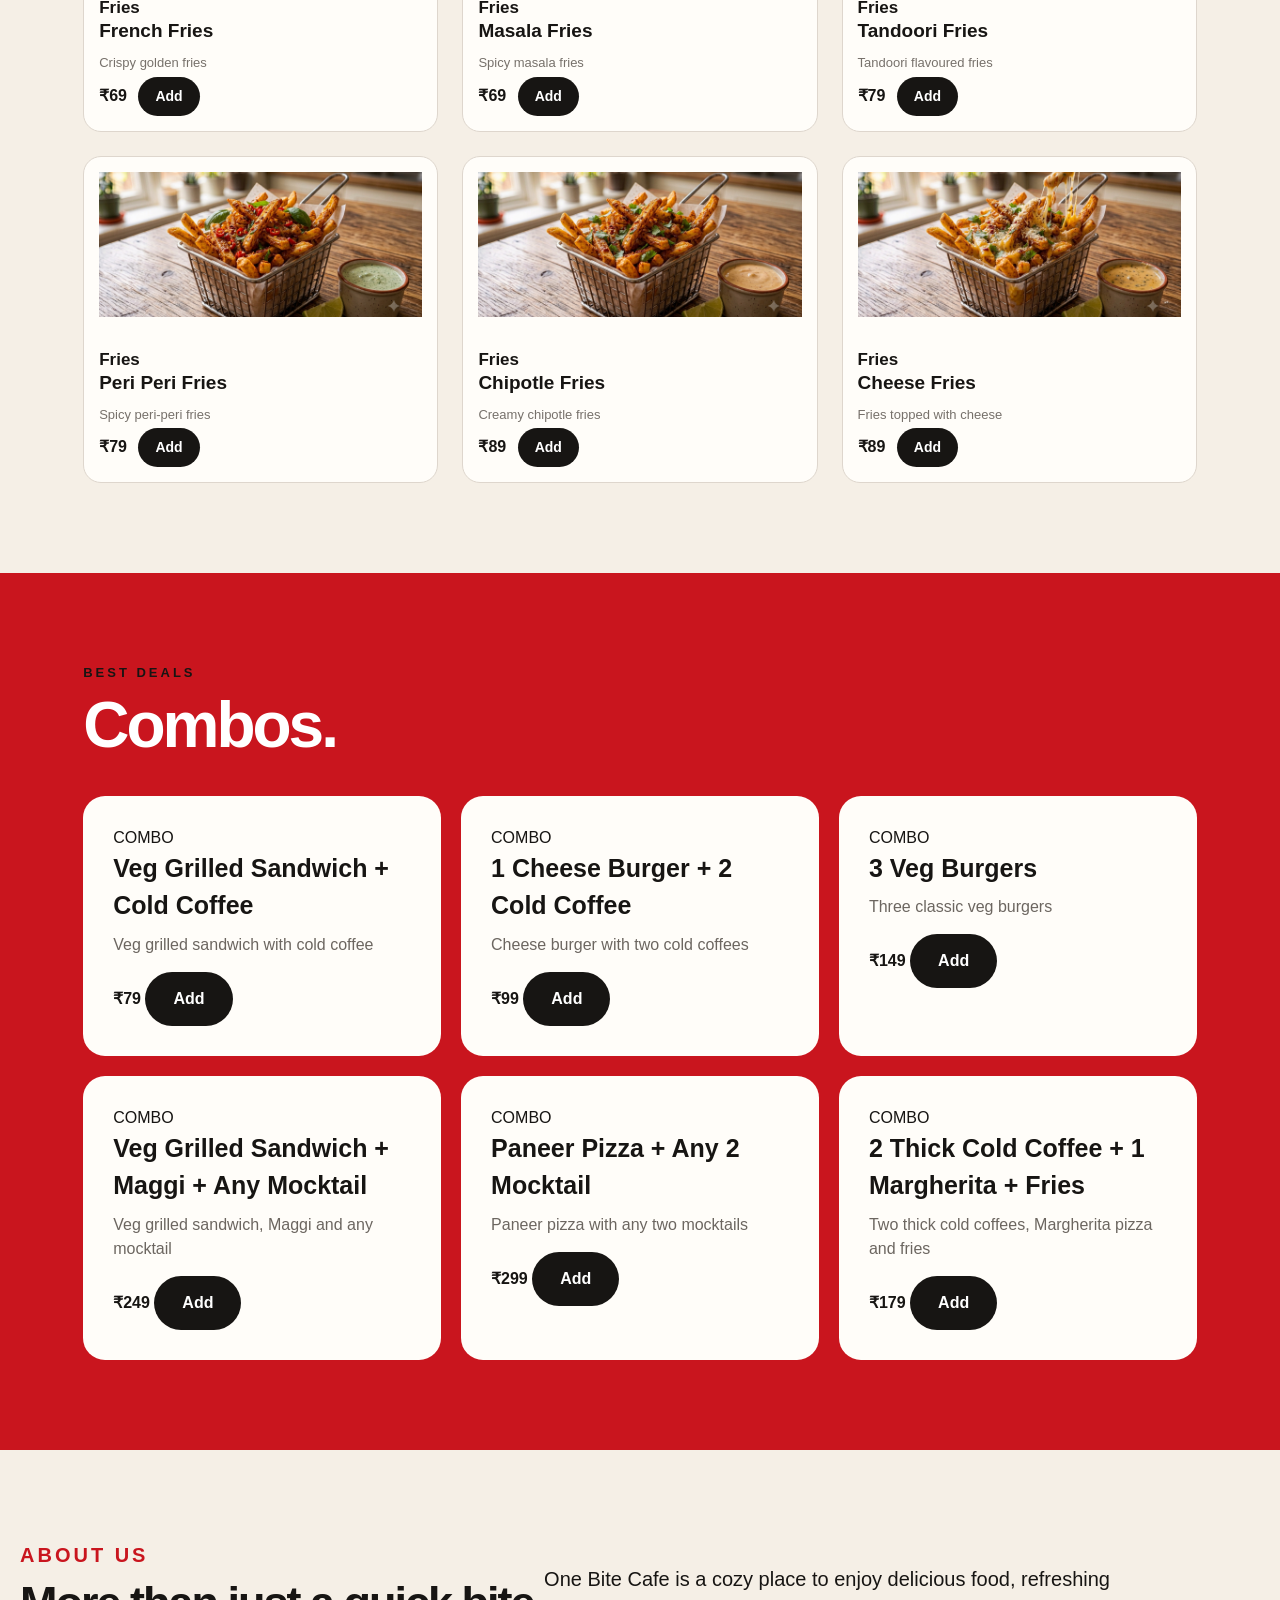
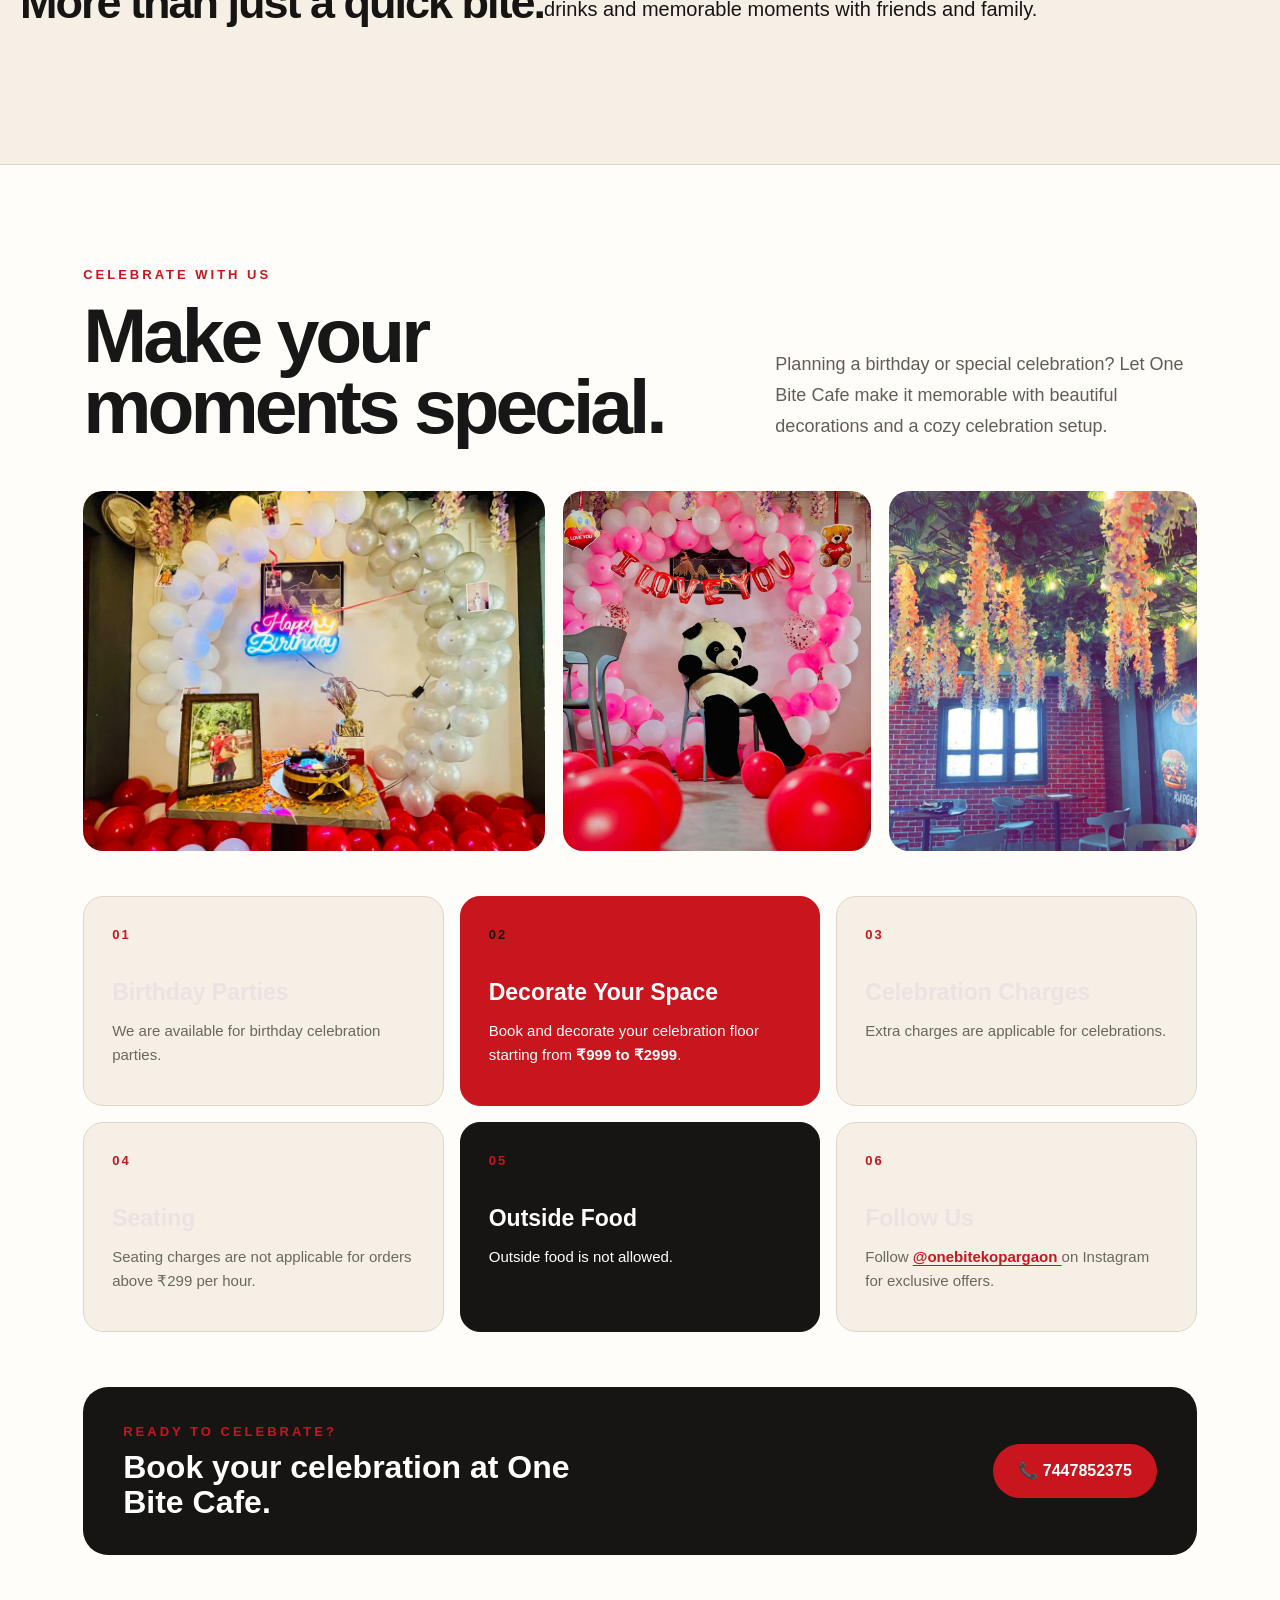
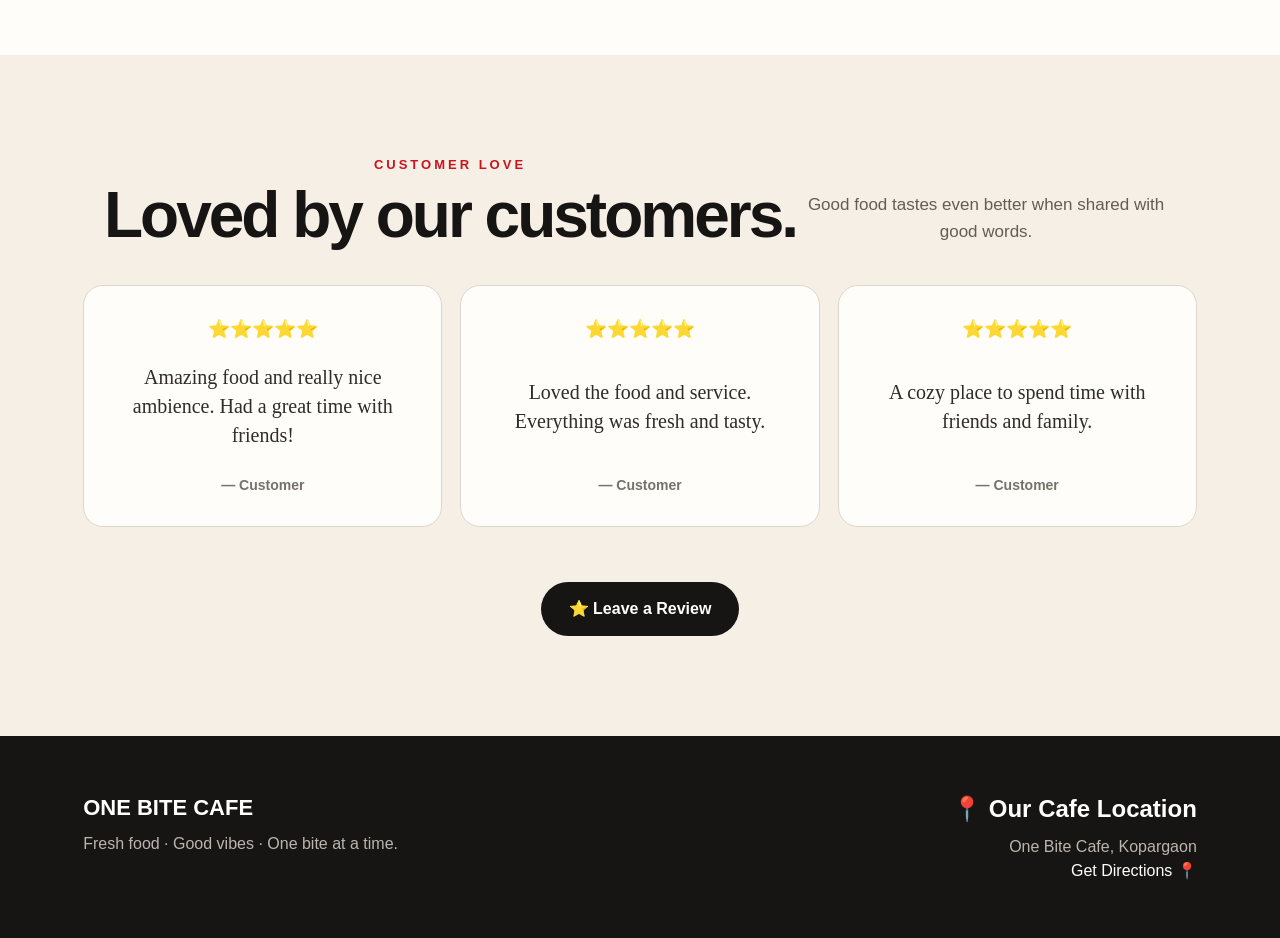
==== commit 396d321a: "Fix Google Maps directions link" ====
--- a/netlify-site/index.html
+++ b/netlify-site/index.html
@@ -552,22 +552,31 @@
             ONE BITE CAFE
         </strong>
 
-        <p>
+            <p>
             Fresh food · Good vibes · One bite at a time.
-        </p>
-
-    </div>
-
-
-    <div class="footer-contact">
-
-        <p>
-            📍 Your Cafe Location
-        </p>
-
-        <p>
-            7447852375
-        </p>
+             </p>
+
+            </div>
+
+
+            <div class="footer-contact">
+
+       
+            <div class="cafe-location">
+                <h2>📍 Our Cafe Location</h2>
+                <p>One Bite Cafe, Kopargaon</p>
+
+                <a
+               href="https://www.google.com/maps/dir/?api=1&destination=One+Bite+Cafe%2C+Kopargaon%2C+Maharashtra%2C+India"
+                 target="_blank"
+                 rel="noopener noreferrer"
+                  class="location-btn"
+                     >
+                     Get Directions 📍
+                     </a>
+                </div>
+
+                
 
     </div>
 
--- a/netlify-site/style.css
+++ b/netlify-site/style.css
@@ -205,7 +205,7 @@
     right: 7%;
     top: 0;
     border-radius: 50%;
-    background: url("imagges/hero-food-table.jpg.jpeg") center/cover no-repeat;
+background: url("imagges/cafe-food.jpg") center/cover no-repeat;
     border-bottom: 18px solid #171513;
     box-shadow: 10px 15px 0 #171513;
     z-index: 1;
@@ -215,7 +215,7 @@
 /* Small decorative card */
 
 .hero::before {
-    content: "made\A fresh\A for you ✦";
+    content:"\A made\A fresh\A for you ✦";
 
     white-space: pre;
 
@@ -3357,7 +3357,90 @@
     background: #C9151E !important;
     color: #ffffff !important;
 }
-/* ONLY fix the hero circle and card */
+
+/* =========================================
+   ADMIN ORDER DATE FILTERS
+   ========================================= */
+
+.admin-order-filters {
+    margin: 18px 0 24px;
+}
+
+.admin-order-filter-buttons {
+    display: flex;
+    flex-wrap: wrap;
+    gap: 10px;
+}
+
+.order-filter-btn {
+    padding: 10px 20px;
+    border: 1px solid #ded6c9;
+    border-radius: 999px;
+    background: #fffdf8;
+    color: #342c24;
+    font-weight: 600;
+    cursor: pointer;
+    transition: background 0.2s ease, color 0.2s ease;
+}
+
+.order-filter-btn:hover,
+.order-filter-btn.active {
+    background: #342c24;
+    color: #ffffff;
+    border-color: #342c24;
+}
+
+.admin-history-date {
+    display: flex;
+    flex-wrap: wrap;
+    align-items: center;
+    gap: 10px;
+    margin-top: 14px;
+}
+
+.admin-history-date[hidden] {
+    display: none !important;
+}
+
+.admin-history-date input {
+    padding: 9px 12px;
+    border: 1px solid #ded6c9;
+    border-radius: 10px;
+    font: inherit;
+}
+
+.admin-history-date button {
+    padding: 9px 14px;
+    border: 1px solid #ded6c9;
+    border-radius: 999px;
+    background: #ffffff;
+    cursor: pointer;
+}
+
+.admin-order-datetime {
+    margin: 10px 0;
+    color: #756b60;
+    font-size: 13px;
+    line-height: 1.6;
+    overflow-wrap: anywhere;
+}
+
+@media (max-width: 480px) {
+    .order-filter-btn {
+        padding: 9px 15px;
+        font-size: 13px;
+    }
+
+    .admin-history-date {
+        align-items: stretch;
+    }
+
+    .admin-history-date input {
+        max-width: 100%;
+    }
+}
+
+/* Homepage hero image */
 .hero::before {
     content: none !important;
     display: none !important;
@@ -3379,3 +3462,99 @@
     box-shadow: none !important;
     z-index: 1;
 }
+
+/* =========================================
+   FINAL MOBILE HERO FIX
+   ========================================= */
+
+@media (max-width: 600px) {
+
+    .hero {
+        min-height: 0;
+        padding: 42px 22px 30px;
+        display: flex;
+        flex-direction: column;
+        align-items: stretch;
+        overflow: hidden;
+        box-sizing: border-box;
+    }
+
+    .hero-content {
+        width: 100%;
+        max-width: 100%;
+        box-sizing: border-box;
+        z-index: 5;
+    }
+
+    .hero .eyebrow {
+        font-size: 11px;
+        letter-spacing: 2px;
+        margin-bottom: 18px;
+    }
+
+    .hero h1 {
+        font-size: clamp(42px, 12vw, 54px);
+        line-height: 0.98;
+        letter-spacing: -2.5px;
+        max-width: 100%;
+        margin-bottom: 18px;
+        overflow-wrap: break-word;
+    }
+
+    .hero-text {
+        font-size: 16px;
+        line-height: 1.5;
+        max-width: 100%;
+        margin-bottom: 22px;
+        color: #403a34;
+    }
+
+    .hero::after {
+        position: relative;
+        display: block;
+        content: "";
+        order: 2;
+        width: 100%;
+        height: 260px;
+        right: auto;
+        top: auto;
+        margin-top: 28px;
+        border: none !important;
+        border-radius: 24px;
+        background-image: url("imagges/food-table.jpg");
+        background-size: cover;
+        background-position: center;
+        background-repeat: no-repeat;
+        box-shadow: none !important;
+        box-sizing: border-box;
+        z-index: 1;
+    }
+
+    .hero::before {
+        display: none !important;
+        content: none !important;
+    }
+
+    .hero .primary-btn,
+    .hero .secondary-btn {
+        max-width: 100%;
+        box-sizing: border-box;
+    }
+}
+
+@media (max-width: 380px) {
+    .hero {
+        padding-left: 18px;
+        padding-right: 18px;
+    }
+
+    .hero h1 {
+        font-size: 42px;
+        letter-spacing: -2px;
+    }
+
+    .hero::after {
+        height: 220px;
+    }
+}
+
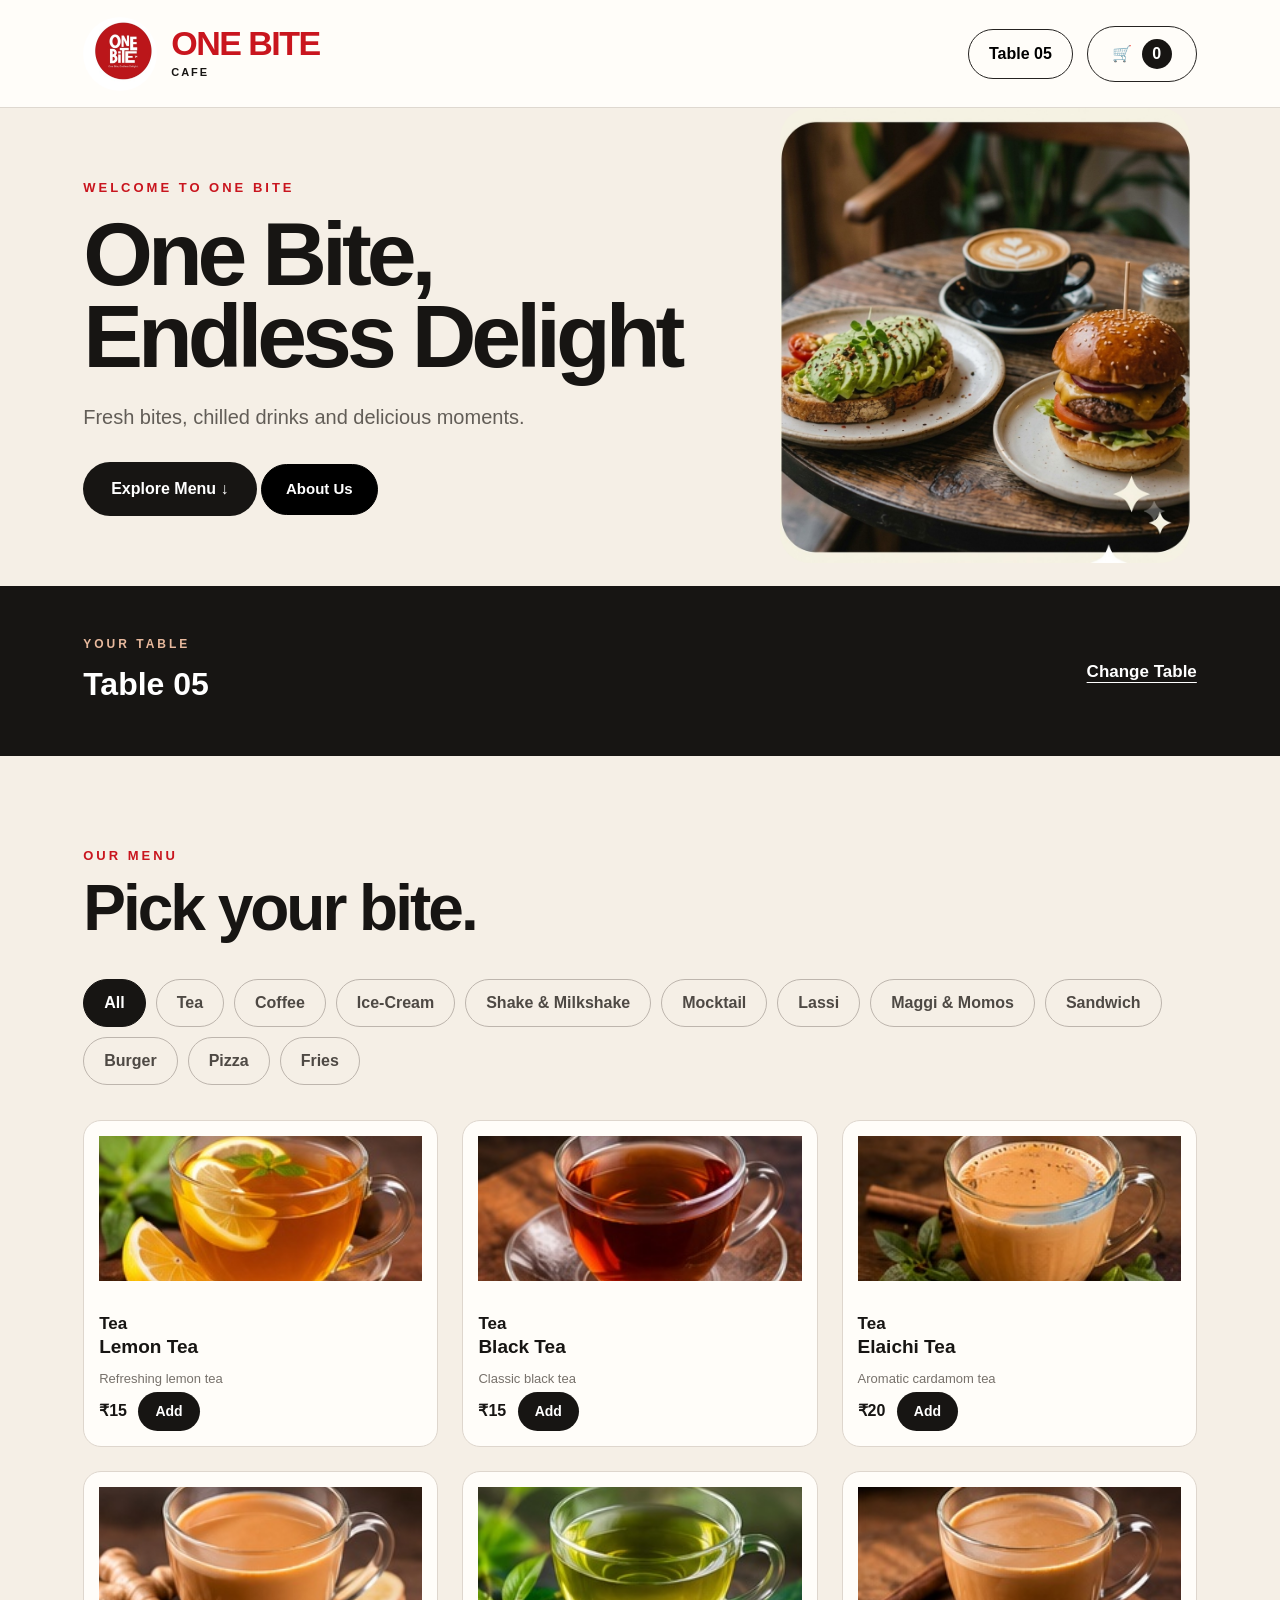
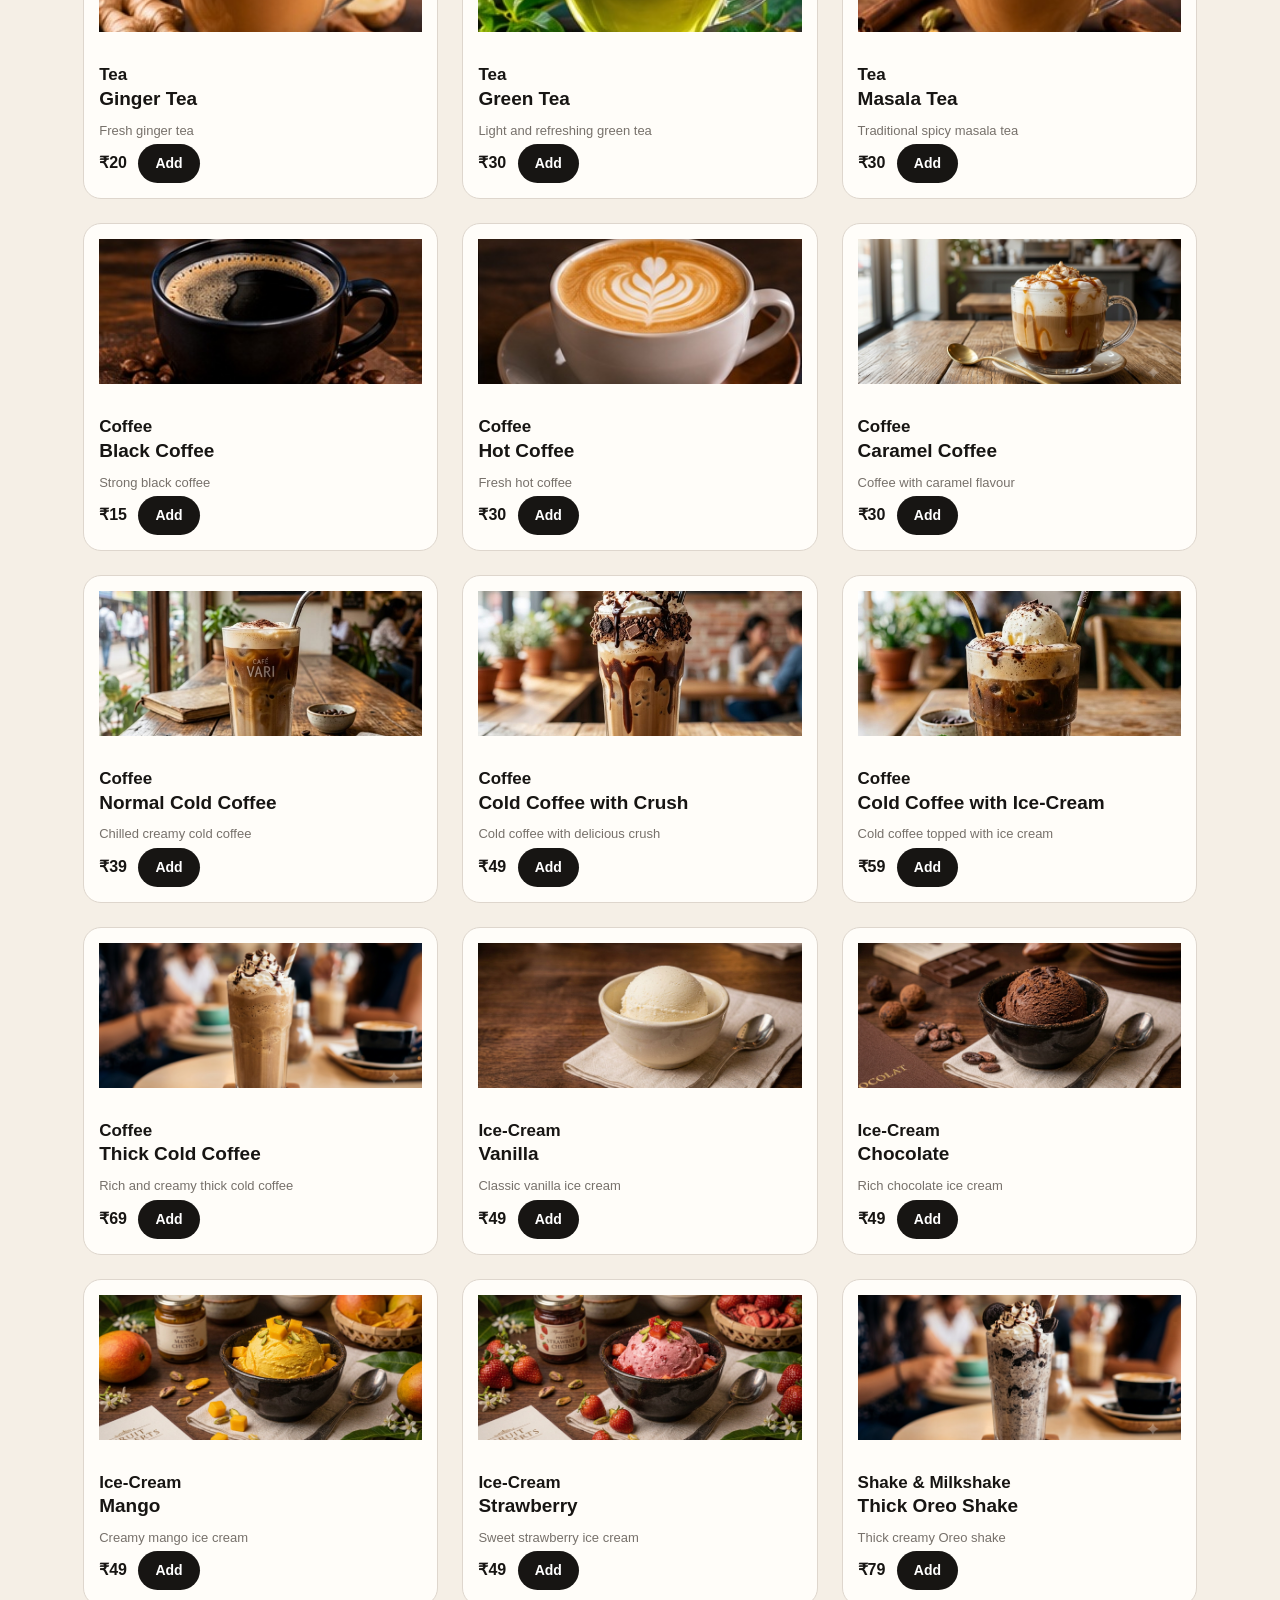
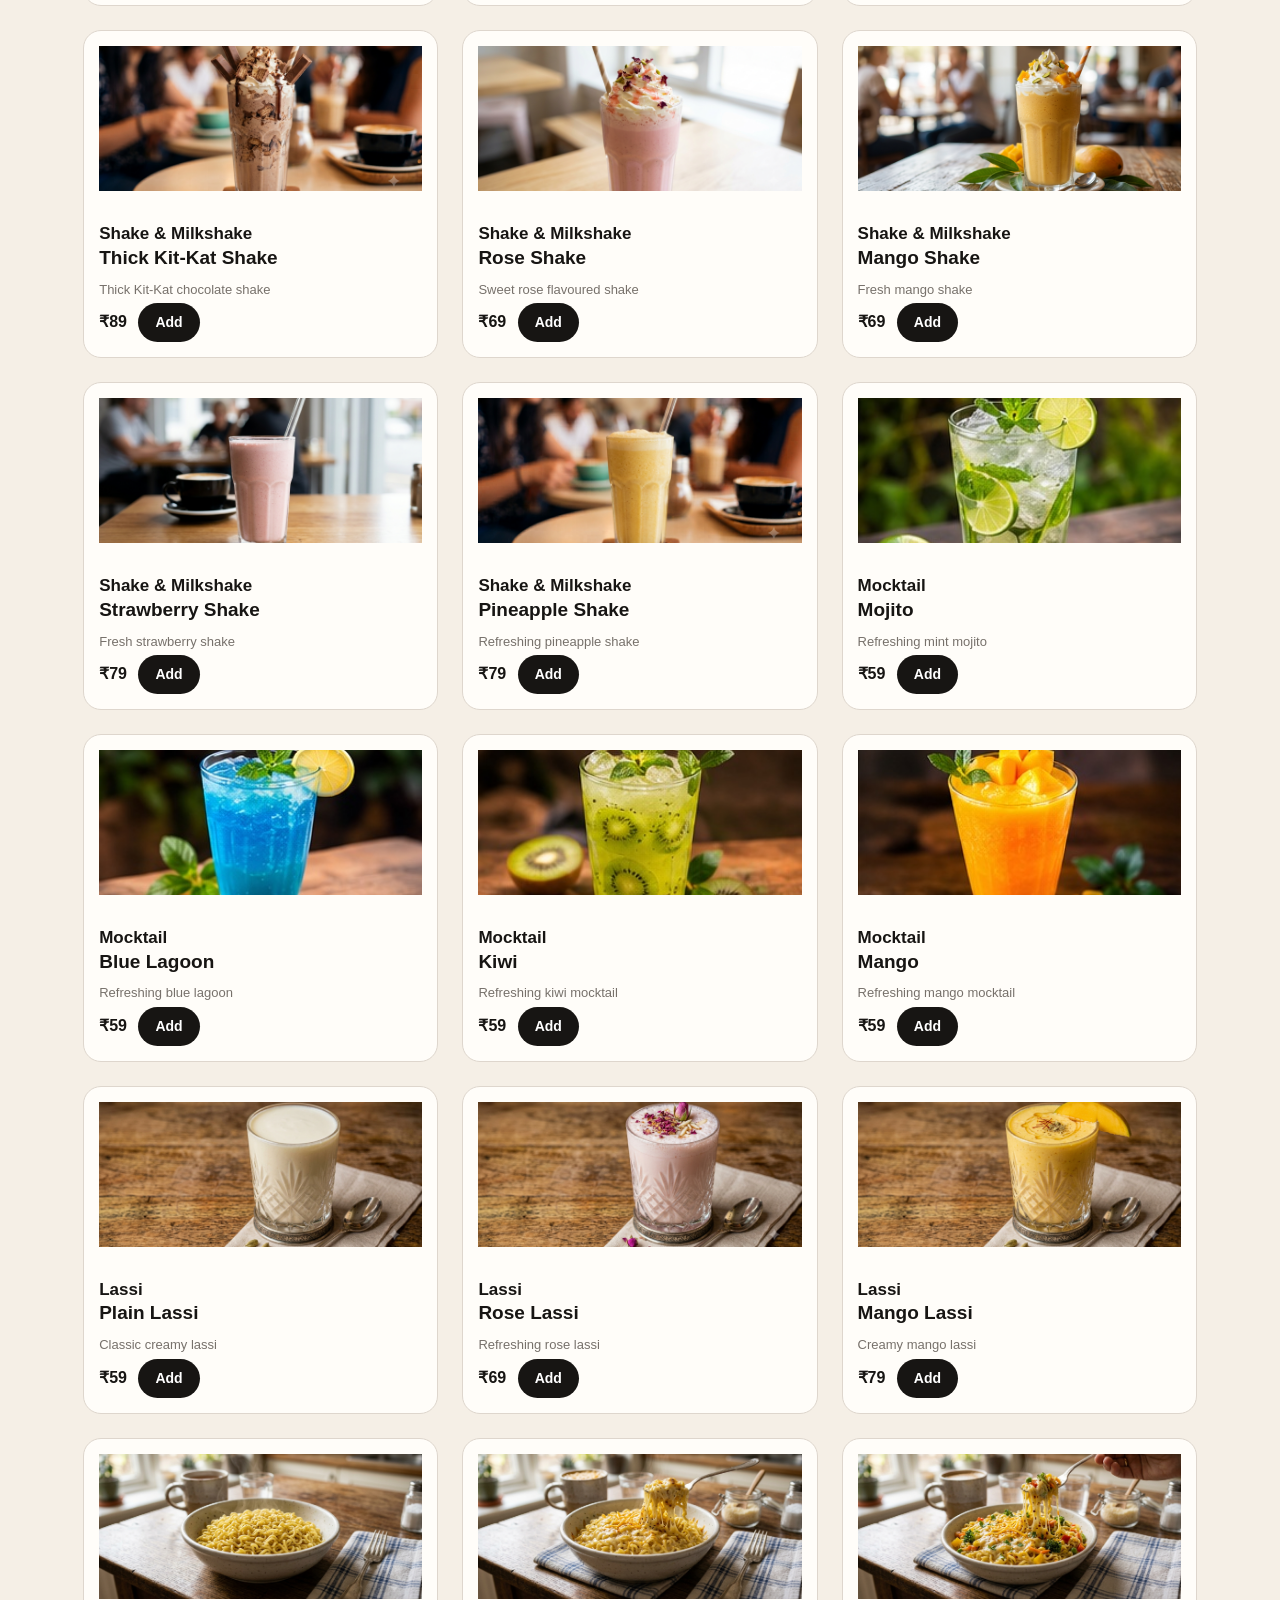
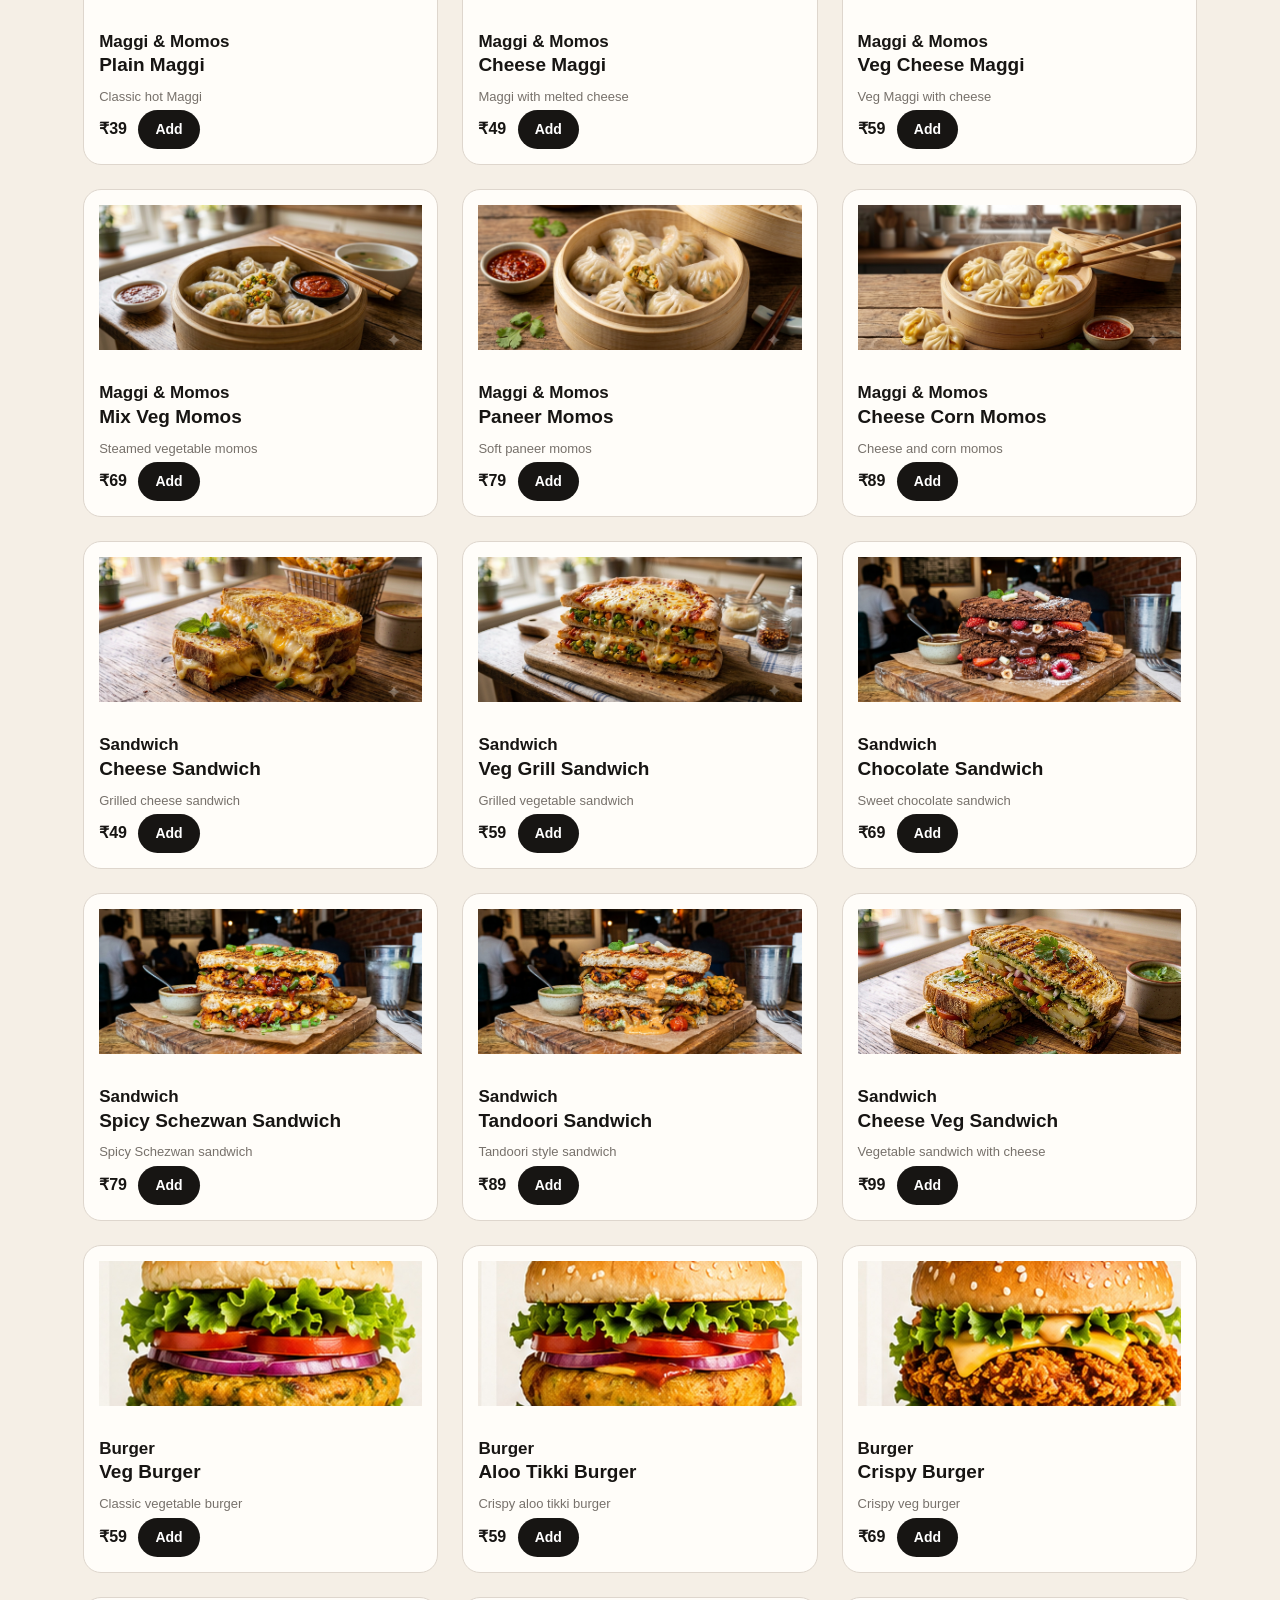
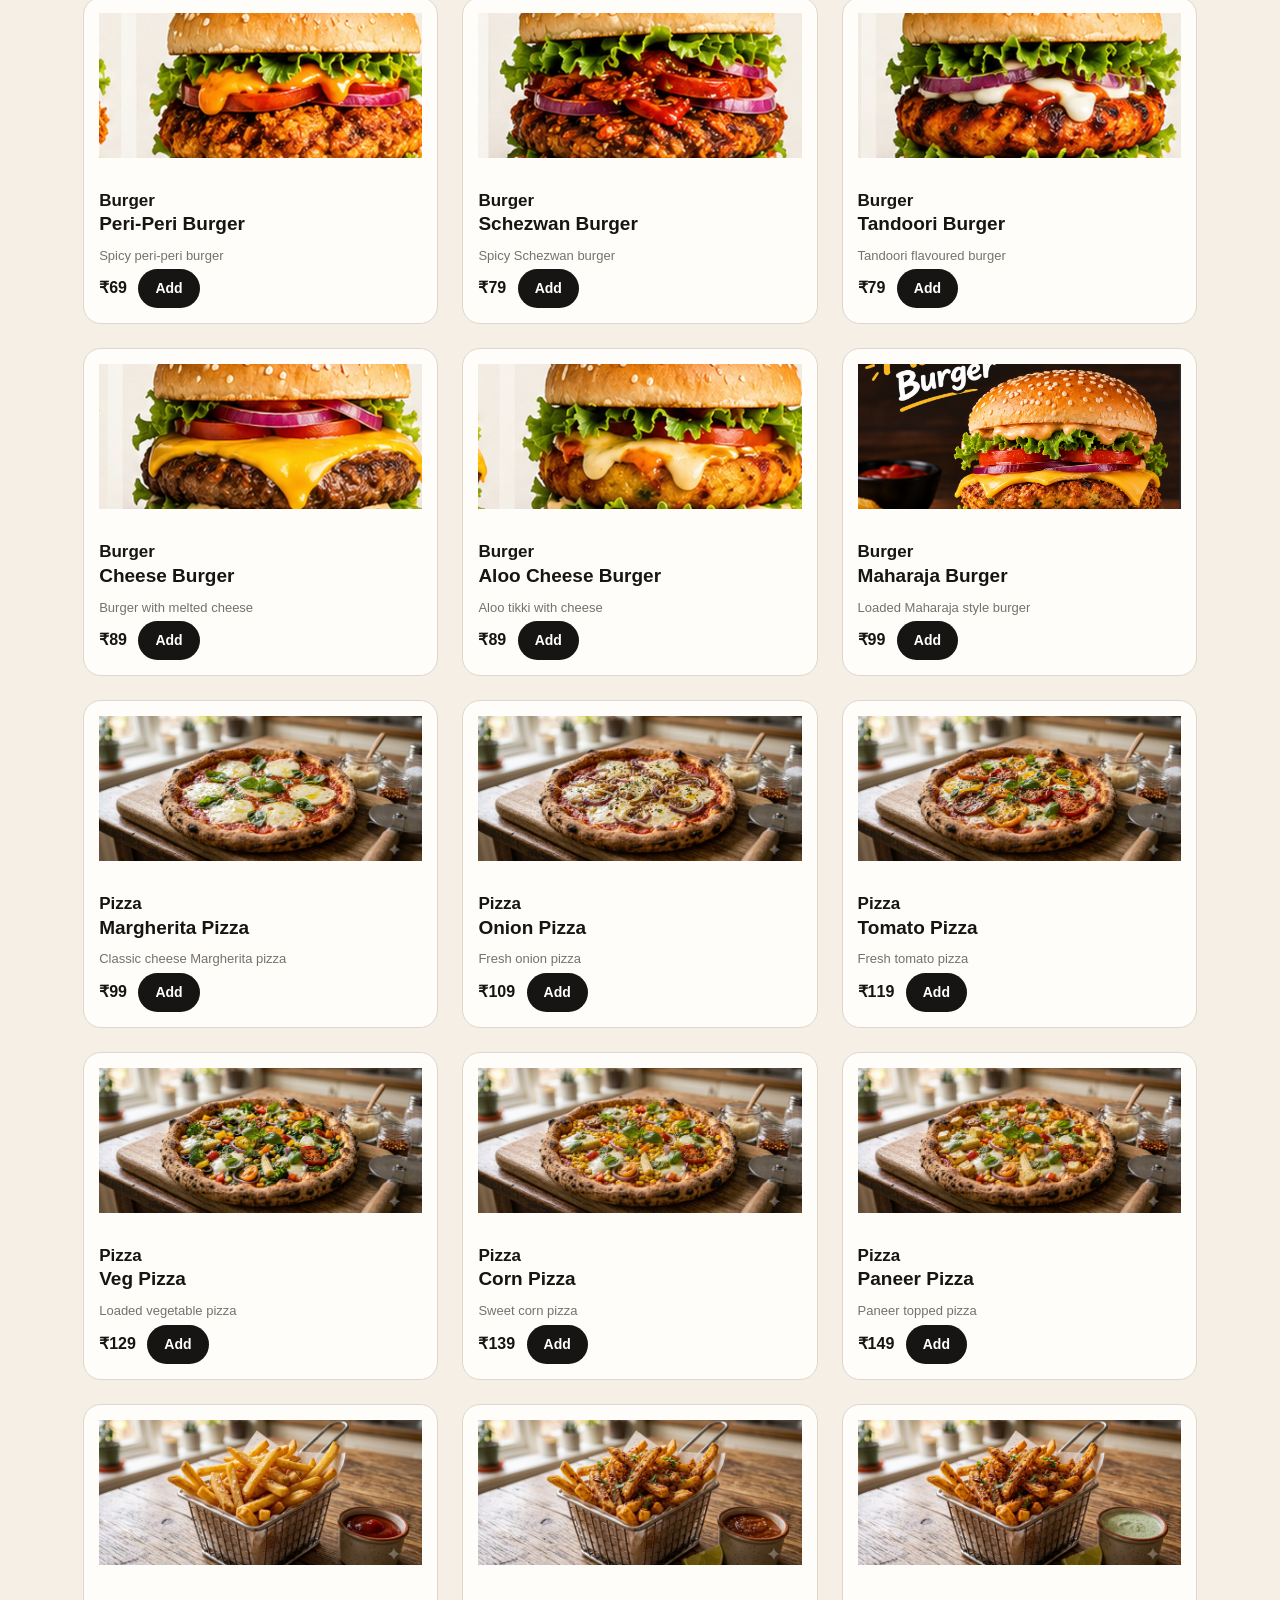
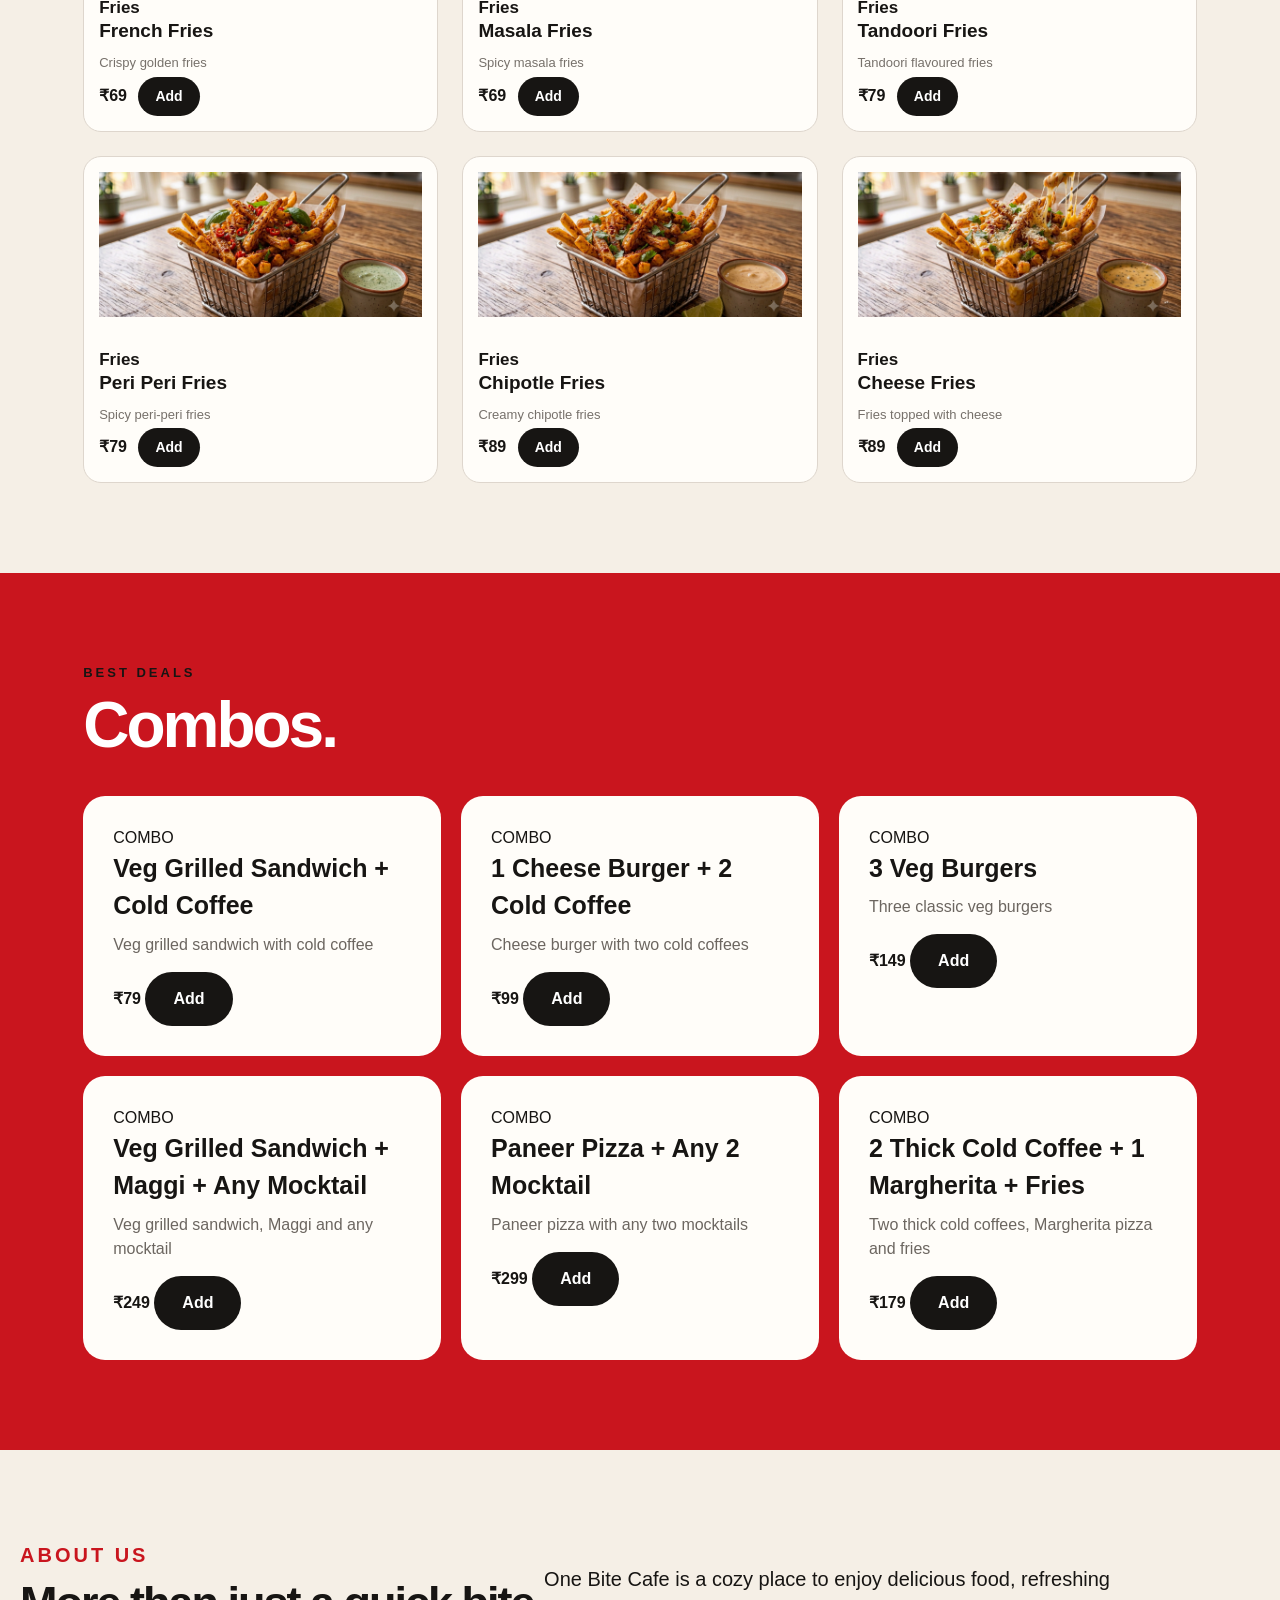
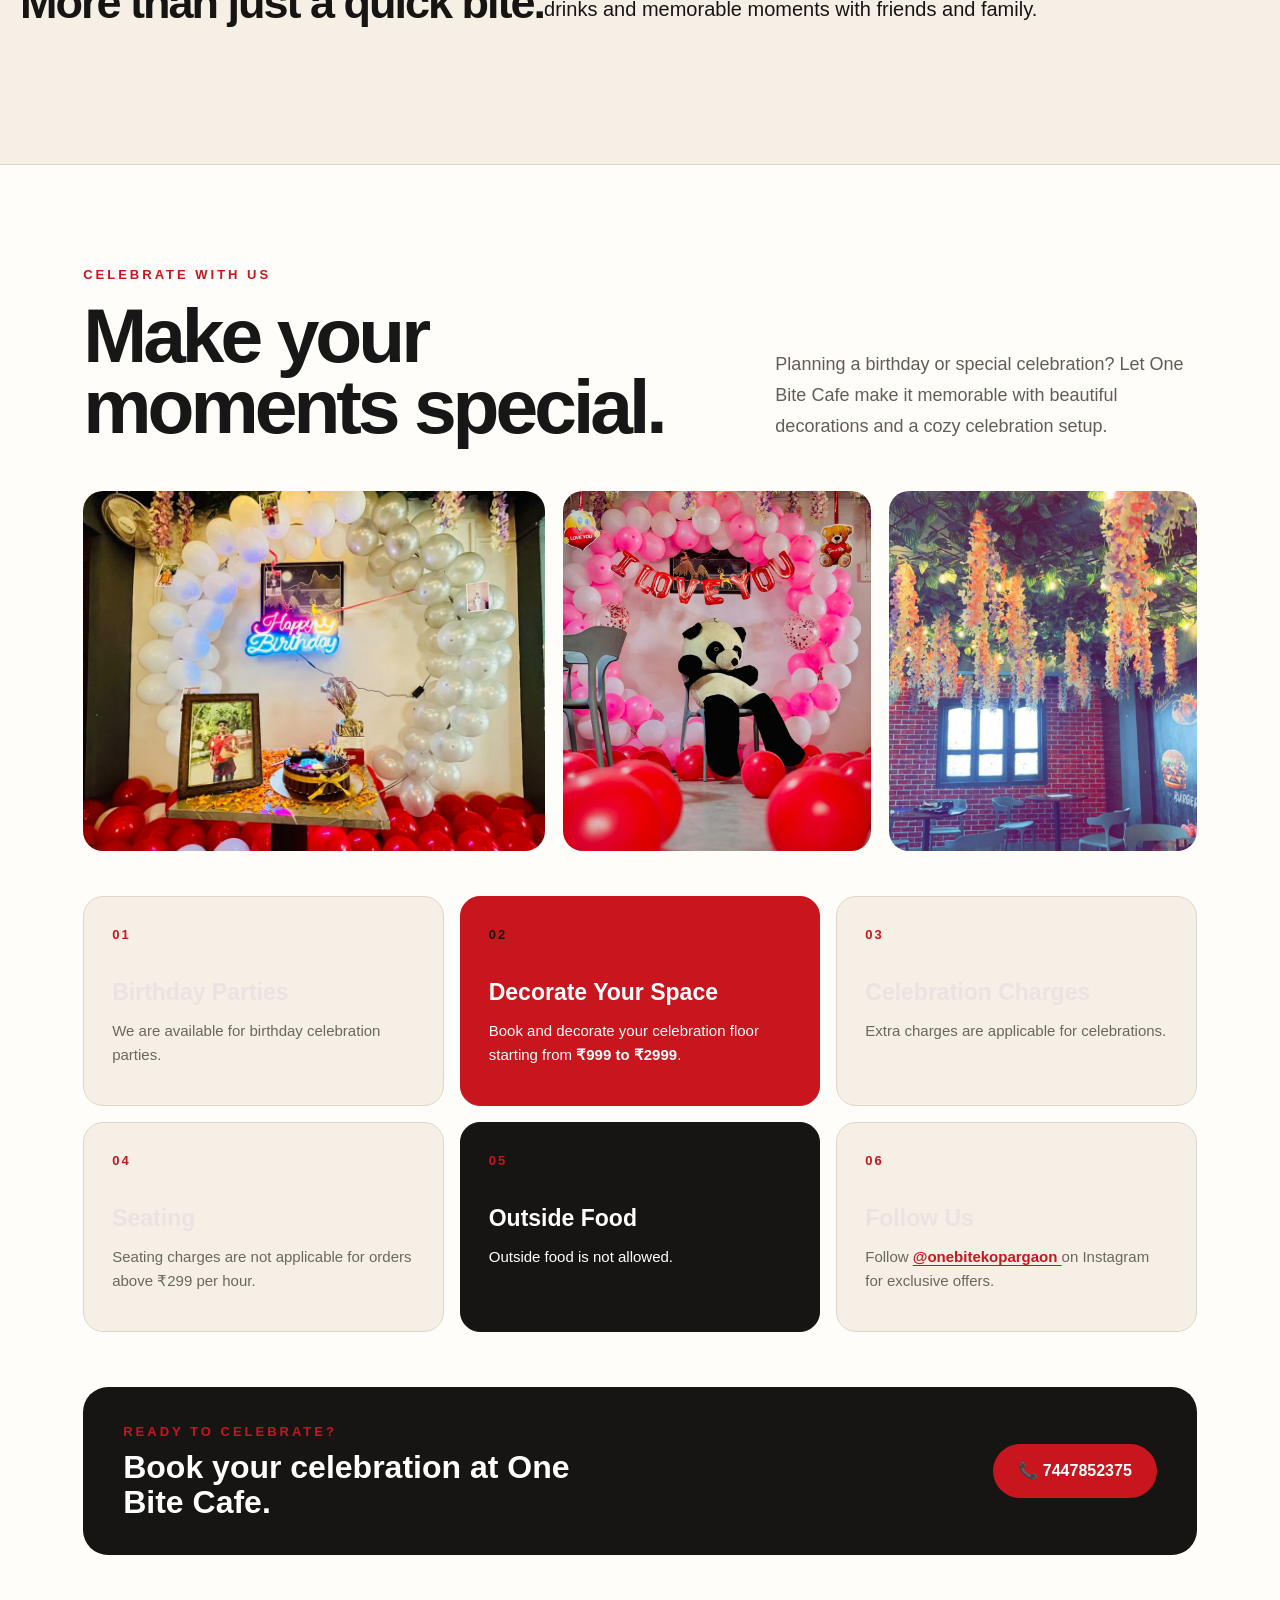
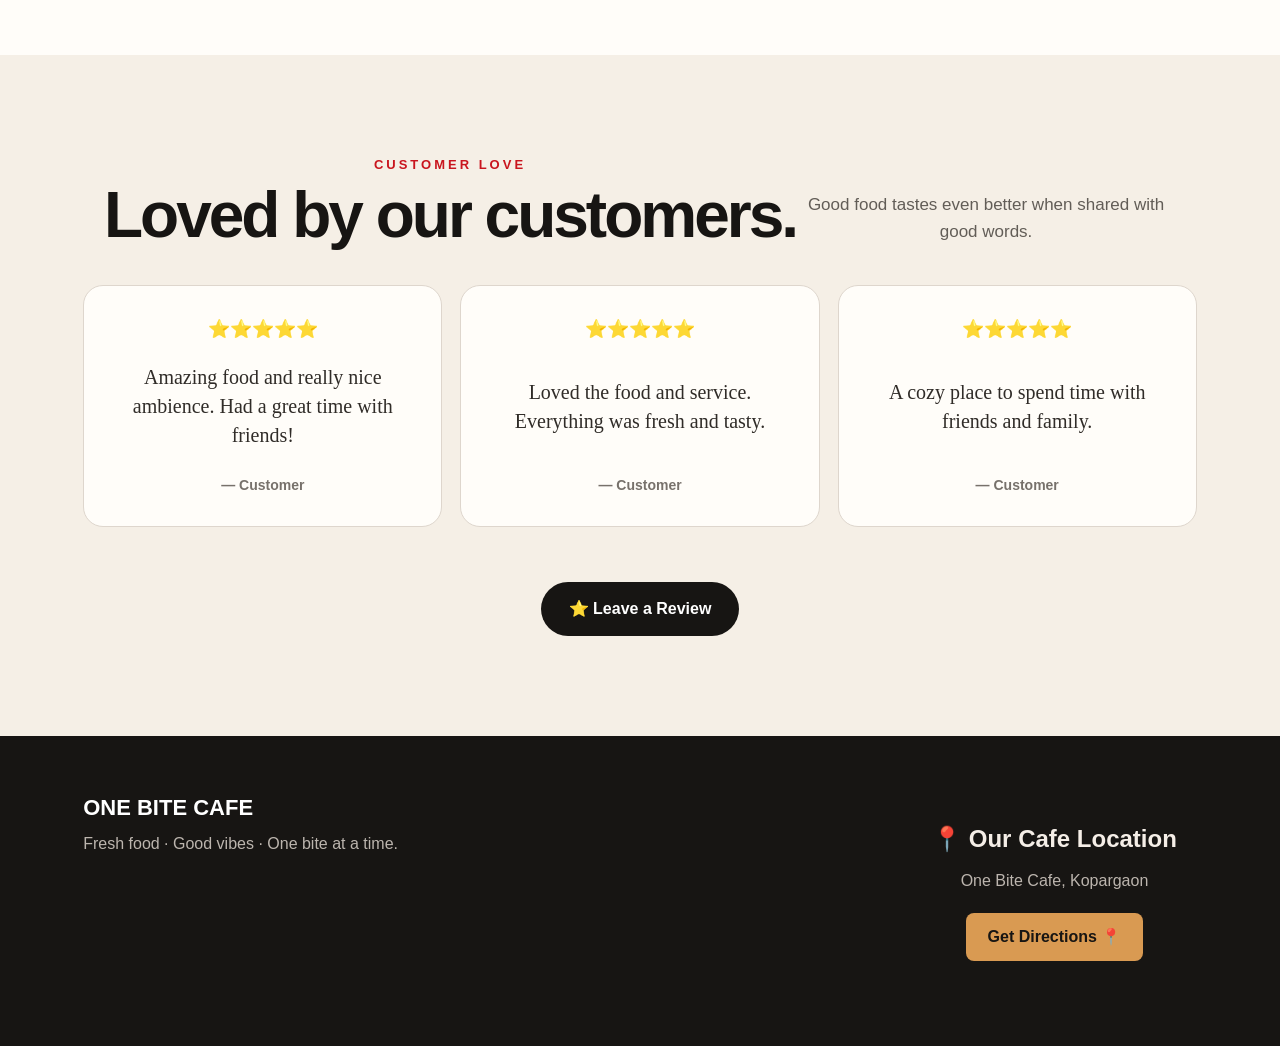
==== commit 9f2a9976: "Fix CORS and add customer order tracking updates" ====
--- a/netlify-site/index.html
+++ b/netlify-site/index.html
@@ -759,6 +759,11 @@
 
         </div>
 
+<div id="trackingNotification" class="tracking-notification" role="status" aria-live="polite">
+    <span class="notification-icon">🔔</span>
+    <span id="trackingNotificationText">Your order has been received!</span>
+</div>
+
 
         <div class="tracking-steps">
 
--- a/netlify-site/style.css
+++ b/netlify-site/style.css
@@ -3558,3 +3558,51 @@
     }
 }
 
+
+.cafe-location {
+    text-align: center;
+    padding: 30px 20px;
+    color: #f5eee7;
+}
+
+.cafe-location h2 {
+    margin-bottom: 12px;
+}
+
+.cafe-location p {
+    margin-bottom: 20px;
+}
+
+.location-btn {
+    display: inline-block;
+    padding: 12px 22px;
+    background: #d99a52;
+    color: #171513;
+    text-decoration: none;
+    border-radius: 8px;
+    font-weight: bold;
+}
+
+.location-btn:hover {
+    background: #efb66f;
+}
+
+/* Customer order status notification */
+.tracking-notification {
+    display: flex;
+    align-items: center;
+    gap: 10px;
+    padding: 14px 16px;
+    margin: 18px 0;
+    border-radius: 12px;
+    background: #fff3df;
+    color: #684319;
+    border: 1px solid #f0d4a8;
+    font-weight: 600;
+    line-height: 1.4;
+}
+
+.notification-icon {
+    font-size: 22px;
+    flex-shrink: 0;
+}
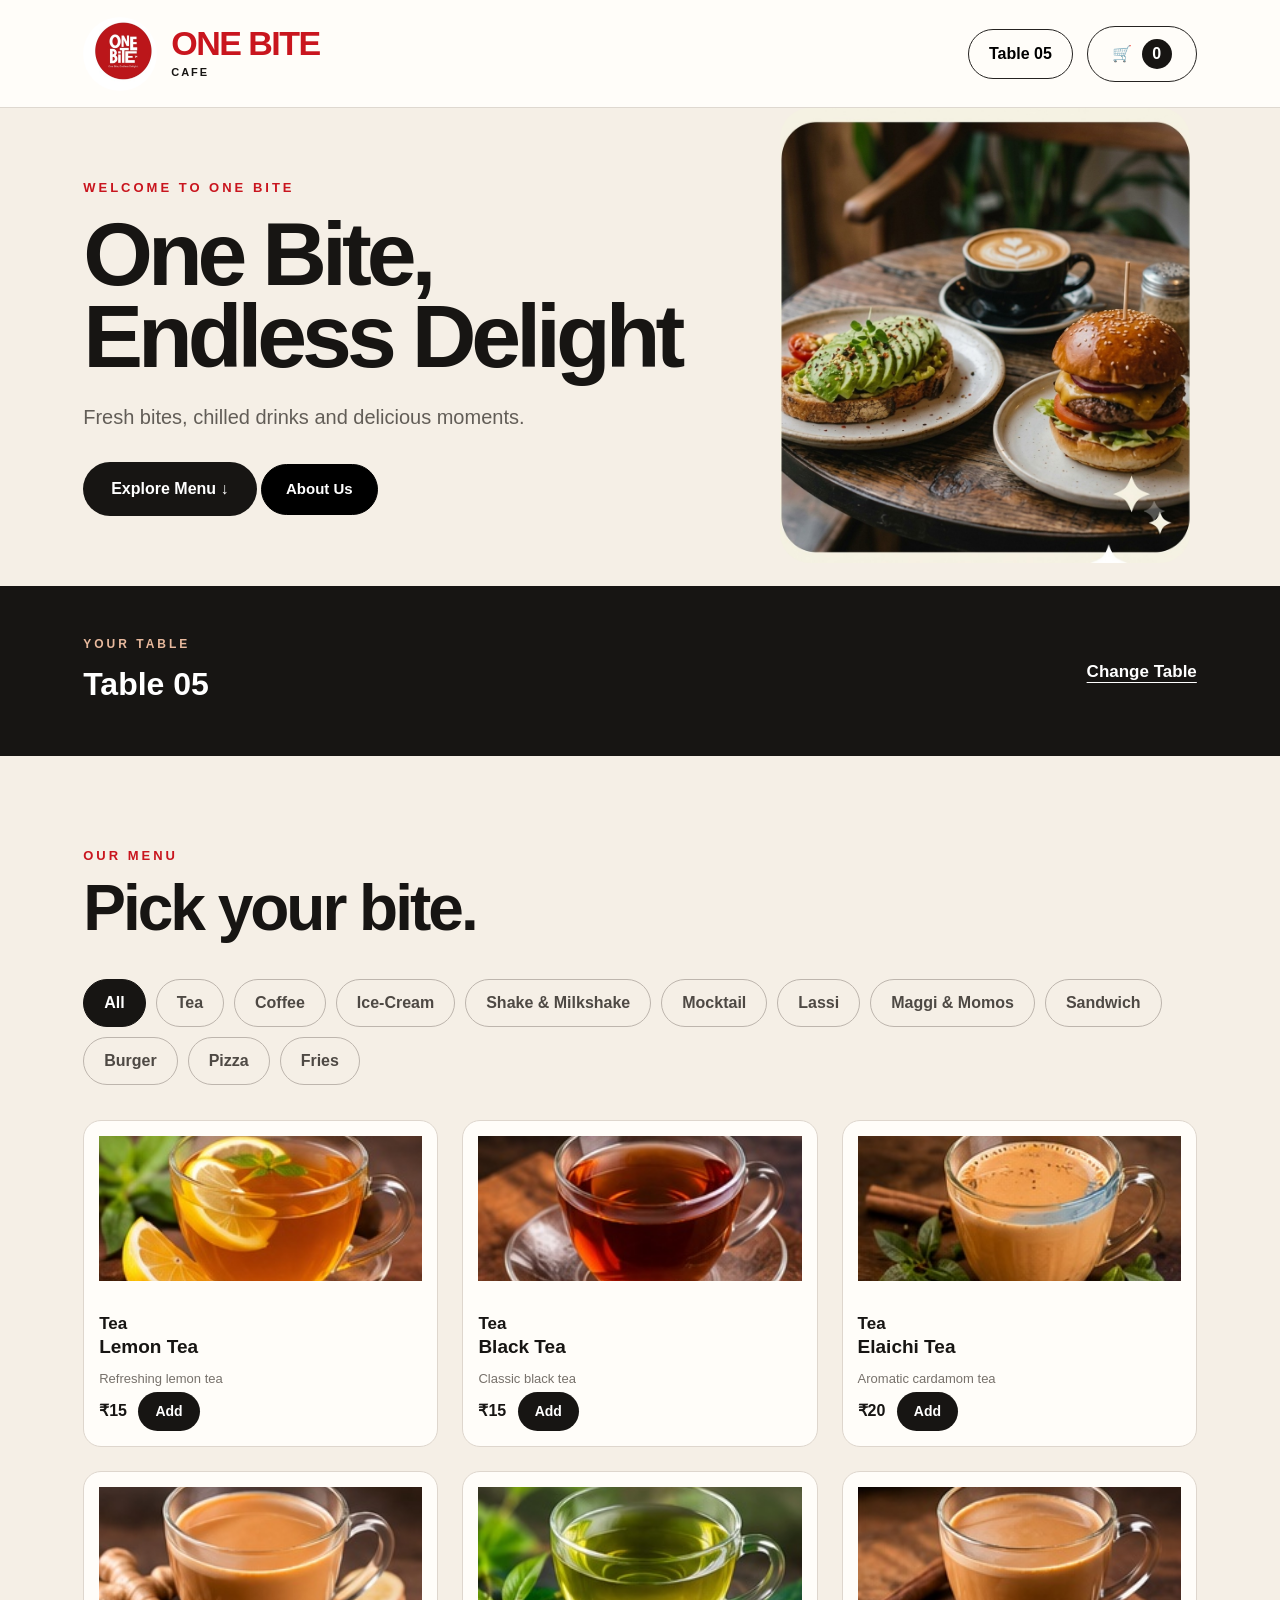
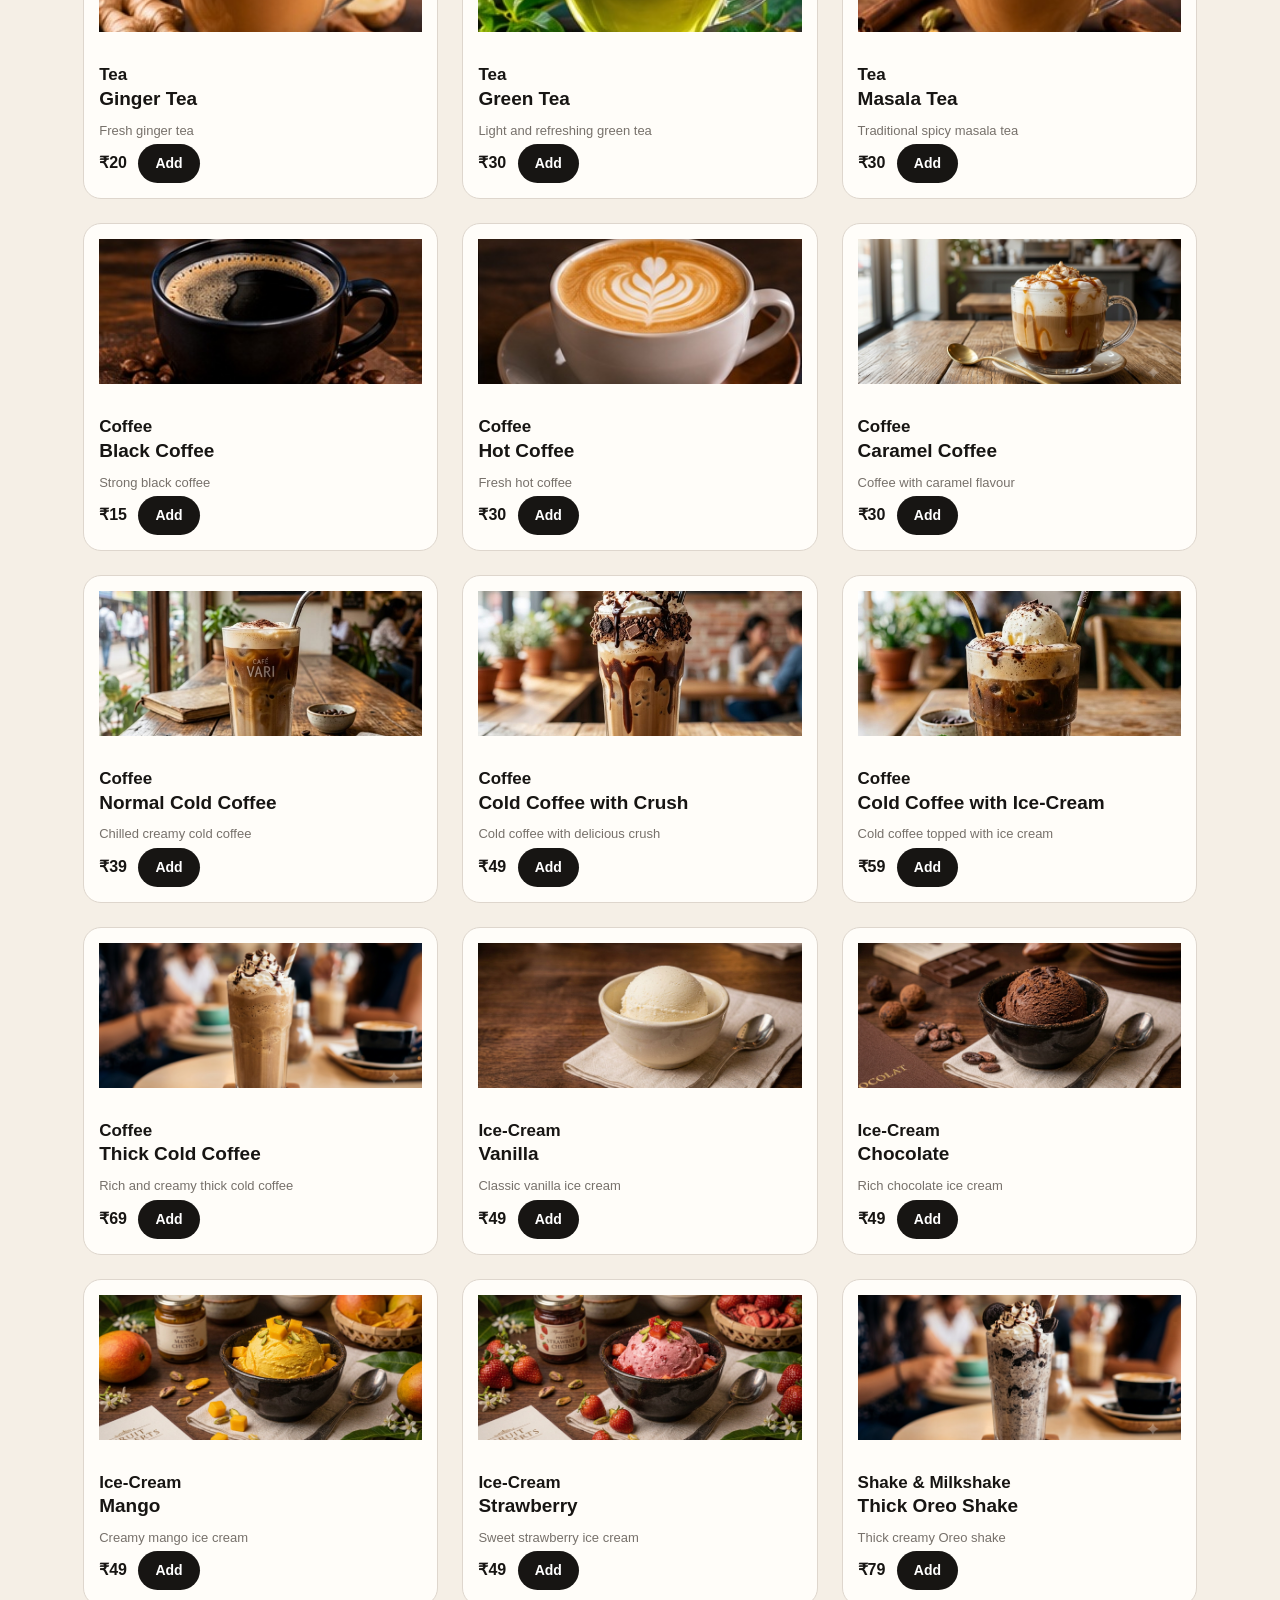
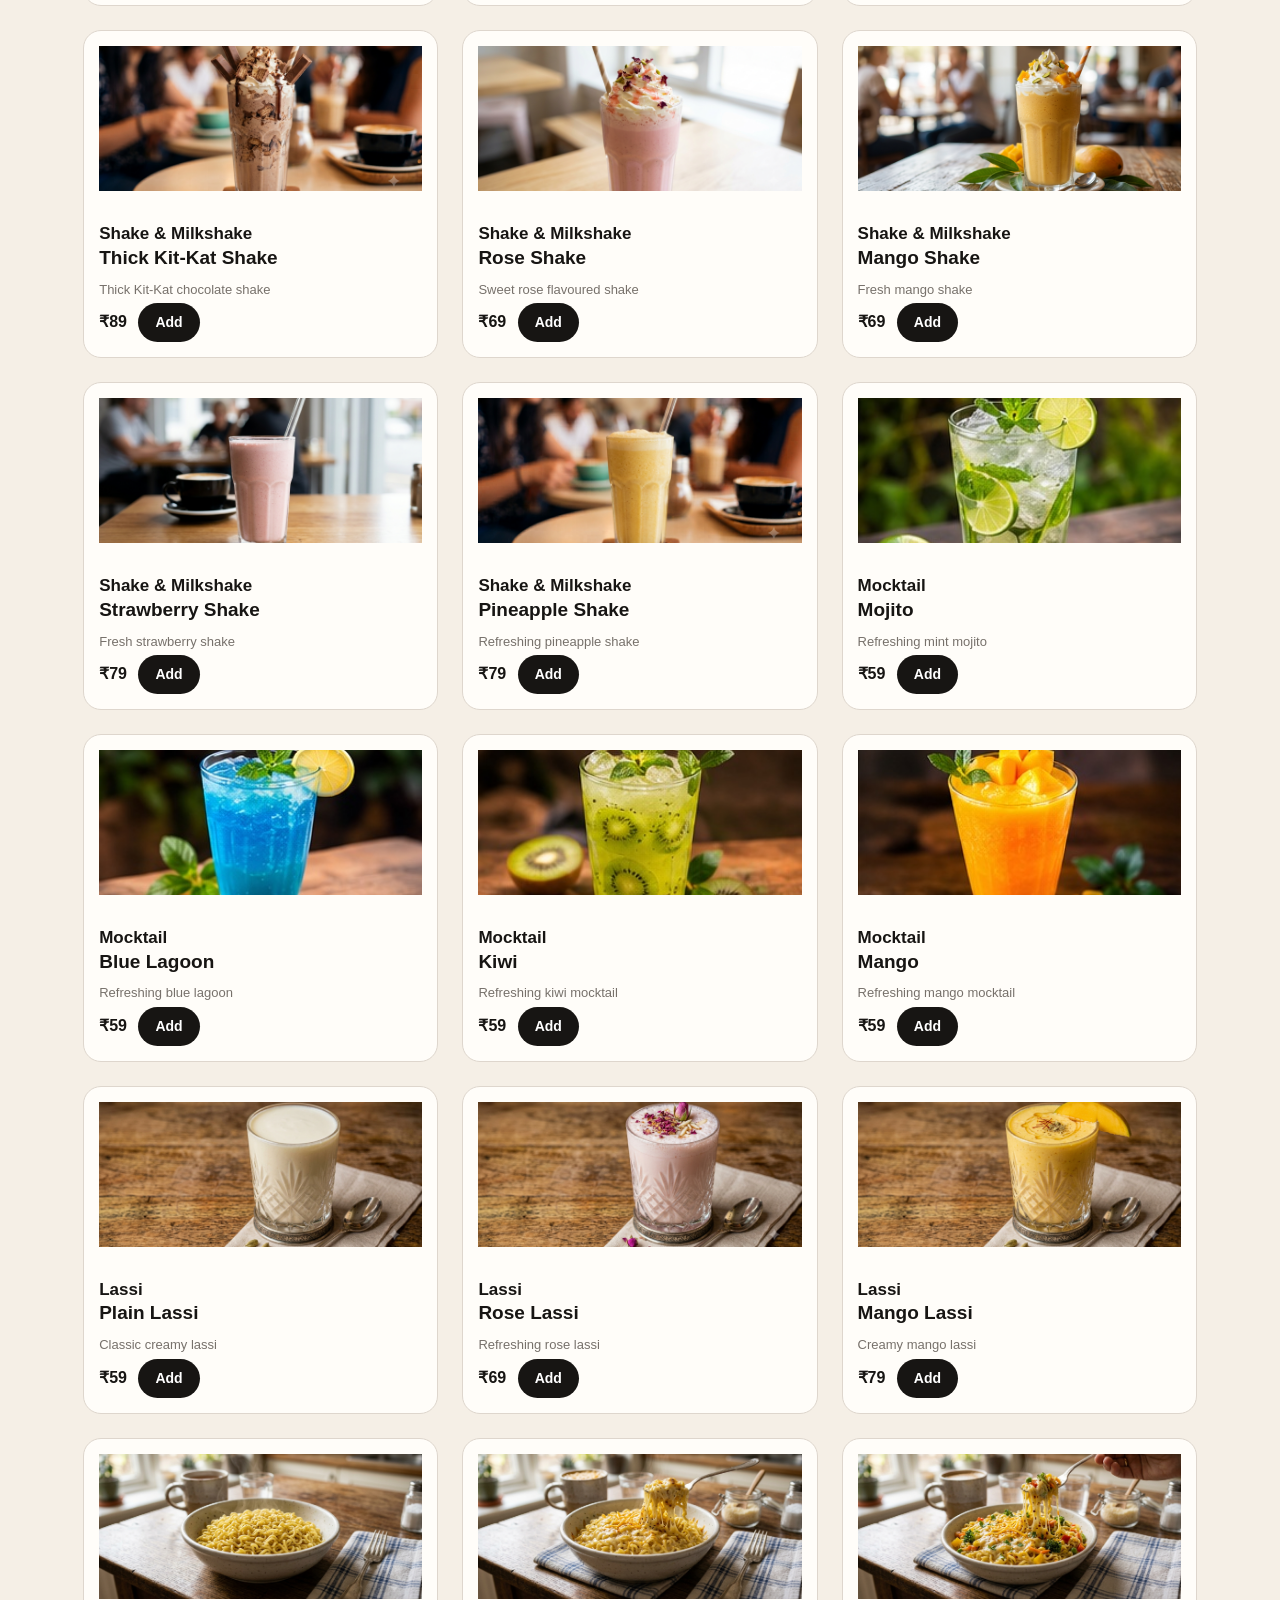
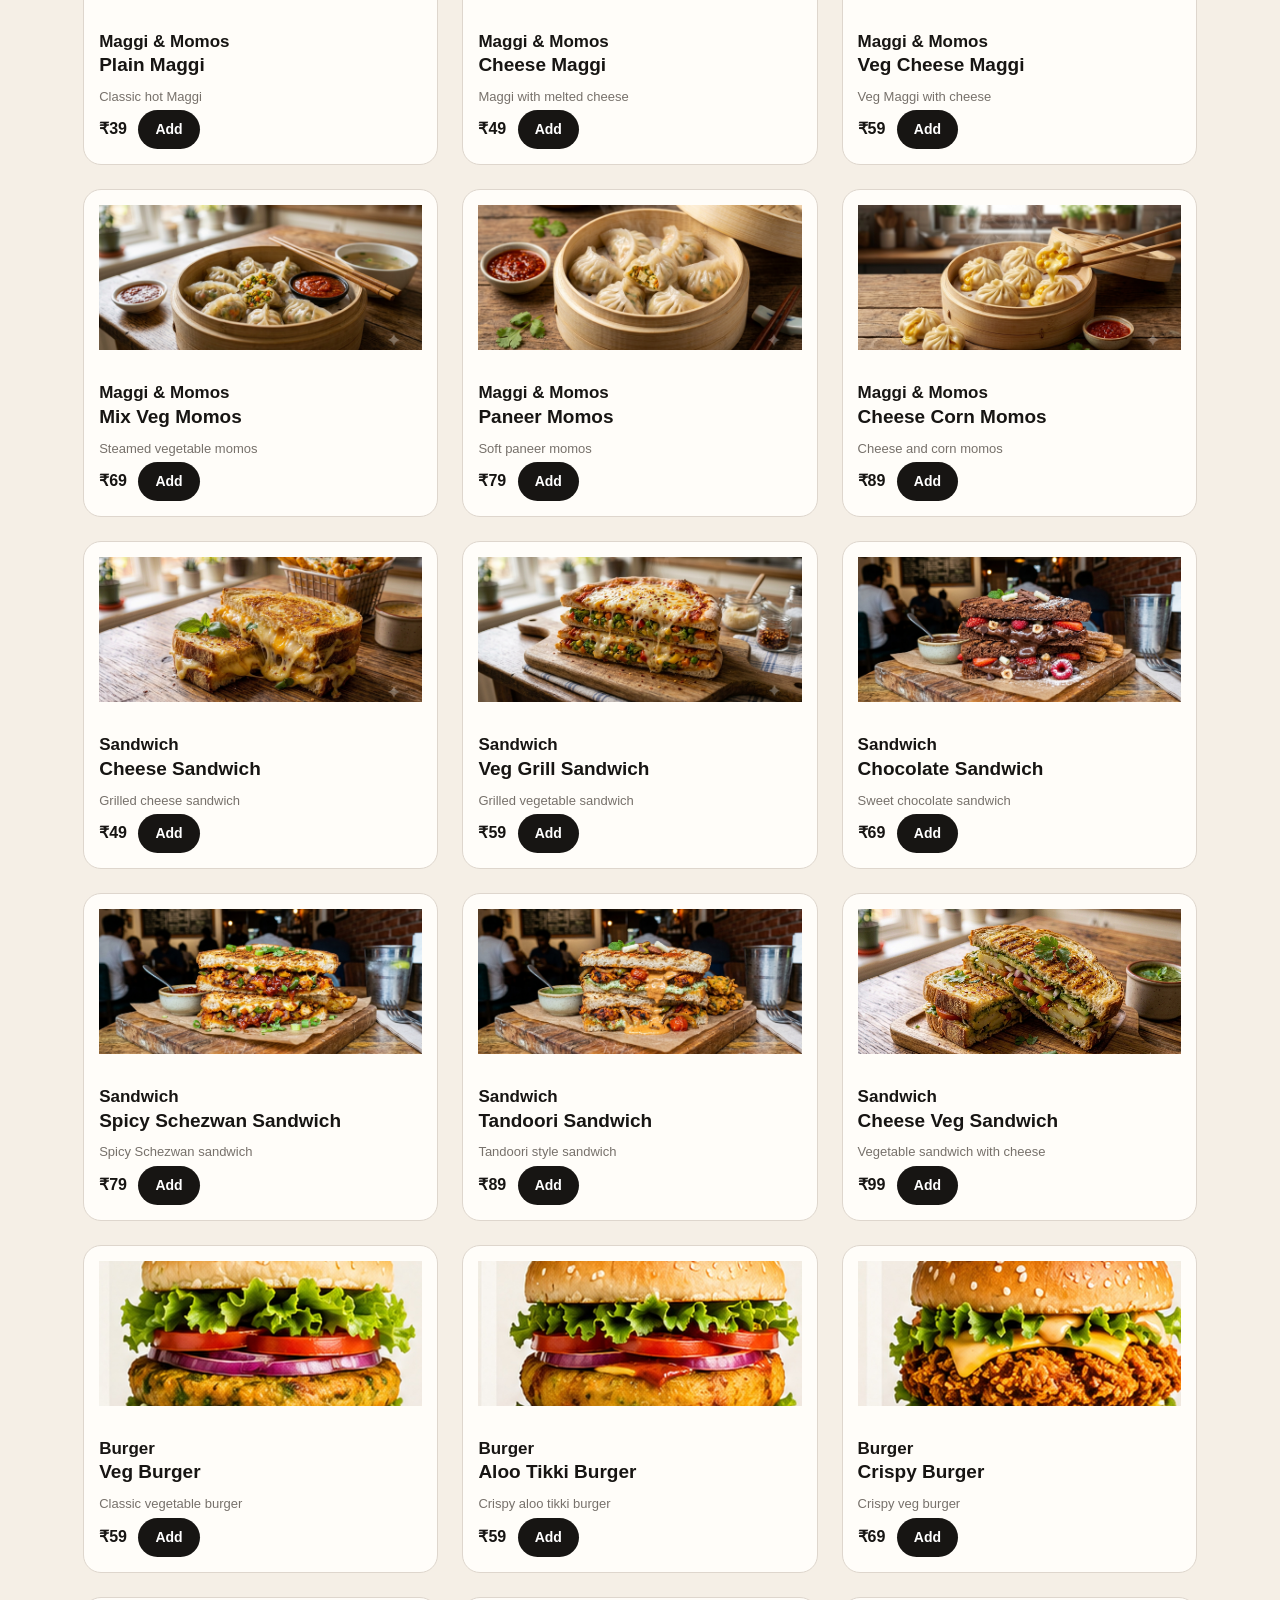
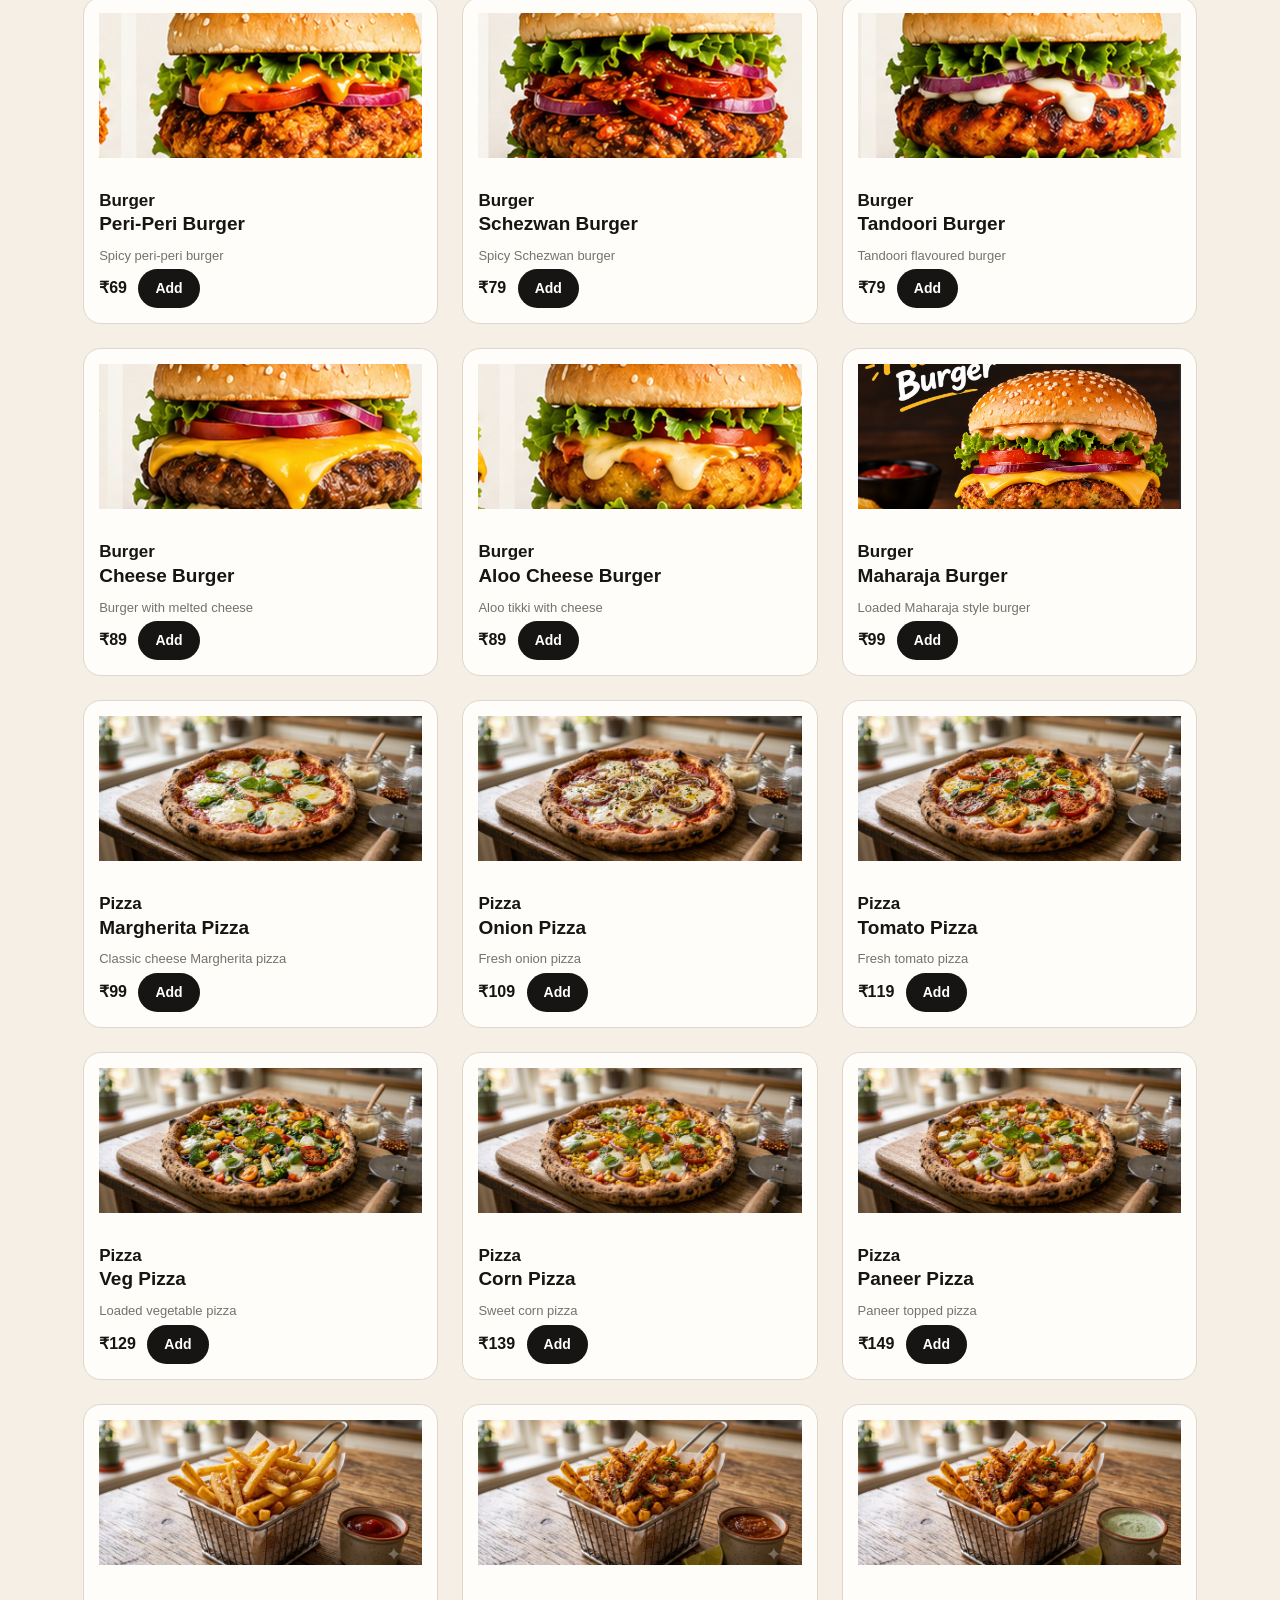
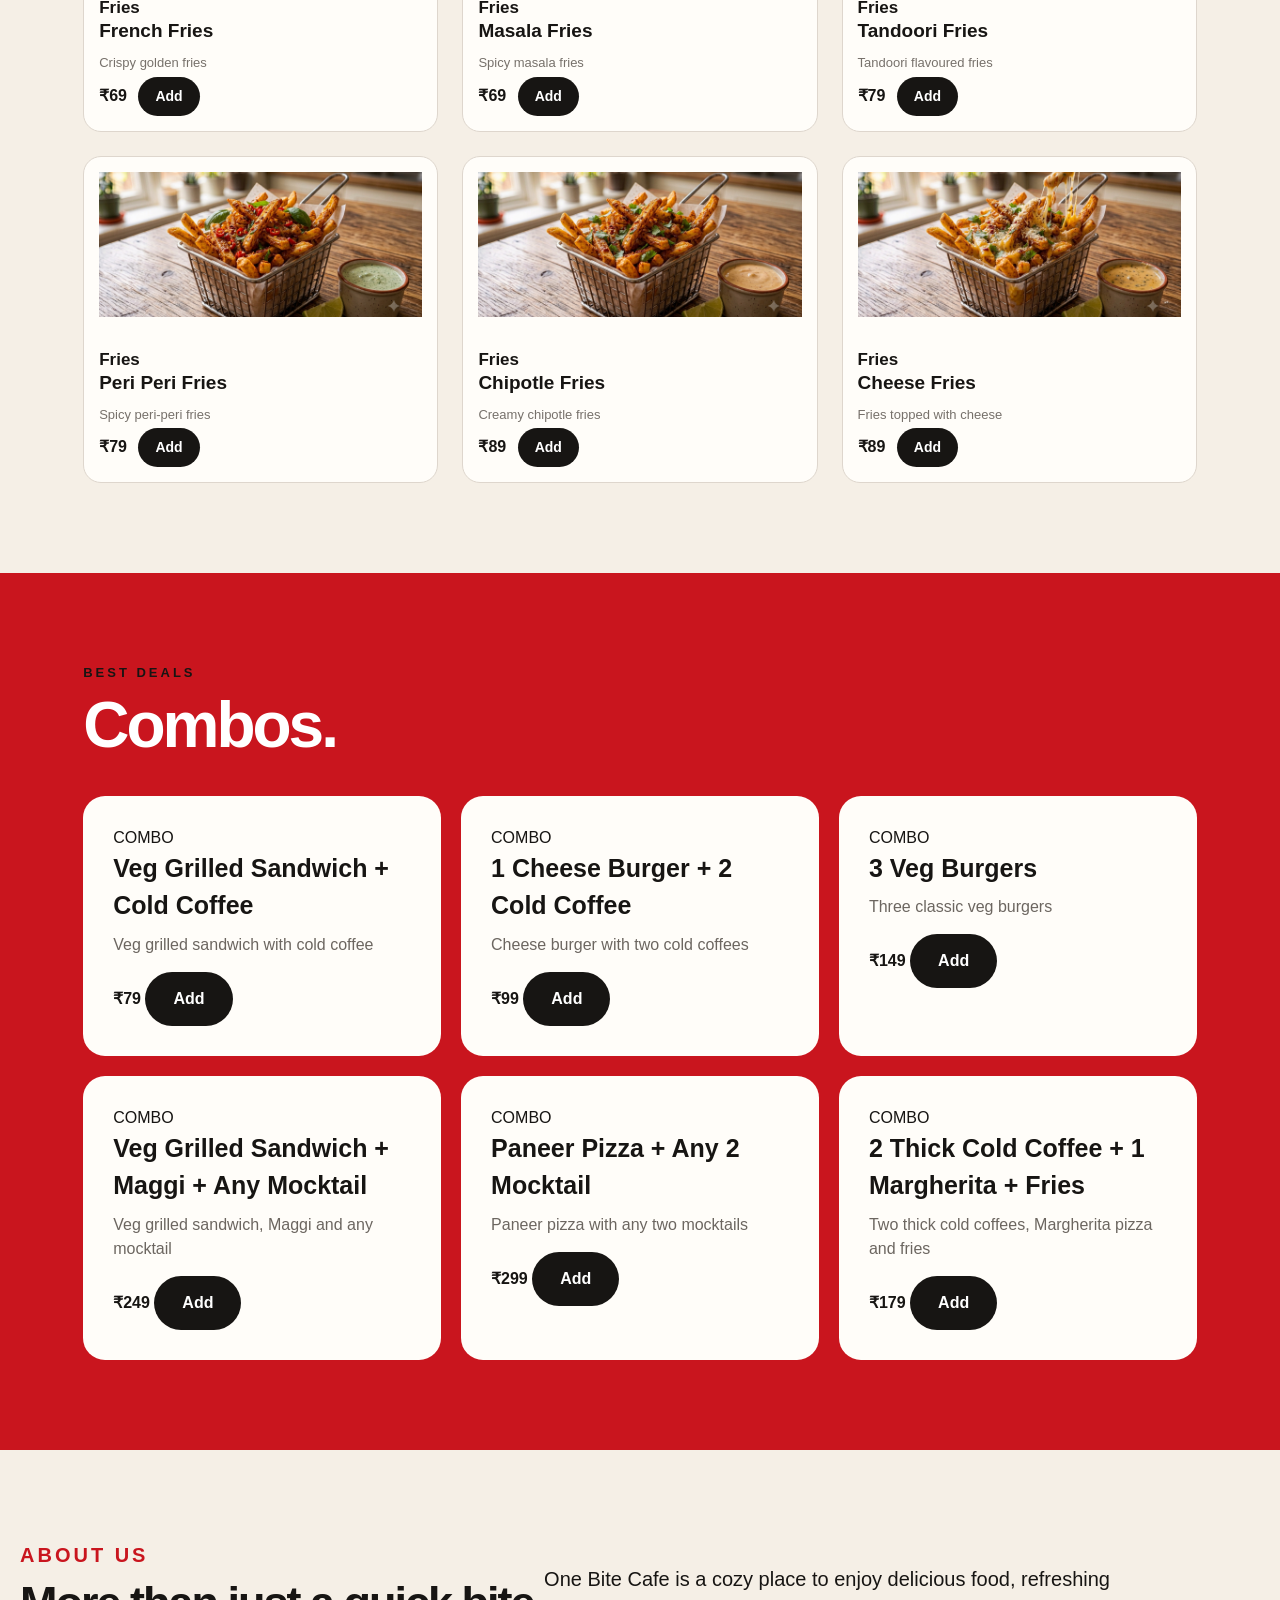
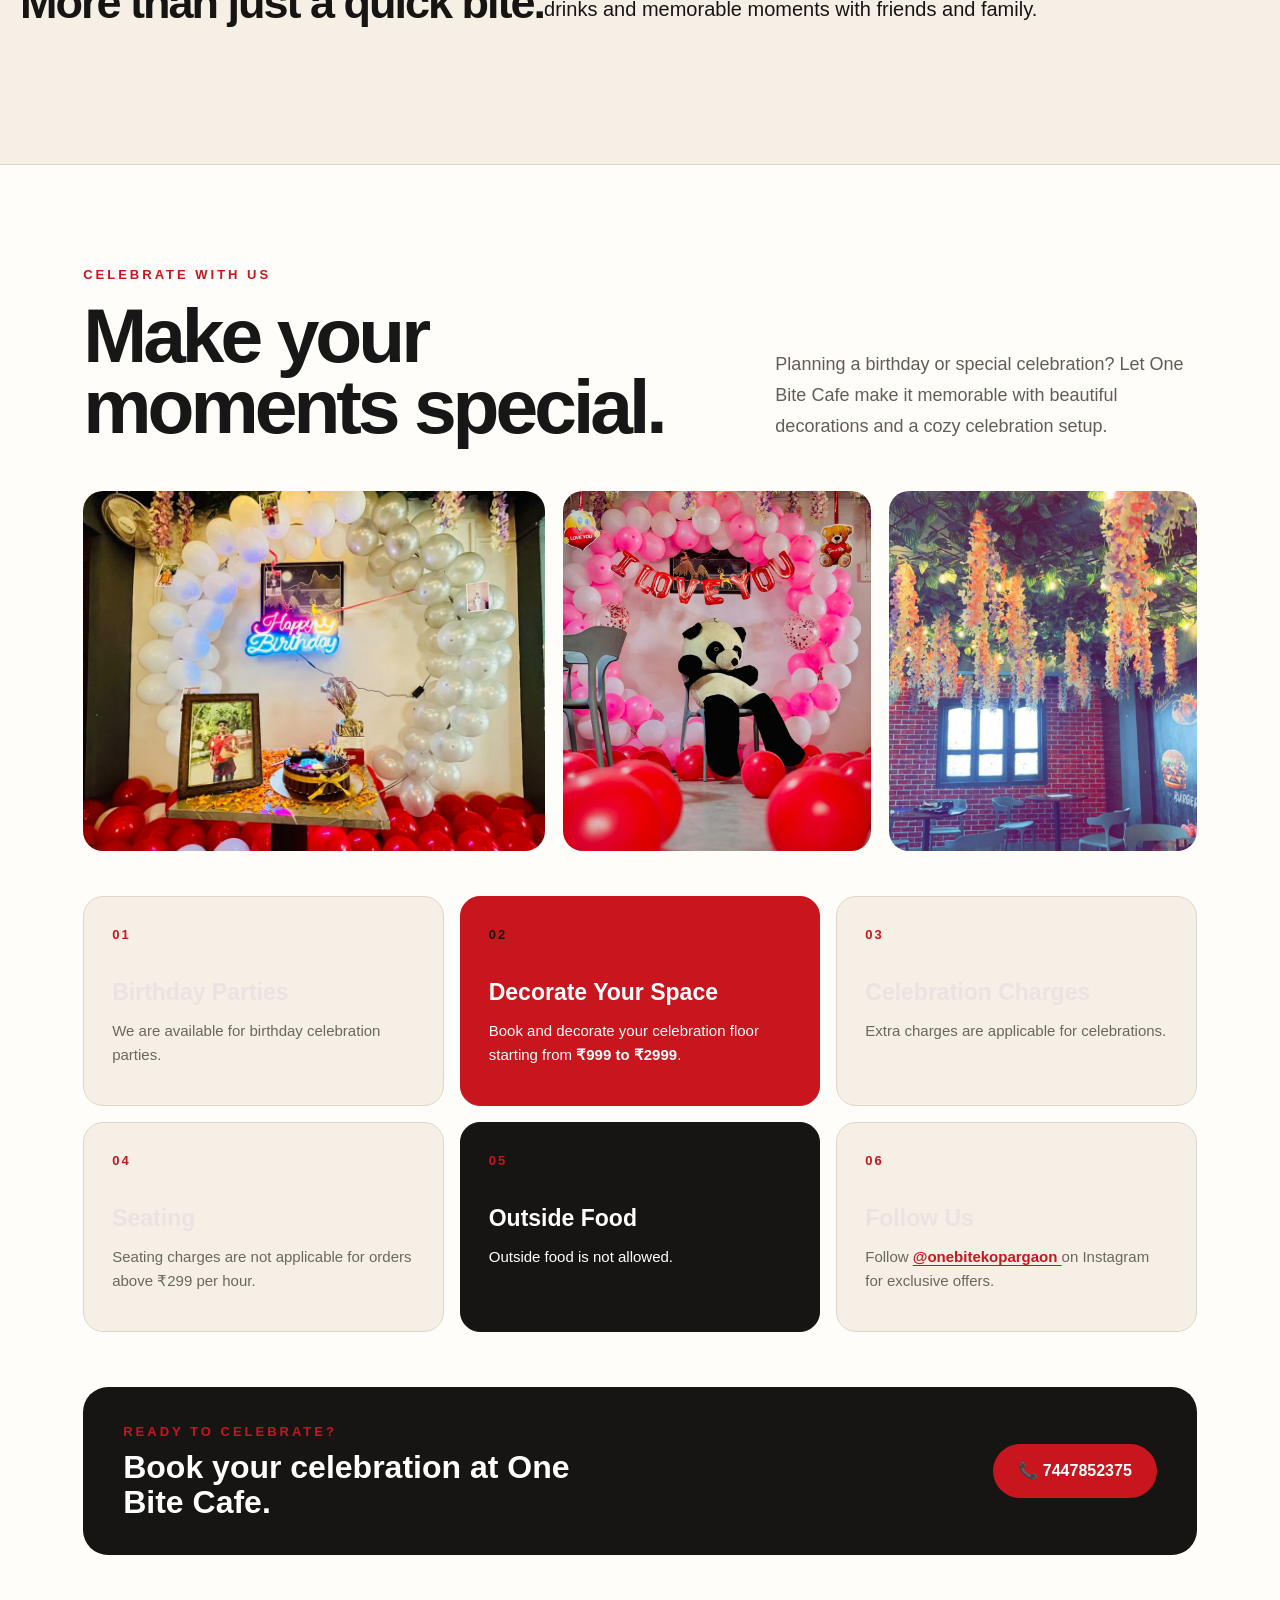
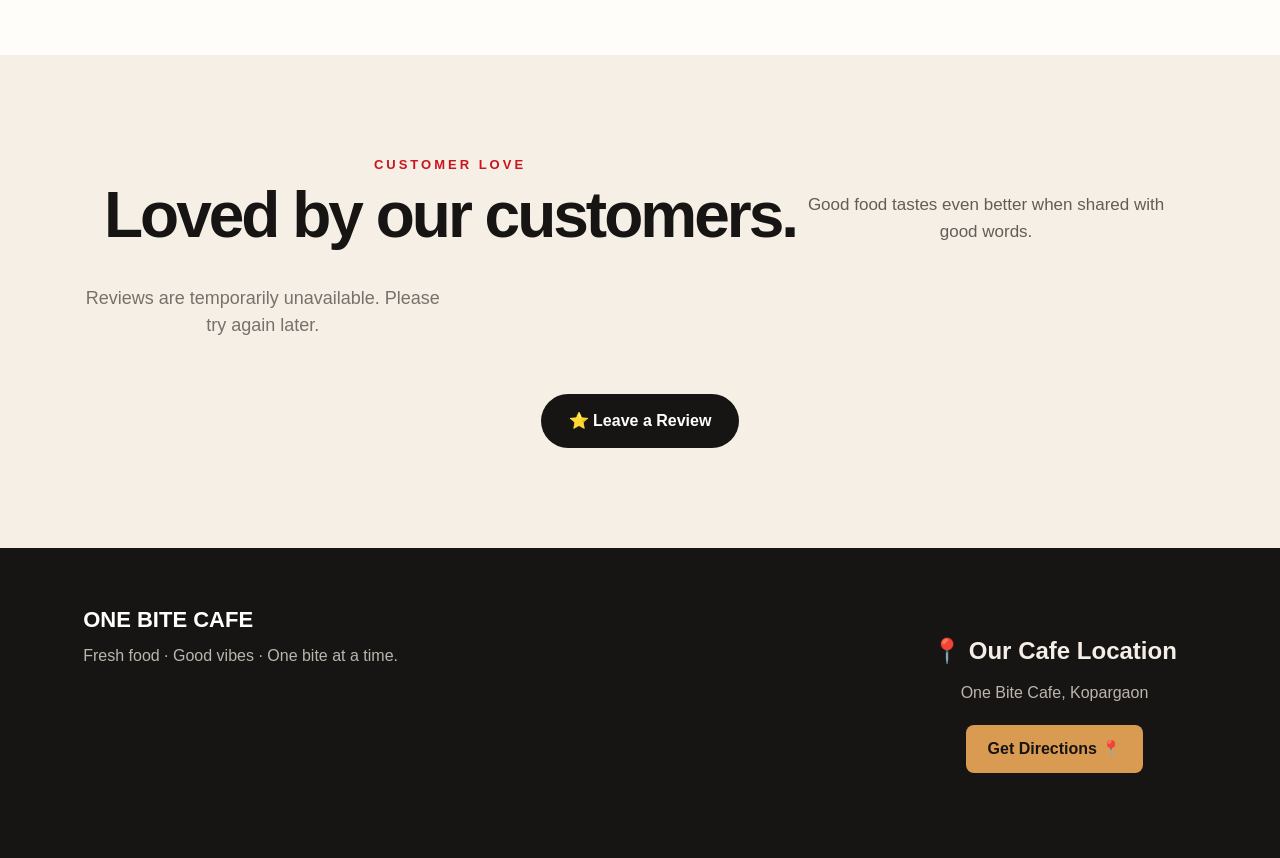
==== commit 9a9b5a34: "Add shared customer reviews API" ====
--- a/netlify-site/index.html
+++ b/netlify-site/index.html
@@ -466,63 +466,13 @@
 
     <!-- REVIEWS -->
 
-    <div class="reviews-grid">
-
-        <div class="review-card">
-
-            <div class="review-stars">
-                ⭐⭐⭐⭐⭐
-            </div>
-
-            <p class="review-text">
-                Amazing food and really nice ambience.
-                Had a great time with friends!
-            </p>
-
-            <strong>
-                — Customer
-            </strong>
-
-        </div>
-
-
-        <div class="review-card">
-
-            <div class="review-stars">
-                ⭐⭐⭐⭐⭐
-            </div>
-
-            <p class="review-text">
-                Loved the food and service.
-                Everything was fresh and tasty.
-            </p>
-
-            <strong>
-                — Customer
-            </strong>
-
-        </div>
-
-
-        <div class="review-card">
-
-            <div class="review-stars">
-                ⭐⭐⭐⭐⭐
-            </div>
-
-            <p class="review-text">
-                A cozy place to spend time
-                with friends and family.
-            </p>
-
-            <strong>
-                — Customer
-            </strong>
-
-        </div>
-
-    </div>
-
+<div id="reviewsGrid" class="reviews-grid">
+
+    <p class="loading">
+        Loading customer reviews...
+    </p>
+
+</div>
 
     <!-- LEAVE REVIEW -->
 
--- a/netlify-site/style.css
+++ b/netlify-site/style.css
@@ -3606,3 +3606,23 @@
     font-size: 22px;
     flex-shrink: 0;
 }
+
+.delete-order-btn {
+    background: #b42318;
+    color: white;
+    border: none;
+    border-radius: 8px;
+    padding: 10px 16px;
+    cursor: pointer;
+    font-weight: 600;
+    margin-top: 10px;
+}
+
+.delete-order-btn:hover {
+    background: #8f1d14;
+}
+
+.delete-order-btn:disabled {
+    opacity: 0.6;
+    cursor: not-allowed;
+}
